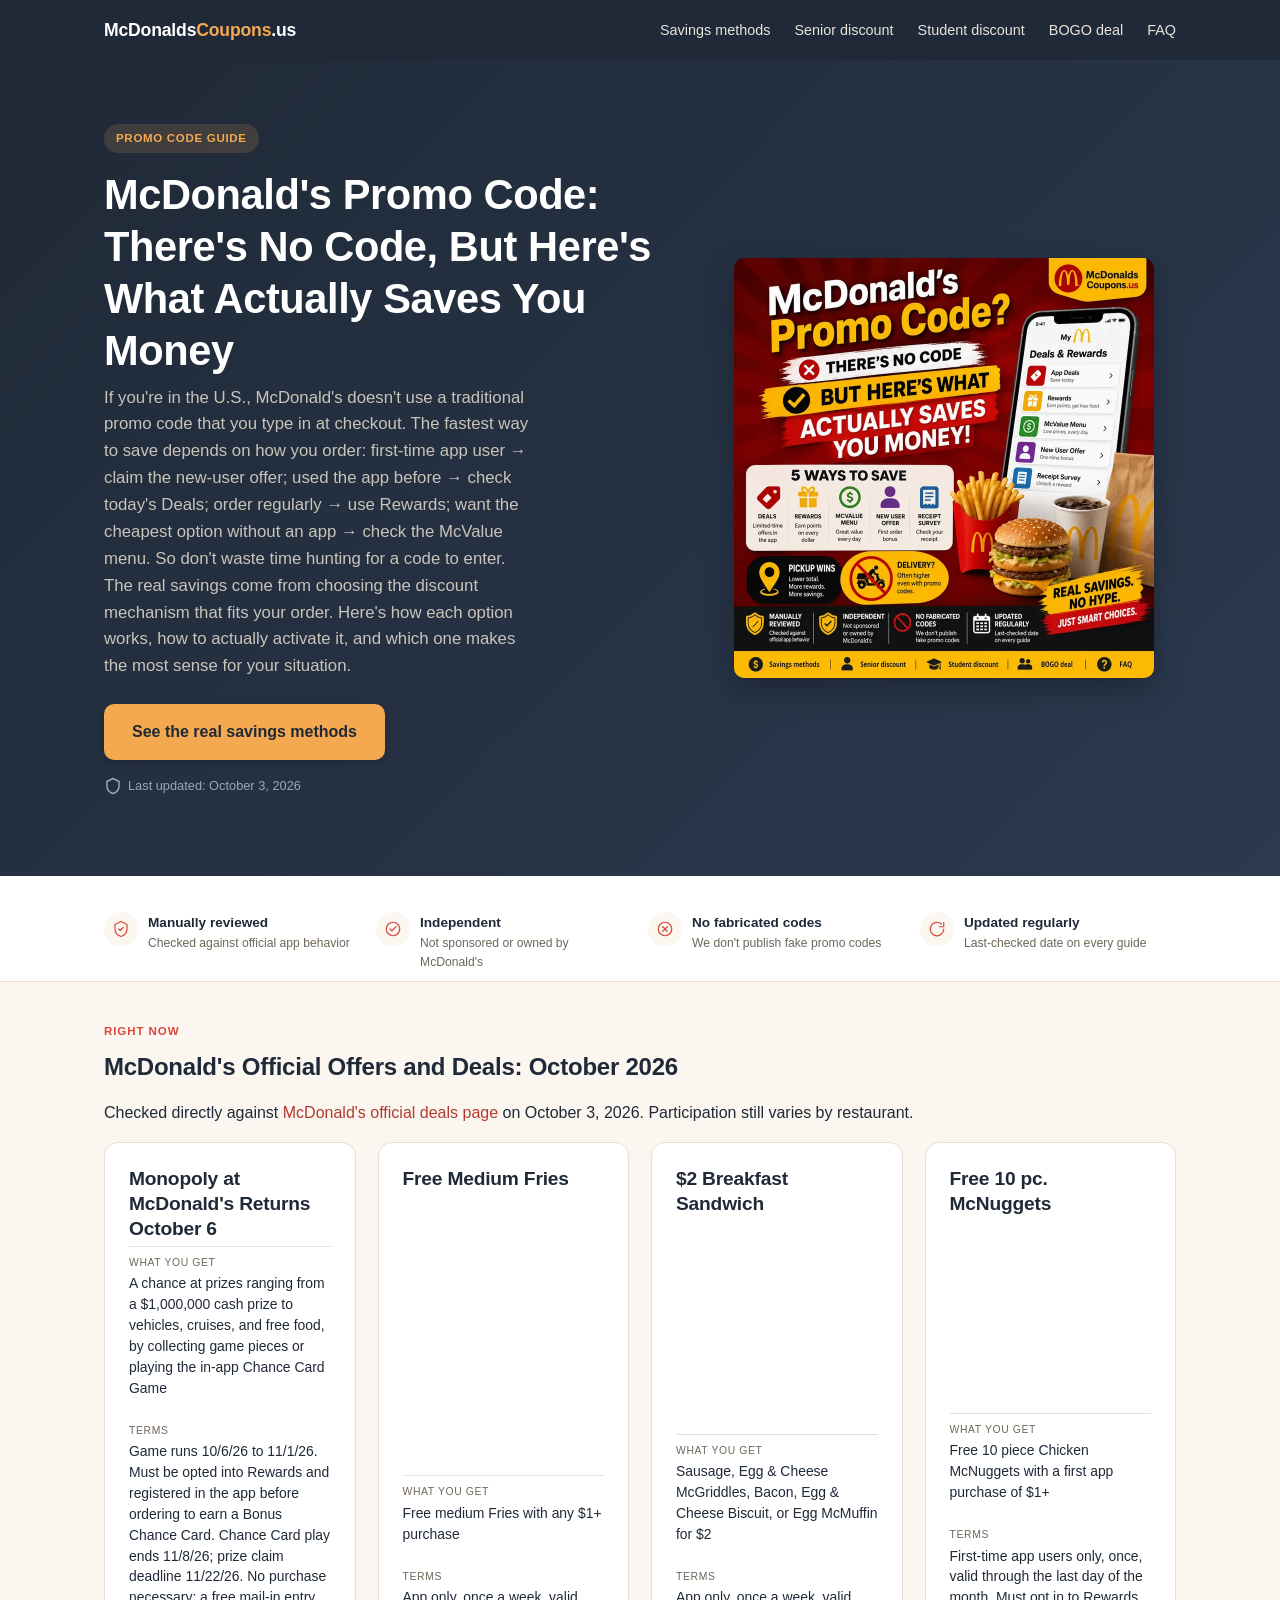
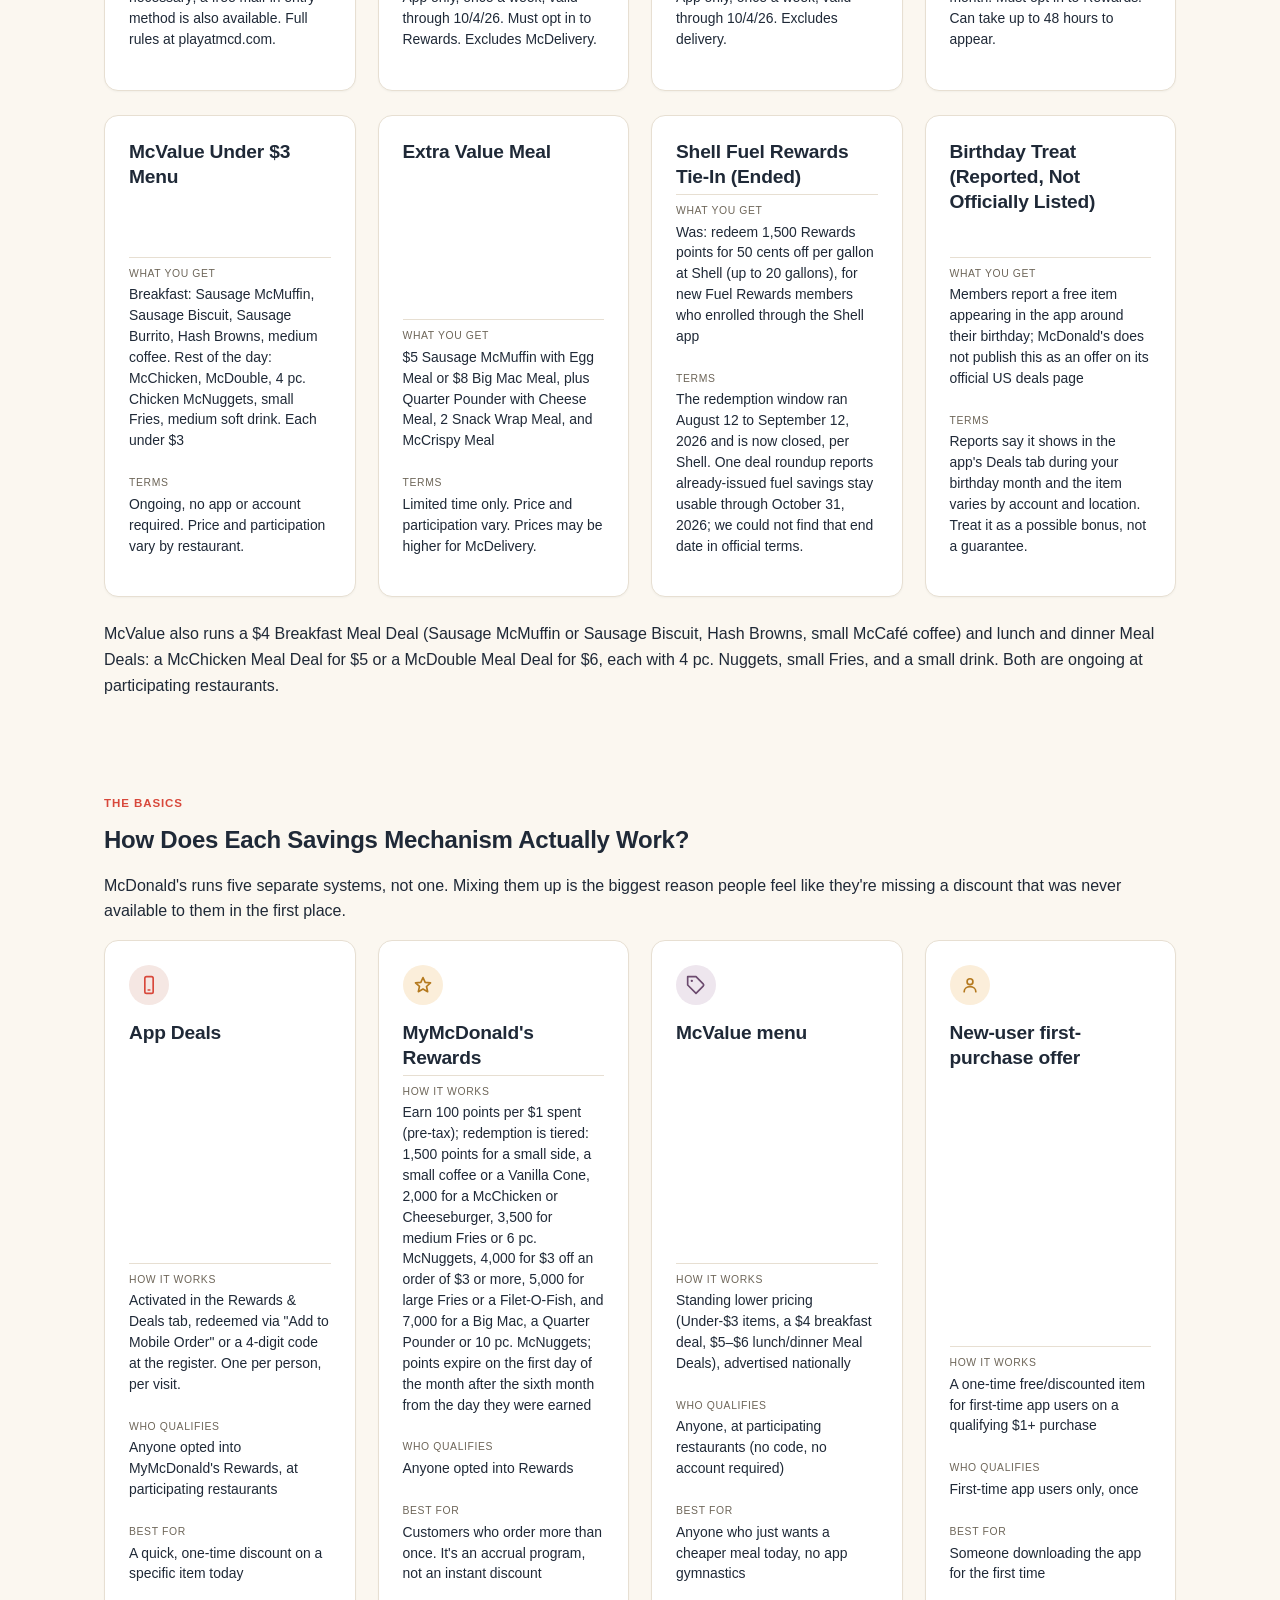
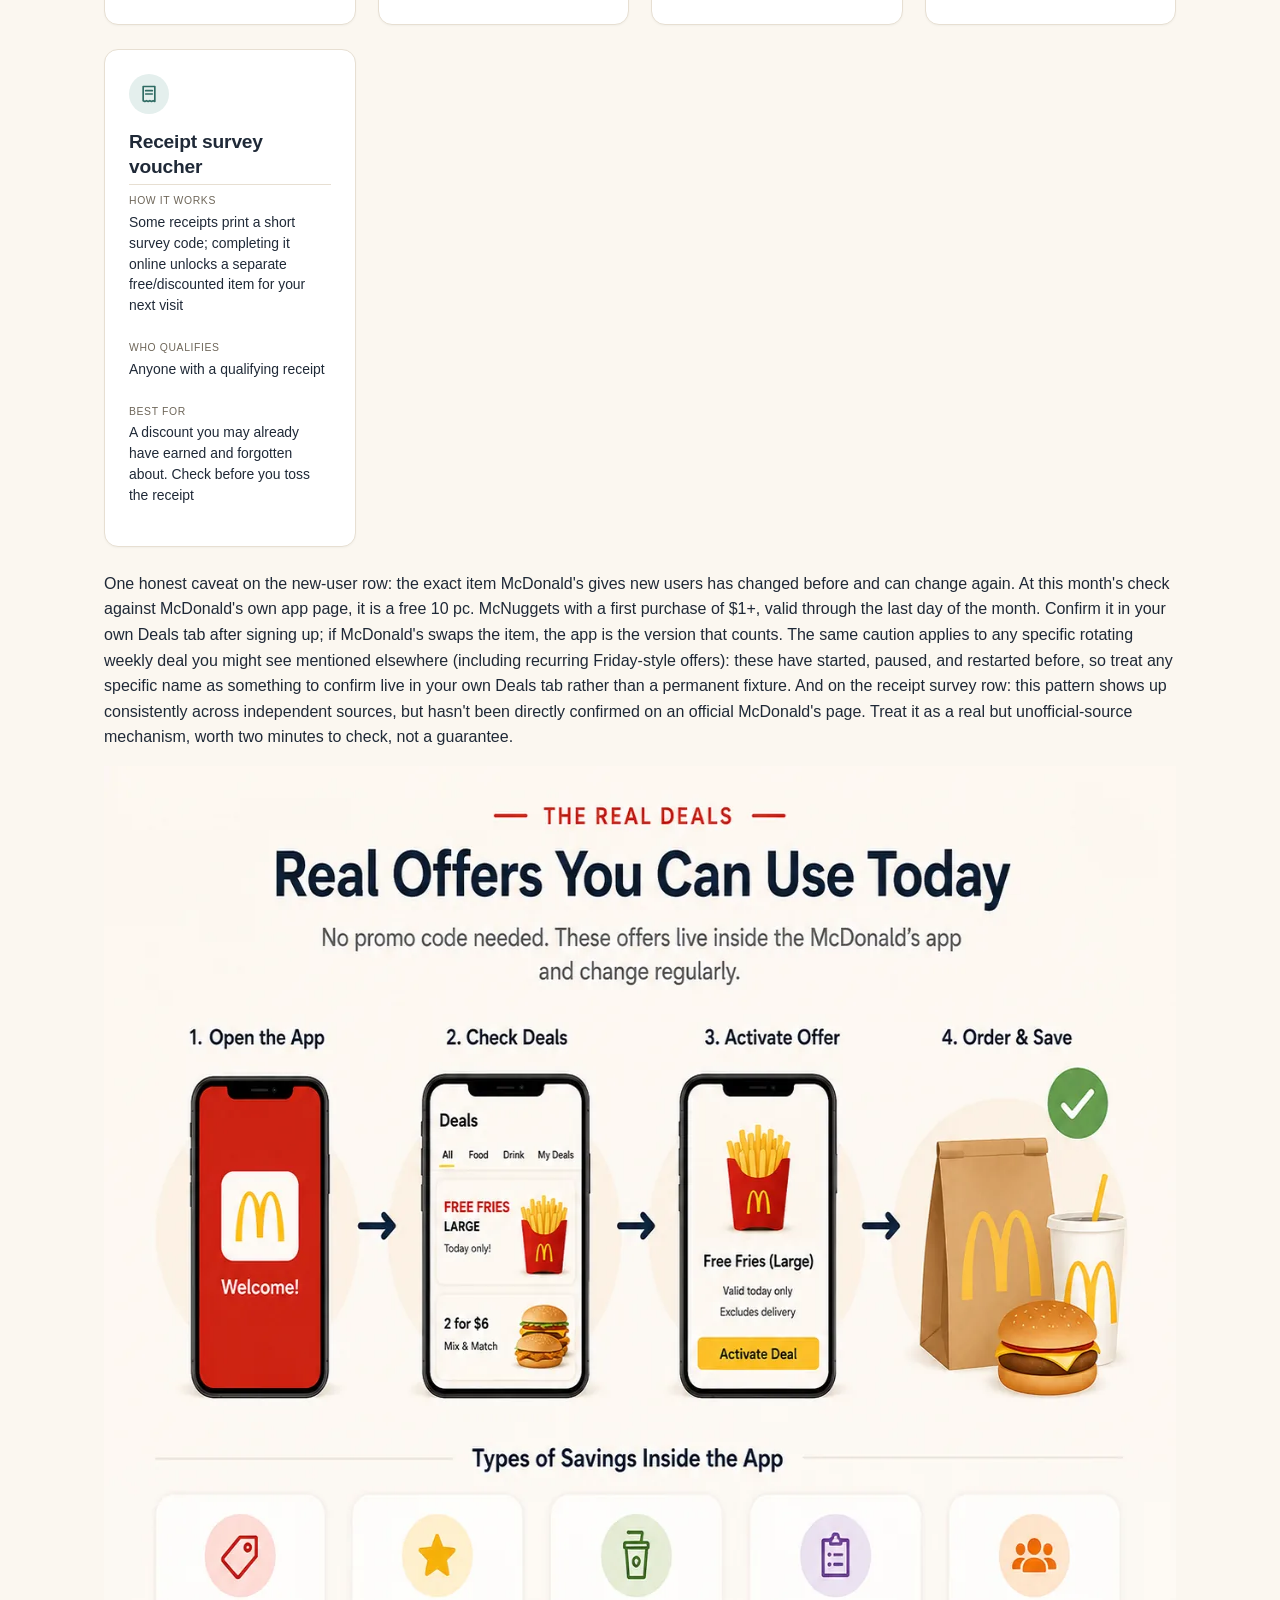
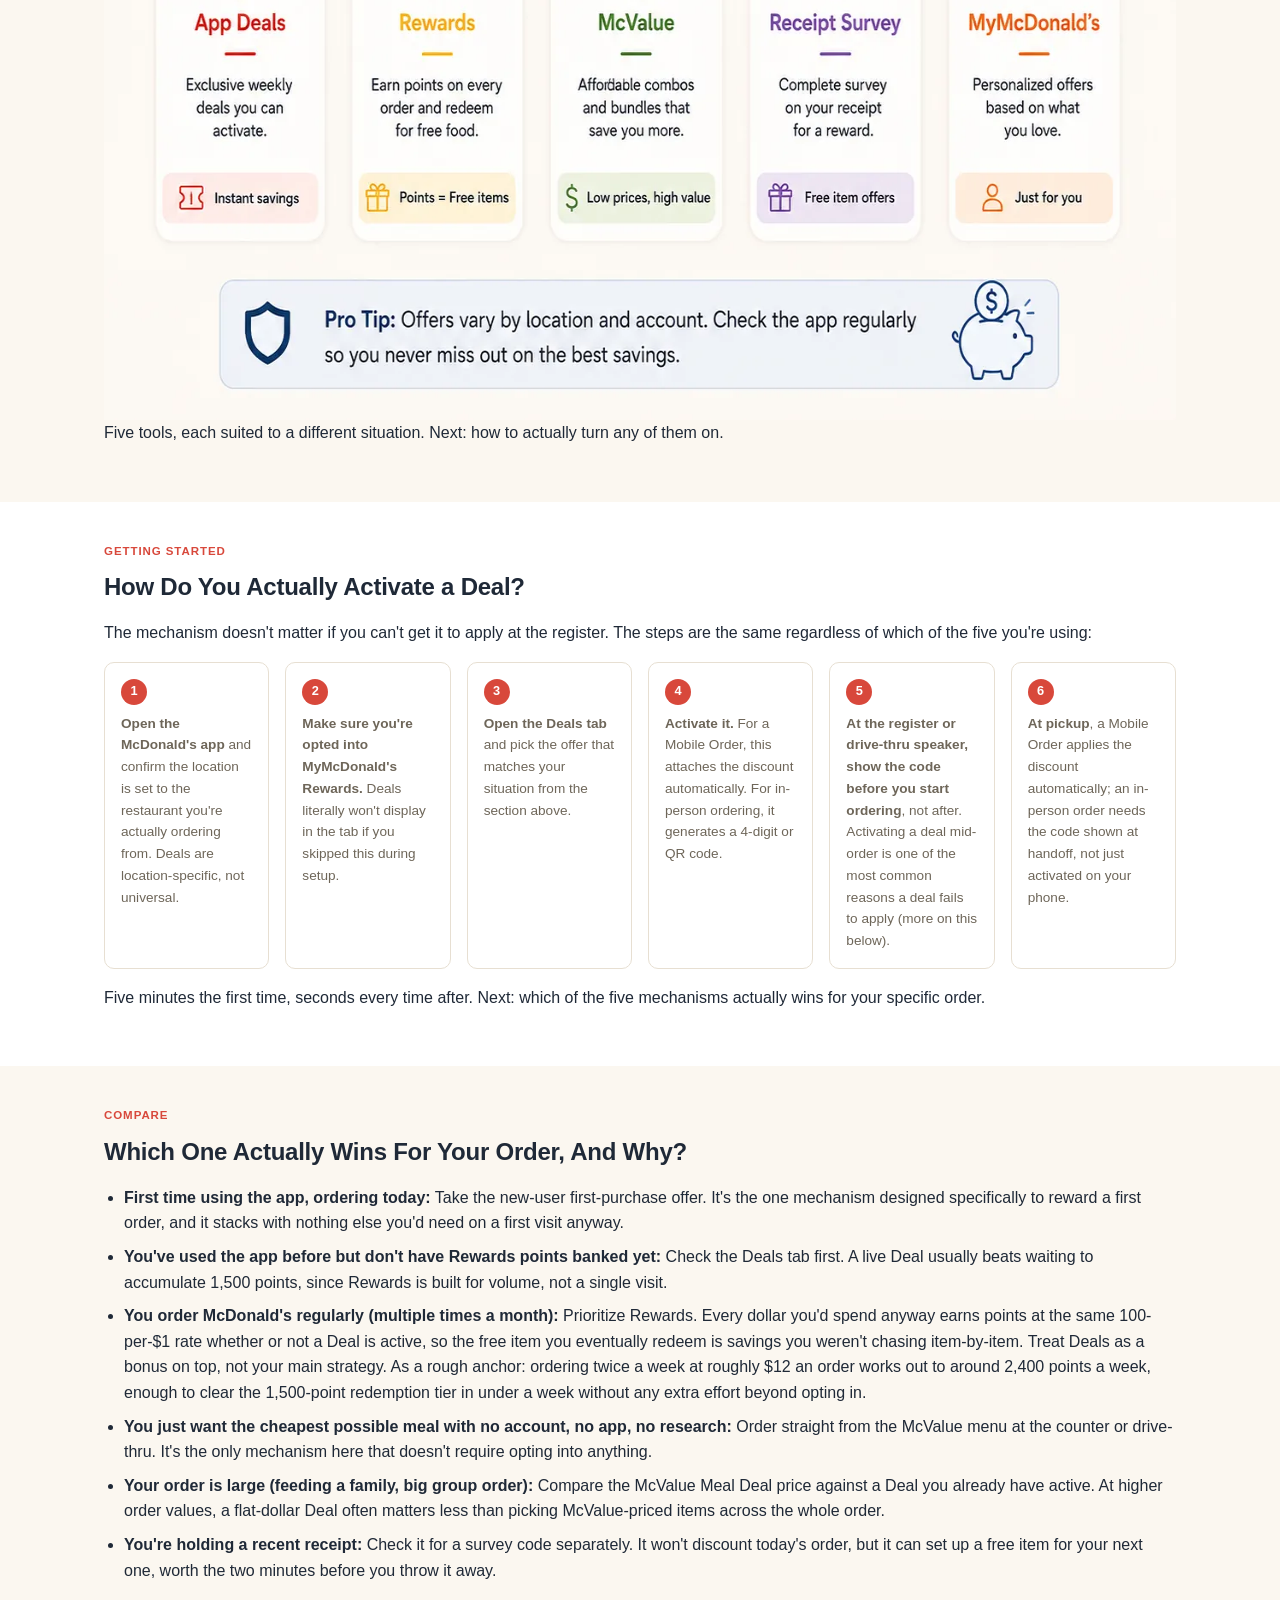
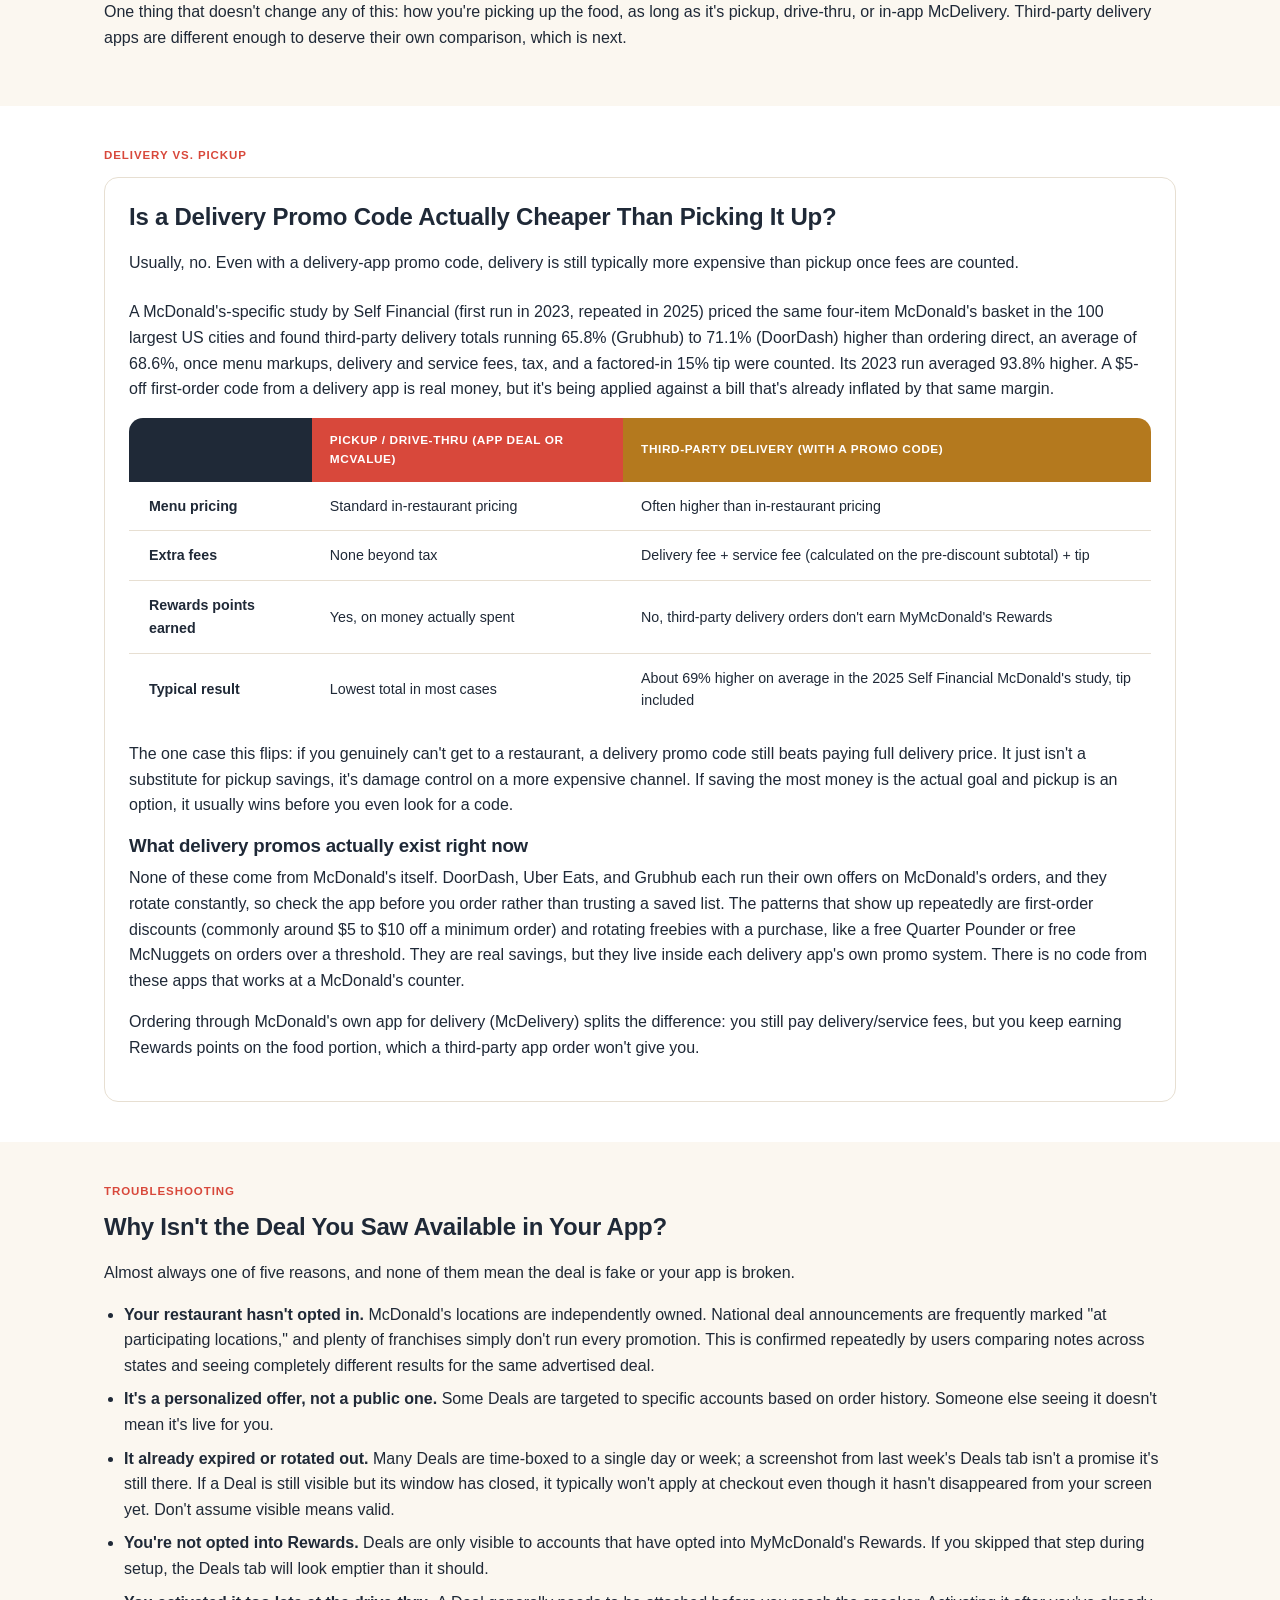
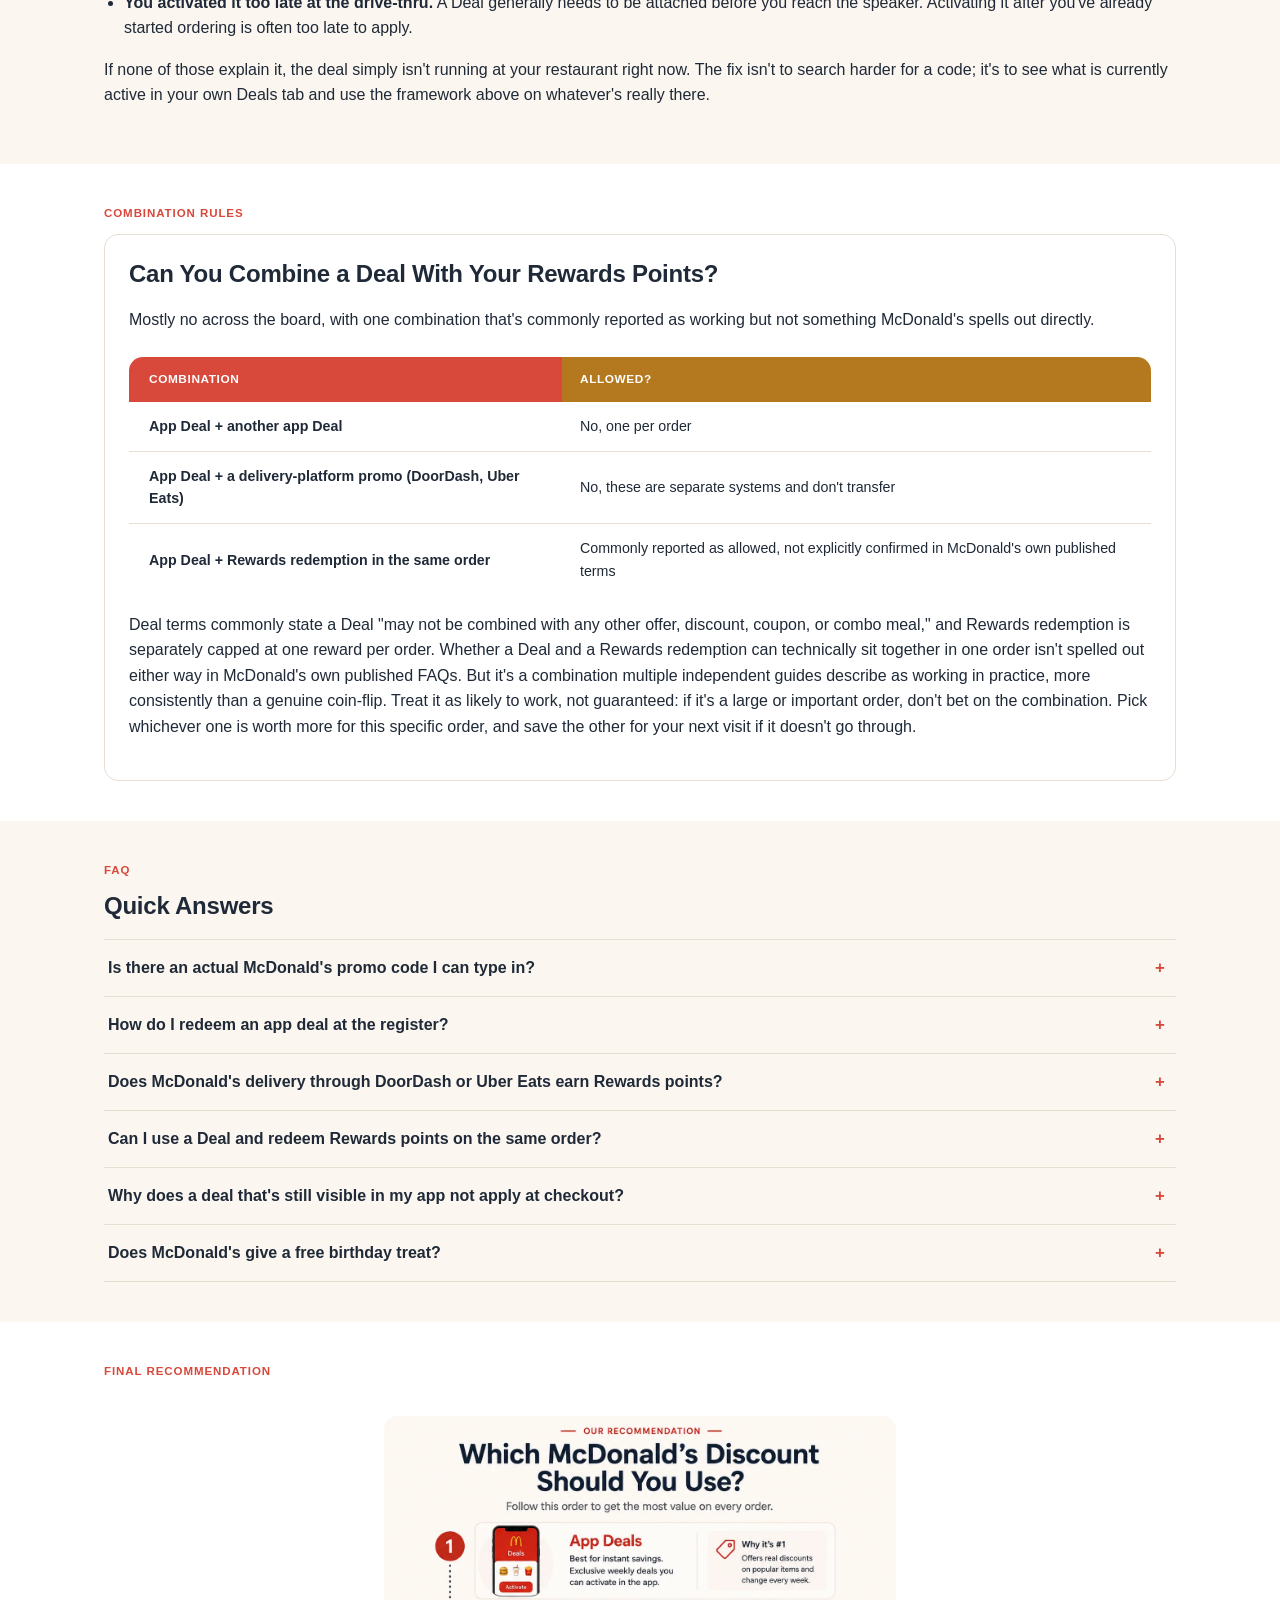
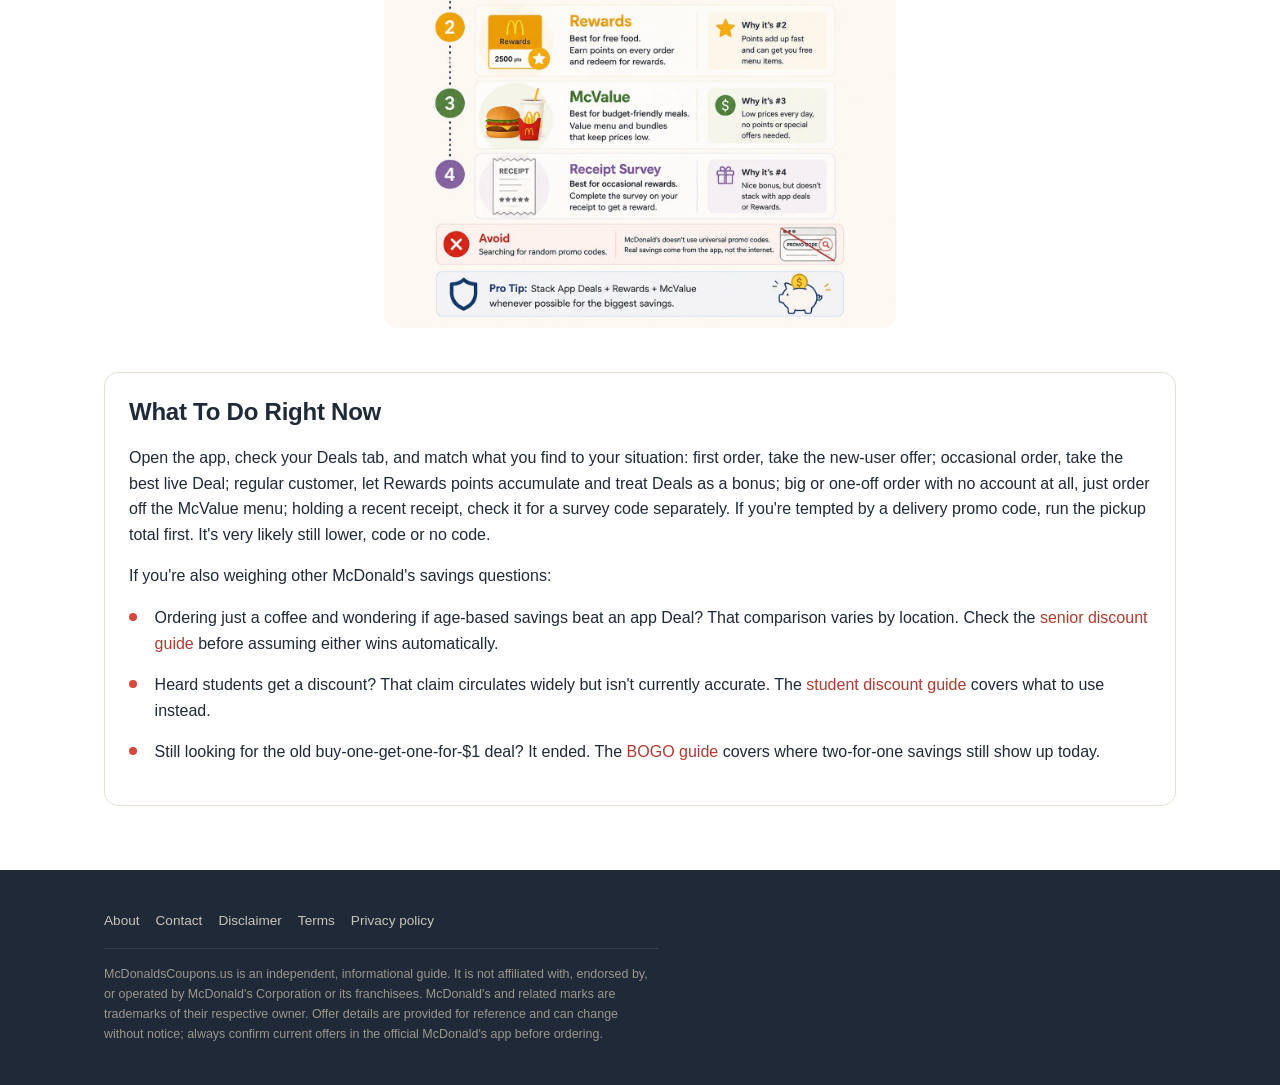
==== index.html @ 8a574e60 "October 2026 update: verified offers, new Rewards tiers, McValue structure, BOGO tier fix, schema lo" ====
<!DOCTYPE html>
<html lang="en">
<head>
<meta charset="UTF-8">
<meta name="viewport" content="width=device-width, initial-scale=1.0">
<title>McDonald's Promo Code: What Actually Works (October 2026)</title>
<meta name="description" content="As of October 2026, McDonald's still has no typed promo code. This guide breaks down app Deals, Rewards, McValue, and which one actually saves you the most.">
<link rel="canonical" href="https://mcdonaldscoupons.us/">
<link rel="icon" href="/images/favicon.ico" sizes="any">
<link rel="icon" type="image/png" sizes="16x16" href="/images/favicon-16x16.png">
<link rel="icon" type="image/png" sizes="32x32" href="/images/favicon-32x32.png">
<link rel="apple-touch-icon" sizes="180x180" href="/images/apple-touch-icon.png">
<link rel="manifest" href="/site.webmanifest">
<meta name="theme-color" content="#1F2937">
<meta property="og:type" content="article">
<meta property="og:title" content="McDonald's Promo Code: What Actually Works (October 2026)">
<meta property="og:description" content="As of October 2026, McDonald's still has no typed promo code. This guide breaks down app Deals, Rewards, McValue, and which one actually saves you the most.">
<meta property="og:url" content="https://mcdonaldscoupons.us/">
<meta property="og:site_name" content="McDonaldsCoupons.us">
<meta property="og:image" content="https://mcdonaldscoupons.us/images/mcdonaldscoupons-og.png">
<meta property="og:image:width" content="1200">
<meta property="og:image:height" content="630">
<meta name="twitter:card" content="summary_large_image">
<meta name="twitter:title" content="McDonald's Promo Code: What Actually Works (October 2026)">
<meta name="twitter:description" content="As of October 2026, McDonald's still has no typed promo code. This guide breaks down app Deals, Rewards, McValue, and which one actually saves you the most.">
<meta name="twitter:image" content="https://mcdonaldscoupons.us/images/mcdonaldscoupons-og.png">
<meta name="google-site-verification" content="sL6dqZNFxIHsx05LDsDFux0DMTRDnp7Ew5KGG1p7SOg" />
<link rel="stylesheet" href="css/style.css">
<script type="application/ld+json">
{
  "@context": "https://schema.org",
  "@type": "WebSite",
  "name": "McDonaldsCoupons.us",
  "url": "https://mcdonaldscoupons.us/"
}
</script>
<script type="application/ld+json">
{
  "@context": "https://schema.org",
  "@type": "Organization",
  "name": "McDonaldsCoupons.us",
  "url": "https://mcdonaldscoupons.us/",
  "logo": "https://mcdonaldscoupons.us/images/icon-512.png"
}
</script>
<script type="application/ld+json">
{
  "@context": "https://schema.org",
  "@type": "Article",
  "headline": "McDonald's Promo Code: There's No Code, But Here's What Actually Saves You Money",
  "description": "As of October 2026, McDonald's still has no typed promo code. This guide breaks down app Deals, Rewards, McValue, and which one actually saves you the most.",
  "dateModified": "2026-10-03",
  "mainEntityOfPage": "https://mcdonaldscoupons.us/",
  "author": { "@type": "Organization", "name": "McDonaldsCoupons.us" },
  "publisher": {
    "@type": "Organization",
    "name": "McDonaldsCoupons.us",
    "logo": { "@type": "ImageObject", "url": "https://mcdonaldscoupons.us/images/icon-512.png" }
  }
}
</script>
<script type="application/ld+json">
{
  "@context": "https://schema.org",
  "@type": "FAQPage",
  "mainEntity": [
    {
      "@type": "Question",
      "name": "Is there an actual McDonald's promo code I can type in?",
      "acceptedAnswer": {
        "@type": "Answer",
        "text": "No, not in the U.S. There's no checkout box where a typed code unlocks a discount. Every real discount runs through the app's Deals tab, Rewards, McValue pricing, or a receipt survey voucher instead."
      }
    },
    {
      "@type": "Question",
      "name": "How do I redeem an app deal at the register?",
      "acceptedAnswer": {
        "@type": "Answer",
        "text": "Activate it in the Deals tab before you order, then show the 4-digit code or QR code at the counter or drive-thru speaker, before you start ordering, not after."
      }
    },
    {
      "@type": "Question",
      "name": "Does McDonald's delivery through DoorDash or Uber Eats earn Rewards points?",
      "acceptedAnswer": {
        "@type": "Answer",
        "text": "No. Only orders placed through McDonald's own app (whether pickup or McDelivery) earn MyMcDonald's Rewards points. Third-party platform orders don't."
      }
    },
    {
      "@type": "Question",
      "name": "Can I use a Deal and redeem Rewards points on the same order?",
      "acceptedAnswer": {
        "@type": "Answer",
        "text": "Commonly reported as working, but McDonald's own terms don't explicitly confirm it either way. Treat it as likely, not guaranteed, especially on a large order."
      }
    },
    {
      "@type": "Question",
      "name": "Why does a deal that's still visible in my app not apply at checkout?",
      "acceptedAnswer": {
        "@type": "Answer",
        "text": "It's usually expired but not yet removed from your screen, tied to a location that hasn't opted in, or personalized to a different account. Visible isn't the same as valid. Check the details on the deal itself."
      }
    },
    {
      "@type": "Question",
      "name": "Does McDonald's give a free birthday treat?",
      "acceptedAnswer": {
        "@type": "Answer",
        "text": "McDonald's does not list a birthday offer on its official US deals page. Members report a free item appearing in the app's Deals tab around their birthday, and the item varies. Check the tab during your birthday month rather than expecting it automatically."
      }
    }
  ]
}
</script>
</head>
<body>

<header class="site-header">
  <div class="container">
    <a href="/" class="logo">McDonalds<span>Coupons</span>.us</a>
    <nav class="main-nav" aria-label="Primary">
      <ul>
        <li><a href="#mechanisms">Savings methods</a></li>
        <li><a href="/senior-discount/">Senior discount</a></li>
        <li><a href="/student-discount/">Student discount</a></li>
        <li><a href="/bogo-deal/">BOGO deal</a></li>
        <li><a href="#faq">FAQ</a></li>
      </ul>
    </nav>
    <button class="nav-toggle" aria-label="Toggle menu" aria-expanded="false">&#9776;</button>
  </div>
</header>

<section class="hero">
  <div class="container">
    <div>
      <span class="hero-eyebrow-badge">Promo code guide</span>
      <h1>McDonald's Promo Code: There's No Code, But Here's What Actually Saves You Money</h1>
      <p class="hero-subtext">If you're in the U.S., McDonald's doesn't use a traditional promo code that you type in at checkout. The fastest way to save depends on how you order: first-time app user &rarr; claim the new-user offer; used the app before &rarr; check today's Deals; order regularly &rarr; use Rewards; want the cheapest option without an app &rarr; check the McValue menu. So don't waste time hunting for a code to enter. The real savings come from choosing the discount mechanism that fits your order. Here's how each option works, how to actually activate it, and which one makes the most sense for your situation.</p>
      <a href="#mechanisms" class="hero-cta">See the real savings methods</a>
      <p class="hero-meta">
        <svg class="icon-sm" viewBox="0 0 24 24" fill="none" stroke="currentColor" stroke-width="2" stroke-linecap="round" stroke-linejoin="round" aria-hidden="true"><path d="M12 2l8 4v6c0 5-3.5 8.5-8 10-4.5-1.5-8-5-8-10V6l8-4z"/></svg>
        Last updated: October 3, 2026
      </p>
    </div>
    <div class="hero-image">
      <picture>
        <source srcset="/images/hero-section.webp" type="image/webp">
        <img src="/images/hero-section.jpg" alt="McDonald's promo code savings guide" width="840" height="840" loading="eager" fetchpriority="high">
      </picture>
    </div>
  </div>
</section>

<div class="trust-bar">
  <div class="container">
    <div class="badge-row">
      <div class="trust-badge">
        <span class="badge-icon" aria-hidden="true"><svg width="28" height="28" viewBox="0 0 24 24" fill="none" stroke="currentColor" stroke-width="1.6" stroke-linecap="round" stroke-linejoin="round"><path d="M12 2l8 4v6c0 5-3.5 8.5-8 10-4.5-1.5-8-5-8-10V6l8-4z"/><path d="M9 12l2 2 4-4"/></svg></span>
        <span><strong>Manually reviewed</strong><span>Checked against official app behavior</span></span>
      </div>
      <div class="trust-badge">
        <span class="badge-icon" aria-hidden="true"><svg width="28" height="28" viewBox="0 0 24 24" fill="none" stroke="currentColor" stroke-width="1.6" stroke-linecap="round" stroke-linejoin="round"><circle cx="12" cy="12" r="9"/><path d="M8 12l2.5 2.5L16 9"/></svg></span>
        <span><strong>Independent</strong><span>Not sponsored or owned by McDonald's</span></span>
      </div>
      <div class="trust-badge">
        <span class="badge-icon" aria-hidden="true"><svg width="28" height="28" viewBox="0 0 24 24" fill="none" stroke="currentColor" stroke-width="1.6" stroke-linecap="round" stroke-linejoin="round"><circle cx="12" cy="12" r="9"/><line x1="9" y1="9" x2="15" y2="15"/><line x1="15" y1="9" x2="9" y2="15"/></svg></span>
        <span><strong>No fabricated codes</strong><span>We don't publish fake promo codes</span></span>
      </div>
      <div class="trust-badge">
        <span class="badge-icon" aria-hidden="true"><svg width="28" height="28" viewBox="0 0 24 24" fill="none" stroke="currentColor" stroke-width="1.6" stroke-linecap="round" stroke-linejoin="round"><path d="M21 12a9 9 0 11-3-6.7"/><polyline points="21 3 21 9 15 9"/></svg></span>
        <span><strong>Updated regularly</strong><span>Last-checked date on every guide</span></span>
      </div>
    </div>
  </div>
</div>

<section class="content-section" id="live-deals">
<div class="container">
<span class="section-eyebrow">Right now</span>
<h2>McDonald's Official Offers and Deals: October 2026</h2>
<p>Checked directly against <a href="https://www.mcdonalds.com/us/en-us/deals.html">McDonald's official deals page</a> on October 3, 2026. Participation still varies by restaurant.</p>

<div class="offer-card-grid">
<div class="offer-card offer-card--a">
<h3>Monopoly at McDonald's Returns October 6</h3>
<div class="o-fields">
<div class="o-field"><p class="o-label">What you get</p><p class="o-value">A chance at prizes ranging from a $1,000,000 cash prize to vehicles, cruises, and free food, by collecting game pieces or playing the in-app Chance Card Game</p></div>
<div class="o-field"><p class="o-label">Terms</p><p class="o-value">Game runs 10/6/26 to 11/1/26. Must be opted into Rewards and registered in the app before ordering to earn a Bonus Chance Card. Chance Card play ends 11/8/26; prize claim deadline 11/22/26. No purchase necessary; a free mail-in entry method is also available. Full rules at playatmcd.com.</p></div>
</div>
</div>

<div class="offer-card offer-card--b">
<h3>Free Medium Fries</h3>
<div class="o-fields">
<div class="o-field"><p class="o-label">What you get</p><p class="o-value">Free medium Fries with any $1+ purchase</p></div>
<div class="o-field"><p class="o-label">Terms</p><p class="o-value">App only, once a week, valid through 10/4/26. Must opt in to Rewards. Excludes McDelivery.</p></div>
</div>
</div>

<div class="offer-card offer-card--c">
<h3>$2 Breakfast Sandwich</h3>
<div class="o-fields">
<div class="o-field"><p class="o-label">What you get</p><p class="o-value">Sausage, Egg & Cheese McGriddles, Bacon, Egg & Cheese Biscuit, or Egg McMuffin for $2</p></div>
<div class="o-field"><p class="o-label">Terms</p><p class="o-value">App only, once a week, valid through 10/4/26. Excludes delivery.</p></div>
</div>
</div>

<div class="offer-card offer-card--d">
<h3>Free 10 pc. McNuggets</h3>
<div class="o-fields">
<div class="o-field"><p class="o-label">What you get</p><p class="o-value">Free 10 piece Chicken McNuggets with a first app purchase of $1+</p></div>
<div class="o-field"><p class="o-label">Terms</p><p class="o-value">First-time app users only, once, valid through the last day of the month. Must opt in to Rewards. Can take up to 48 hours to appear.</p></div>
</div>
</div>

<div class="offer-card offer-card--e">
<h3>McValue Under $3 Menu</h3>
<div class="o-fields">
<div class="o-field"><p class="o-label">What you get</p><p class="o-value">Breakfast: Sausage McMuffin, Sausage Biscuit, Sausage Burrito, Hash Browns, medium coffee. Rest of the day: McChicken, McDouble, 4 pc. Chicken McNuggets, small Fries, medium soft drink. Each under $3</p></div>
<div class="o-field"><p class="o-label">Terms</p><p class="o-value">Ongoing, no app or account required. Price and participation vary by restaurant.</p></div>
</div>
</div>

<div class="offer-card offer-card--c">
<h3>Extra Value Meal</h3>
<div class="o-fields">
<div class="o-field"><p class="o-label">What you get</p><p class="o-value">$5 Sausage McMuffin with Egg Meal or $8 Big Mac Meal, plus Quarter Pounder with Cheese Meal, 2 Snack Wrap Meal, and McCrispy Meal</p></div>
<div class="o-field"><p class="o-label">Terms</p><p class="o-value">Limited time only. Price and participation vary. Prices may be higher for McDelivery.</p></div>
</div>
</div>

<div class="offer-card offer-card--d">
<h3>Shell Fuel Rewards Tie-In (Ended)</h3>
<div class="o-fields">
<div class="o-field"><p class="o-label">What you get</p><p class="o-value">Was: redeem 1,500 Rewards points for 50 cents off per gallon at Shell (up to 20 gallons), for new Fuel Rewards members who enrolled through the Shell app</p></div>
<div class="o-field"><p class="o-label">Terms</p><p class="o-value">The redemption window ran August 12 to September 12, 2026 and is now closed, per Shell. One deal roundup reports already-issued fuel savings stay usable through October 31, 2026; we could not find that end date in official terms.</p></div>
</div>
</div>

<div class="offer-card offer-card--e">
<h3>Birthday Treat (Reported, Not Officially Listed)</h3>
<div class="o-fields">
<div class="o-field"><p class="o-label">What you get</p><p class="o-value">Members report a free item appearing in the app around their birthday; McDonald's does not publish this as an offer on its official US deals page</p></div>
<div class="o-field"><p class="o-label">Terms</p><p class="o-value">Reports say it shows in the app's Deals tab during your birthday month and the item varies by account and location. Treat it as a possible bonus, not a guarantee.</p></div>
</div>
</div>
</div>

<p>McValue also runs a $4 Breakfast Meal Deal (Sausage McMuffin or Sausage Biscuit, Hash Browns, small McCafé coffee) and lunch and dinner Meal Deals: a McChicken Meal Deal for $5 or a McDouble Meal Deal for $6, each with 4 pc. Nuggets, small Fries, and a small drink. Both are ongoing at participating restaurants.</p>
</div>
</section>

<section class="content-section" id="mechanisms">
  <div class="container">
    <span class="section-eyebrow">The basics</span>
    <h2>How Does Each Savings Mechanism Actually Work?</h2>
    <p>McDonald's runs five separate systems, not one. Mixing them up is the biggest reason people feel like they're missing a discount that was never available to them in the first place.</p>

    <div class="offer-card-grid">
      <div class="offer-card offer-card--b">
        <span class="o-icon" aria-hidden="true"><svg viewBox="0 0 24 24" fill="none" stroke="currentColor" stroke-width="2" stroke-linecap="round" stroke-linejoin="round"><rect x="7" y="2" width="10" height="20" rx="2"/><line x1="11" y1="18" x2="13" y2="18"/></svg></span>
        <h3>App Deals</h3>
        <div class="o-fields">
          <div class="o-field"><p class="o-label">How it works</p><p class="o-value">Activated in the Rewards & Deals tab, redeemed via "Add to Mobile Order" or a 4-digit code at the register. One per person, per visit.</p></div>
          <div class="o-field"><p class="o-label">Who qualifies</p><p class="o-value">Anyone opted into MyMcDonald's Rewards, at participating restaurants</p></div>
          <div class="o-field"><p class="o-label">Best for</p><p class="o-value">A quick, one-time discount on a specific item today</p></div>
        </div>
      </div>
      <div class="offer-card offer-card--a">
        <span class="o-icon" aria-hidden="true"><svg viewBox="0 0 24 24" fill="none" stroke="currentColor" stroke-width="2" stroke-linecap="round" stroke-linejoin="round"><path d="M12 3l2.6 5.9 6.4.6-4.8 4.3 1.4 6.3L12 16.9 6.4 20l1.4-6.3-4.8-4.3 6.4-.6z"/></svg></span>
        <h3>MyMcDonald's Rewards</h3>
        <div class="o-fields">
          <div class="o-field"><p class="o-label">How it works</p><p class="o-value">Earn 100 points per $1 spent (pre-tax); redemption is tiered: 1,500 points for a small side, a small coffee or a Vanilla Cone, 2,000 for a McChicken or Cheeseburger, 3,500 for medium Fries or 6 pc. McNuggets, 4,000 for $3 off an order of $3 or more, 5,000 for large Fries or a Filet-O-Fish, and 7,000 for a Big Mac, a Quarter Pounder or 10 pc. McNuggets; points expire on the first day of the month after the sixth month from the day they were earned</p></div>
          <div class="o-field"><p class="o-label">Who qualifies</p><p class="o-value">Anyone opted into Rewards</p></div>
          <div class="o-field"><p class="o-label">Best for</p><p class="o-value">Customers who order more than once. It's an accrual program, not an instant discount</p></div>
        </div>
      </div>
      <div class="offer-card offer-card--d">
        <span class="o-icon" aria-hidden="true"><svg viewBox="0 0 24 24" fill="none" stroke="currentColor" stroke-width="2" stroke-linecap="round" stroke-linejoin="round"><path d="M20.6 13.4L12 22 2 12V2h10l8.6 8.6a2 2 0 010 2.8z"/><circle cx="7" cy="7" r="1.4" fill="currentColor" stroke="none"/></svg></span>
        <h3>McValue menu</h3>
        <div class="o-fields">
          <div class="o-field"><p class="o-label">How it works</p><p class="o-value">Standing lower pricing (Under-$3 items, a $4 breakfast deal, $5–$6 lunch/dinner Meal Deals), advertised nationally</p></div>
          <div class="o-field"><p class="o-label">Who qualifies</p><p class="o-value">Anyone, at participating restaurants (no code, no account required)</p></div>
          <div class="o-field"><p class="o-label">Best for</p><p class="o-value">Anyone who just wants a cheaper meal today, no app gymnastics</p></div>
        </div>
      </div>
      <div class="offer-card offer-card--e">
        <span class="o-icon" aria-hidden="true"><svg viewBox="0 0 24 24" fill="none" stroke="currentColor" stroke-width="2" stroke-linecap="round" stroke-linejoin="round"><circle cx="12" cy="8" r="3.5"/><path d="M5 20c0-3.5 3-6 7-6s7 2.5 7 6"/></svg></span>
        <h3>New-user first-purchase offer</h3>
        <div class="o-fields">
          <div class="o-field"><p class="o-label">How it works</p><p class="o-value">A one-time free/discounted item for first-time app users on a qualifying $1+ purchase</p></div>
          <div class="o-field"><p class="o-label">Who qualifies</p><p class="o-value">First-time app users only, once</p></div>
          <div class="o-field"><p class="o-label">Best for</p><p class="o-value">Someone downloading the app for the first time</p></div>
        </div>
      </div>
      <div class="offer-card offer-card--c">
        <span class="o-icon" aria-hidden="true"><svg viewBox="0 0 24 24" fill="none" stroke="currentColor" stroke-width="2" stroke-linecap="round" stroke-linejoin="round"><path d="M5 3h14v18l-2-1-2 1-2-1-2 1-2-1-2 1-2-1z"/><line x1="8" y1="8" x2="16" y2="8"/><line x1="8" y1="12" x2="16" y2="12"/></svg></span>
        <h3>Receipt survey voucher</h3>
        <div class="o-fields">
          <div class="o-field"><p class="o-label">How it works</p><p class="o-value">Some receipts print a short survey code; completing it online unlocks a separate free/discounted item for your next visit</p></div>
          <div class="o-field"><p class="o-label">Who qualifies</p><p class="o-value">Anyone with a qualifying receipt</p></div>
          <div class="o-field"><p class="o-label">Best for</p><p class="o-value">A discount you may already have earned and forgotten about. Check before you toss the receipt</p></div>
        </div>
      </div>
    </div>

    <p>One honest caveat on the new-user row: the exact item McDonald's gives new users has changed before and can change again. At this month's check against McDonald's own app page, it is a free 10 pc. McNuggets with a first purchase of $1+, valid through the last day of the month. Confirm it in your own Deals tab after signing up; if McDonald's swaps the item, the app is the version that counts. The same caution applies to any specific rotating weekly deal you might see mentioned elsewhere (including recurring Friday-style offers): these have started, paused, and restarted before, so treat any specific name as something to confirm live in your own Deals tab rather than a permanent fixture. And on the receipt survey row: this pattern shows up consistently across independent sources, but hasn't been directly confirmed on an official McDonald's page. Treat it as a real but unofficial-source mechanism, worth two minutes to check, not a guarantee.</p>
    <img src="images/real-mcdonalds-offers-today.webp" alt="How to use McDonald's app deals: open the app, check Deals, activate an offer, then order and save. Illustrative example of the in-app flow." width="1254" height="1254" loading="lazy" decoding="async">
    <p>Five tools, each suited to a different situation. Next: how to actually turn any of them on.</p>
  </div>
</section>

<section class="content-section section-alt" id="activate">
  <div class="container">
    <span class="section-eyebrow">Getting started</span>
    <h2>How Do You Actually Activate a Deal?</h2>
    <p>The mechanism doesn't matter if you can't get it to apply at the register. The steps are the same regardless of which of the five you're using:</p>
    <ol class="step-grid">
      <li><p><strong>Open the McDonald's app</strong> and confirm the location is set to the restaurant you're actually ordering from. Deals are location-specific, not universal.</p></li>
      <li><p><strong>Make sure you're opted into MyMcDonald's Rewards.</strong> Deals literally won't display in the tab if you skipped this during setup.</p></li>
      <li><p><strong>Open the Deals tab</strong> and pick the offer that matches your situation from the section above.</p></li>
      <li><p><strong>Activate it.</strong> For a Mobile Order, this attaches the discount automatically. For in-person ordering, it generates a 4-digit or QR code.</p></li>
      <li><p><strong>At the register or drive-thru speaker, show the code before you start ordering</strong>, not after. Activating a deal mid-order is one of the most common reasons a deal fails to apply (more on this below).</p></li>
      <li><p><strong>At pickup</strong>, a Mobile Order applies the discount automatically; an in-person order needs the code shown at handoff, not just activated on your phone.</p></li>
    </ol>
    <p>Five minutes the first time, seconds every time after. Next: which of the five mechanisms actually wins for your specific order.</p>
  </div>
</section>

<section class="content-section" id="which-wins">
  <div class="container">
    <span class="section-eyebrow">Compare</span>
    <h2>Which One Actually Wins For Your Order, And Why?</h2>
    <ul class="plain-list">
      <li><strong>First time using the app, ordering today:</strong> Take the new-user first-purchase offer. It's the one mechanism designed specifically to reward a first order, and it stacks with nothing else you'd need on a first visit anyway.</li>
      <li><strong>You've used the app before but don't have Rewards points banked yet:</strong> Check the Deals tab first. A live Deal usually beats waiting to accumulate 1,500 points, since Rewards is built for volume, not a single visit.</li>
      <li><strong>You order McDonald's regularly (multiple times a month):</strong> Prioritize Rewards. Every dollar you'd spend anyway earns points at the same 100-per-$1 rate whether or not a Deal is active, so the free item you eventually redeem is savings you weren't chasing item-by-item. Treat Deals as a bonus on top, not your main strategy. As a rough anchor: ordering twice a week at roughly $12 an order works out to around 2,400 points a week, enough to clear the 1,500-point redemption tier in under a week without any extra effort beyond opting in.</li>
      <li><strong>You just want the cheapest possible meal with no account, no app, no research:</strong> Order straight from the McValue menu at the counter or drive-thru. It's the only mechanism here that doesn't require opting into anything.</li>
      <li><strong>Your order is large (feeding a family, big group order):</strong> Compare the McValue Meal Deal price against a Deal you already have active. At higher order values, a flat-dollar Deal often matters less than picking McValue-priced items across the whole order.</li>
      <li><strong>You're holding a recent receipt:</strong> Check it for a survey code separately. It won't discount today's order, but it can set up a free item for your next one, worth the two minutes before you throw it away.</li>
    </ul>
    <p>One thing that doesn't change any of this: how you're picking up the food, as long as it's pickup, drive-thru, or in-app McDelivery. Third-party delivery apps are different enough to deserve their own comparison, which is next.</p>
  </div>
</section>

<section class="content-section section-alt" id="delivery">
  <div class="container">
    <span class="section-eyebrow">Delivery vs. pickup</span>
    <div class="decision-module">
    <h2>Is a Delivery Promo Code Actually Cheaper Than Picking It Up?</h2>
    <p>Usually, no. Even with a delivery-app promo code, delivery is still typically more expensive than pickup once fees are counted.</p>
    <p>A McDonald's-specific study by Self Financial (first run in 2023, repeated in 2025) priced the same four-item McDonald's basket in the 100 largest US cities and found third-party delivery totals running 65.8% (Grubhub) to 71.1% (DoorDash) higher than ordering direct, an average of 68.6%, once menu markups, delivery and service fees, tax, and a factored-in 15% tip were counted. Its 2023 run averaged 93.8% higher. A $5-off first-order code from a delivery app is real money, but it's being applied against a bill that's already inflated by that same margin.</p>
    <div style="overflow-x:auto">
    <table class="data-table table-split">
      <thead>
        <tr><th></th><th class="th-accent-primary">Pickup / drive-thru (app Deal or McValue)</th><th class="th-accent-gold">Third-party delivery (with a promo code)</th></tr>
      </thead>
      <tbody>
        <tr><td>Menu pricing</td><td>Standard in-restaurant pricing</td><td>Often higher than in-restaurant pricing</td></tr>
        <tr><td>Extra fees</td><td>None beyond tax</td><td>Delivery fee + service fee (calculated on the pre-discount subtotal) + tip</td></tr>
        <tr><td>Rewards points earned</td><td>Yes, on money actually spent</td><td>No, third-party delivery orders don't earn MyMcDonald's Rewards</td></tr>
        <tr><td>Typical result</td><td>Lowest total in most cases</td><td>About 69% higher on average in the 2025 Self Financial McDonald's study, tip included</td></tr>
      </tbody>
    </table>
    </div>
    <p>The one case this flips: if you genuinely can't get to a restaurant, a delivery promo code still beats paying full delivery price. It just isn't a substitute for pickup savings, it's damage control on a more expensive channel. If saving the most money is the actual goal and pickup is an option, it usually wins before you even look for a code.</p>

    <h3>What delivery promos actually exist right now</h3>
    <p>None of these come from McDonald's itself. DoorDash, Uber Eats, and Grubhub each run their own offers on McDonald's orders, and they rotate constantly, so check the app before you order rather than trusting a saved list. The patterns that show up repeatedly are first-order discounts (commonly around $5 to $10 off a minimum order) and rotating freebies with a purchase, like a free Quarter Pounder or free McNuggets on orders over a threshold. They are real savings, but they live inside each delivery app's own promo system. There is no code from these apps that works at a McDonald's counter.</p>
    <p>Ordering through McDonald's own app for delivery (McDelivery) splits the difference: you still pay delivery/service fees, but you keep earning Rewards points on the food portion, which a third-party app order won't give you.</p>
    </div>
  </div>
</section>

<section class="content-section" id="why-not-showing">
  <div class="container">
    <span class="section-eyebrow">Troubleshooting</span>
    <h2>Why Isn't the Deal You Saw Available in Your App?</h2>
    <p>Almost always one of five reasons, and none of them mean the deal is fake or your app is broken.</p>
    <ul class="plain-list">
      <li><strong>Your restaurant hasn't opted in.</strong> McDonald's locations are independently owned. National deal announcements are frequently marked "at participating locations," and plenty of franchises simply don't run every promotion. This is confirmed repeatedly by users comparing notes across states and seeing completely different results for the same advertised deal.</li>
      <li><strong>It's a personalized offer, not a public one.</strong> Some Deals are targeted to specific accounts based on order history. Someone else seeing it doesn't mean it's live for you.</li>
      <li><strong>It already expired or rotated out.</strong> Many Deals are time-boxed to a single day or week; a screenshot from last week's Deals tab isn't a promise it's still there. If a Deal is still visible but its window has closed, it typically won't apply at checkout even though it hasn't disappeared from your screen yet. Don't assume visible means valid.</li>
      <li><strong>You're not opted into Rewards.</strong> Deals are only visible to accounts that have opted into MyMcDonald's Rewards. If you skipped that step during setup, the Deals tab will look emptier than it should.</li>
      <li><strong>You activated it too late at the drive-thru.</strong> A Deal generally needs to be attached before you reach the speaker. Activating it after you've already started ordering is often too late to apply.</li>
    </ul>
    <p>If none of those explain it, the deal simply isn't running at your restaurant right now. The fix isn't to search harder for a code; it's to see what is currently active in your own Deals tab and use the framework above on whatever's really there.</p>
  </div>
</section>

<section class="content-section section-alt" id="combine">
  <div class="container">
    <span class="section-eyebrow">Combination rules</span>
    <div class="decision-module">
    <h2>Can You Combine a Deal With Your Rewards Points?</h2>
    <p>Mostly no across the board, with one combination that's commonly reported as working but not something McDonald's spells out directly.</p>
    <div style="overflow-x:auto">
    <table class="data-table table-split">
      <thead>
        <tr><th class="th-accent-primary">Combination</th><th class="th-accent-gold">Allowed?</th></tr>
      </thead>
      <tbody>
        <tr><td>App Deal + another app Deal</td><td>No, one per order</td></tr>
        <tr><td>App Deal + a delivery-platform promo (DoorDash, Uber Eats)</td><td>No, these are separate systems and don't transfer</td></tr>
        <tr><td>App Deal + Rewards redemption in the same order</td><td>Commonly reported as allowed, not explicitly confirmed in McDonald's own published terms</td></tr>
      </tbody>
    </table>
    </div>
    <p>Deal terms commonly state a Deal "may not be combined with any other offer, discount, coupon, or combo meal," and Rewards redemption is separately capped at one reward per order. Whether a Deal and a Rewards redemption can technically sit together in one order isn't spelled out either way in McDonald's own published FAQs. But it's a combination multiple independent guides describe as working in practice, more consistently than a genuine coin-flip. Treat it as likely to work, not guaranteed: if it's a large or important order, don't bet on the combination. Pick whichever one is worth more for this specific order, and save the other for your next visit if it doesn't go through.</p>
    </div>
  </div>
</section>

<section class="content-section" id="faq">
  <div class="container">
    <span class="section-eyebrow">FAQ</span>
    <h2>Quick Answers</h2>
    <div class="faq-list">
      <div class="faq-item">
        <button class="faq-question" aria-expanded="false" aria-controls="faq-1" id="faq-1-btn">
          Is there an actual McDonald's promo code I can type in?
        </button>
        <div class="faq-answer" id="faq-1" hidden>
          No, not in the U.S. There's no checkout box where a typed code unlocks a discount. Every real discount runs through the app's Deals tab, Rewards, McValue pricing, or a receipt survey voucher instead.
        </div>
      </div>
      <div class="faq-item">
        <button class="faq-question" aria-expanded="false" aria-controls="faq-2" id="faq-2-btn">
          How do I redeem an app deal at the register?
        </button>
        <div class="faq-answer" id="faq-2" hidden>
          Activate it in the Deals tab before you order, then show the 4-digit code or QR code at the counter or drive-thru speaker, before you start ordering, not after.
        </div>
      </div>
      <div class="faq-item">
        <button class="faq-question" aria-expanded="false" aria-controls="faq-3" id="faq-3-btn">
          Does McDonald's delivery through DoorDash or Uber Eats earn Rewards points?
        </button>
        <div class="faq-answer" id="faq-3" hidden>
          No. Only orders placed through McDonald's own app (whether pickup or McDelivery) earn MyMcDonald's Rewards points. Third-party platform orders don't.
        </div>
      </div>
      <div class="faq-item">
        <button class="faq-question" aria-expanded="false" aria-controls="faq-4" id="faq-4-btn">
          Can I use a Deal and redeem Rewards points on the same order?
        </button>
        <div class="faq-answer" id="faq-4" hidden>
          Commonly reported as working, but McDonald's own terms don't explicitly confirm it either way. Treat it as likely, not guaranteed, especially on a large order.
        </div>
      </div>
      <div class="faq-item">
        <button class="faq-question" aria-expanded="false" aria-controls="faq-5" id="faq-5-btn">
          Why does a deal that's still visible in my app not apply at checkout?
        </button>
        <div class="faq-answer" id="faq-5" hidden>
          It's usually expired but not yet removed from your screen, tied to a location that hasn't opted in, or personalized to a different account. Visible isn't the same as valid. Check the details on the deal itself.
        </div>
      </div>
      <div class="faq-item">
        <button class="faq-question" aria-expanded="false" aria-controls="faq-6" id="faq-6-btn">
          Does McDonald's give a free birthday treat?
        </button>
        <div class="faq-answer" id="faq-6" hidden>
          McDonald's doesn't list a birthday offer on its official deals page. Members do report a free item appearing in the app's Deals tab around their birthday, and the item varies by account and location. Check the tab during your birthday month rather than expecting it automatically, and treat it as a bonus, not a guarantee.
        </div>
      </div>
    </div>
  </div>
</section>

<section class="content-section section-alt">
  <div class="container">
    <span class="section-eyebrow">Final recommendation</span>
    <figure class="editorial-figure">
      <img src="images/best-mcdonalds-discount-strategy.webp" alt="Recommended order for saving money at McDonald's using App Deals, Rewards, McValue, and receipt surveys." width="512" height="512" loading="lazy" decoding="async">
    </figure>
    <div class="methodology-box">
      <h2>What To Do Right Now</h2>
      <p>Open the app, check your Deals tab, and match what you find to your situation: first order, take the new-user offer; occasional order, take the best live Deal; regular customer, let Rewards points accumulate and treat Deals as a bonus; big or one-off order with no account at all, just order off the McValue menu; holding a recent receipt, check it for a survey code separately. If you're tempted by a delivery promo code, run the pickup total first. It's very likely still lower, code or no code.</p>
      <p>If you're also weighing other McDonald's savings questions:</p>
      <ul class="plain-list">
        <li>Ordering just a coffee and wondering if age-based savings beat an app Deal? That comparison varies by location. Check the <a href="/senior-discount/">senior discount guide</a> before assuming either wins automatically.</li>
        <li>Heard students get a discount? That claim circulates widely but isn't currently accurate. The <a href="/student-discount/">student discount guide</a> covers what to use instead.</li>
        <li>Still looking for the old buy-one-get-one-for-$1 deal? It ended. The <a href="/bogo-deal/">BOGO guide</a> covers where two-for-one savings still show up today.</li>
      </ul>
    </div>
  </div>
</section>

<footer class="site-footer">
  <div class="container">
    <nav class="footer-links" aria-label="Footer">
      <a href="/about/">About</a>
      <a href="/contact/">Contact</a>
      <a href="/disclaimer/">Disclaimer</a>
      <a href="/terms/">Terms</a>
      <a href="/privacy-policy/">Privacy policy</a>
    </nav>
    <p class="footer-disclaimer">
      McDonaldsCoupons.us is an independent, informational guide. It is not affiliated with, endorsed by, or operated by McDonald's Corporation or its franchisees. McDonald's and related marks are trademarks of their respective owner. Offer details are provided for reference and can change without notice; always confirm current offers in the official McDonald's app before ordering.
    </p>
  </div>
</footer>

<script src="js/script.js"></script>
</body>
</html>
---- css/style.css ----
/* =====================================================
   McDonaldsCoupons.us — Shared Stylesheet
   Palette A — "Ember" (locked)
   ===================================================== */

:root {
  /* Palette A tokens */
  --color-primary: #D8483B;        /* Ember red — buttons, links, discount badges */
  --color-primary-dark: #B23A2F;   /* Hover states, header gradient end */
  --color-charcoal: #1F2937;       /* Body text, header bg, footer */
  --color-gold: #F4A950;           /* Trust accents, CTA fill, hero highlight */
  --color-cream: #FBF7F0;          /* Page background (never pure white) */
  --color-card-border: #E7DFD2;
  --color-success: #2F6B3E;        /* Confirmed/Official badge text */
  --color-success-bg: #EAF3E7;     /* Confirmed/Official badge fill */
  --color-muted: #6E6659;          /* Unverified badge, secondary text — WCAG AA on white/cream */
  --color-muted-bg: #F0EAE0;
  --color-expired: #9C4A3E;        /* Expired badge text */
  --color-expired-bg: #F5E7E3;     /* Expired badge fill */
  --color-teal: #2F6B63;           /* Receipt Survey accent */
  --color-teal-bg: #E4EFED;
  --color-plum: #6B4A6E;           /* McValue accent */
  --color-plum-bg: #EEE6EE;

  /* Spacing scale */
  --space-xs: 4px;
  --space-sm: 8px;
  --space-md: 16px;
  --space-lg: 24px;
  --space-xl: 40px;
  --space-2xl: 64px;

  /* Layout */
  --radius-sm: 6px;
  --radius-md: 10px;
  --radius-lg: 14px;
  --max-width: 1120px;
  --shadow-card: none;
  --shadow-card-hover: 0 6px 18px rgba(31, 41, 55, 0.09);

  /* Type */
  --font-sans: -apple-system, BlinkMacSystemFont, "Segoe UI", Roboto, Helvetica, Arial, sans-serif;
}

/* ---------- Reset ---------- */
*, *::before, *::after { box-sizing: border-box; }
html { scroll-behavior: smooth; }
body {
  margin: 0;
  font-family: var(--font-sans);
  color: var(--color-charcoal);
  background: var(--color-cream);
  line-height: 1.6;
  -webkit-font-smoothing: antialiased;
}
img { max-width: 100%; display: block; }
a { color: var(--color-primary-dark); text-decoration: none; }
a:hover { text-decoration: underline; }
a:focus-visible, button:focus-visible, input:focus-visible {
  outline: 2px solid var(--color-primary);
  outline-offset: 2px;
}
h1, h2, h3, h4 { line-height: 1.25; margin: 0 0 var(--space-sm); color: var(--color-charcoal); font-weight: 600; letter-spacing: -0.01em; }
h2 { margin-bottom: 18px; }
p { margin: 0 0 var(--space-md); }
ul, ol { margin: 0 0 var(--space-md); padding-left: 1.25rem; }
button { font-family: inherit; cursor: pointer; }

.section-eyebrow {
  display: block;
  font-size: 0.72rem;
  font-weight: 700;
  text-transform: uppercase;
  letter-spacing: 0.08em;
  color: var(--color-primary);
  margin-bottom: 12px;
}

.container {
  max-width: var(--max-width);
  margin: 0 auto;
  padding: 0 var(--space-lg);
}

/* ---------- Header / Nav ---------- */
.site-header {
  background: var(--color-charcoal);
  padding: var(--space-md) 0;
  position: sticky;
  top: 0;
  z-index: 50;
}
.site-header .container {
  display: flex;
  align-items: center;
  justify-content: space-between;
  gap: var(--space-md);
}
.logo {
  color: #fff;
  font-size: 1.1rem;
  font-weight: 700;
  letter-spacing: -0.01em;
}
.logo span { color: var(--color-gold); }
.main-nav ul {
  list-style: none;
  display: flex;
  gap: var(--space-lg);
  margin: 0;
  padding: 0;
}
.main-nav a {
  color: #E8E4DC;
  font-size: 0.9rem;
  font-weight: 500;
}
.main-nav a:hover { color: var(--color-gold); text-decoration: none; }
.nav-toggle {
  display: none;
  background: none;
  border: none;
  color: #fff;
  font-size: 1.5rem;
}

/* ---------- Hero ---------- */
.hero {
  background: linear-gradient(135deg, var(--color-charcoal) 0%, #2C3A4F 100%);
  padding: var(--space-2xl) 0;
  color: #fff;
}
.hero .container {
  display: grid;
  grid-template-columns: 1.1fr 0.9fr;
  gap: var(--space-xl);
  align-items: center;
}
.hero-eyebrow {
  color: var(--color-gold);
  font-size: 0.85rem;
  font-weight: 600;
  text-transform: uppercase;
  letter-spacing: 0.06em;
  margin-bottom: var(--space-sm);
}
.hero h1 { color: #fff; font-size: clamp(1.8rem, 4vw, 2.6rem); }
.hero-subtext { color: #C9C4BA; font-size: 1.05rem; max-width: 46ch; }
.hero-cta {
  display: inline-block;
  background: var(--color-gold);
  color: var(--color-charcoal);
  font-weight: 700;
  padding: 15px 28px;
  border-radius: var(--radius-md);
  margin-top: var(--space-sm);
  box-shadow: 0 3px 10px rgba(0,0,0,0.18);
  transition: background-color 0.15s ease, transform 0.1s ease, box-shadow 0.15s ease;
}
.hero-cta:hover { background: #E8993C; text-decoration: none; box-shadow: 0 5px 14px rgba(0,0,0,0.22); }
.hero-cta:active { transform: scale(0.98); }
.hero-image {
  display: flex;
  justify-content: center;
}
.hero-image img {
  width: 100%;
  max-width: 420px;
  height: auto;
  border-radius: var(--radius-md, 12px);
  box-shadow: 0 12px 30px rgba(0,0,0,0.28);
}

/* ---------- Trust bar ---------- */
.trust-bar {
  background: #fff;
  border-bottom: 1px solid var(--color-card-border);
  padding: 36px 0 var(--space-sm);
}
.trust-bar .container {
  display: flex;
  flex-wrap: wrap;
  gap: var(--space-md);
  justify-content: space-between;
  align-items: center;
  font-size: 0.85rem;
  color: var(--color-muted);
}
.trust-bar strong { color: var(--color-charcoal); }

/* ---------- Filter chips ---------- */
.filter-chips {
  display: flex;
  flex-wrap: wrap;
  gap: var(--space-sm);
  margin-bottom: var(--space-lg);
}
.filter-chip {
  background: #fff;
  border: 1px solid var(--color-card-border);
  border-radius: 999px;
  padding: 6px 16px;
  font-size: 0.85rem;
  font-weight: 500;
  color: var(--color-charcoal);
}
.filter-chip[aria-pressed="true"] {
  background: var(--color-primary);
  border-color: var(--color-primary);
  color: #fff;
}

/* ---------- Deal cards ---------- */
.offers-section { padding: var(--space-2xl) 0; }
.offers-grid {
  display: grid;
  grid-template-columns: repeat(auto-fit, minmax(280px, 1fr));
  gap: var(--space-md);
}
.deal-card {
  background: #fff;
  border: 1px solid var(--color-card-border);
  border-radius: var(--radius-lg);
  padding: var(--space-md);
  box-shadow: var(--shadow-card);
  transition: box-shadow 0.15s ease;
  display: flex;
  flex-direction: column;
  gap: var(--space-sm);
}
.deal-card:hover { box-shadow: var(--shadow-card-hover); }
.deal-card-top {
  display: flex;
  justify-content: space-between;
  align-items: flex-start;
  gap: var(--space-sm);
}
.savings-panel {
  background: var(--color-primary);
  color: #fff;
  font-weight: 700;
  font-size: 0.95rem;
  padding: 6px 12px;
  border-radius: var(--radius-sm);
  white-space: nowrap;
}
.verification-badge {
  font-size: 0.72rem;
  font-weight: 600;
  padding: 4px 10px;
  border-radius: 999px;
  white-space: nowrap;
}
.verification-badge.confirmed { background: var(--color-success-bg); color: var(--color-success); }
.verification-badge.unverified { background: var(--color-muted-bg); color: var(--color-muted); }
.verification-badge.expired { background: var(--color-expired-bg); color: var(--color-expired); }
.deal-card h3 { font-size: 1.02rem; }
.deal-card p { font-size: 0.9rem; color: var(--color-muted); margin-bottom: var(--space-sm); }
.deal-card-footer {
  margin-top: auto;
  display: flex;
  justify-content: space-between;
  align-items: center;
  font-size: 0.78rem;
  color: var(--color-muted);
  border-top: 1px solid var(--color-card-border);
  padding-top: var(--space-sm);
}
.deal-cta {
  display: inline-block;
  background: var(--color-charcoal);
  color: #fff;
  font-size: 0.85rem;
  font-weight: 600;
  padding: 8px 16px;
  border-radius: var(--radius-sm);
  text-align: center;
}
.deal-cta:hover { background: var(--color-primary); text-decoration: none; }
.deal-card.is-expired { opacity: 0.6; }
.deal-card.is-expired .deal-cta { pointer-events: none; background: var(--color-muted); }

/* ---------- Generic content sections (every inner page) ---------- */
.content-section { padding: var(--space-xl) 0; }
.content-section.section-alt { background: #fff; }
.content-section h2 { margin-top: var(--space-xl); }
.content-section h2:first-of-type { margin-top: 0; }
.page-header { padding: var(--space-xl) 0 var(--space-lg); }
.page-header h1 { font-size: clamp(1.6rem, 3.5vw, 2.2rem); margin-bottom: 14px; }
.page-intro { font-size: 1.05rem; color: var(--color-muted); max-width: 68ch; line-height: 1.65; margin-bottom: var(--space-lg); }
.last-checked-badge {
  display: inline-flex;
  align-items: center;
  gap: 6px;
  background: var(--color-success-bg);
  color: var(--color-success);
  font-size: 0.8rem;
  font-weight: 600;
  padding: 5px 12px;
  border-radius: 999px;
  margin-top: var(--space-sm);
}

/* ---------- Decision module (high-value sections) ---------- */
.decision-module {
  background: #fff;
  border: 1px solid var(--color-card-border);
  border-radius: var(--radius-lg);
  padding: var(--space-lg);
}
.decision-module h2:first-of-type { margin-top: 0; }
.decision-module h2 + p { margin-bottom: var(--space-lg); }
.decision-module .data-table { border: none; }
.decision-module .table-with-aside,
.decision-module > div[style] { margin-bottom: var(--space-md); }

.step-list { counter-reset: step; list-style: none; padding: 0; }
.step-list li {
  counter-increment: step;
  position: relative;
  padding-left: 2.4rem;
  margin-bottom: var(--space-md);
}
.step-list li::before {
  content: counter(step);
  position: absolute;
  left: 0; top: 0;
  width: 1.8rem; height: 1.8rem;
  background: var(--color-primary);
  color: #fff;
  border-radius: 50%;
  display: flex;
  align-items: center;
  justify-content: center;
  font-size: 0.85rem;
  font-weight: 700;
}

.plain-list { padding-left: 1.25rem; }
.plain-list li { margin-bottom: var(--space-sm); }

.data-table {
  width: 100%;
  border-collapse: separate;
  border-spacing: 0;
  background: #fff;
  border-radius: var(--radius-lg);
  overflow: hidden;
  border: 1px solid var(--color-card-border);
  font-size: 0.89rem;
}
.data-table th, .data-table td {
  text-align: left;
  padding: 13px 18px;
  border-bottom: 1px solid var(--color-card-border);
}
.data-table th:first-child, .data-table td:first-child { padding-left: 20px; }
.data-table th {
  background: var(--color-cream);
  font-weight: 600;
  font-size: 0.74rem;
  text-transform: uppercase;
  letter-spacing: 0.05em;
  color: var(--color-muted);
}
.data-table tbody tr:last-child td { border-bottom: none; }
.data-table tbody tr { transition: background-color 0.12s ease; }
.data-table tbody tr:hover td { background: rgba(216,72,59,0.035); }
.data-table tbody td:first-child { font-weight: 600; color: var(--color-charcoal); }

.quick-answer {
  background: #fff;
  border-left: 4px solid var(--color-gold);
  border-radius: 0 var(--radius-md) var(--radius-md) 0;
  padding: var(--space-md);
  margin: var(--space-md) 0;
}

.methodology-box {
  background: #fff;
  border: 1px solid var(--color-card-border);
  border-radius: var(--radius-lg);
  padding: var(--space-lg);
  margin: var(--space-lg) 0;
}
.methodology-box h2:first-of-type { margin-top: 0; }
.methodology-box .plain-list { padding-left: 0; list-style: none; }
.methodology-box .plain-list li {
  padding-left: 1.6rem;
  position: relative;
  margin-bottom: var(--space-md);
}
.methodology-box .plain-list li::before {
  content: "";
  position: absolute;
  left: 0; top: 8px;
  width: 8px; height: 8px;
  border-radius: 50%;
  background: var(--color-primary);
}

/* ---------- FAQ accordion ---------- */
.faq-list { margin-top: var(--space-md); border-top: 1px solid var(--color-card-border); }
.faq-item {
  border-bottom: 1px solid var(--color-card-border);
}
.faq-question {
  width: 100%;
  background: none;
  border: none;
  text-align: left;
  padding: var(--space-md) 4px;
  font-size: 1rem;
  font-weight: 600;
  color: var(--color-charcoal);
  display: flex;
  justify-content: space-between;
  align-items: center;
  gap: var(--space-md);
  transition: color 0.12s ease;
}
.faq-question:hover { color: var(--color-primary); }
.faq-question::after {
  content: "+";
  flex-shrink: 0;
  display: flex;
  align-items: center;
  justify-content: center;
  width: 24px; height: 24px;
  border-radius: 50%;
  background: var(--color-cream);
  font-size: 1.05rem;
  color: var(--color-primary);
}
.faq-question[aria-expanded="true"]::after { content: "\2212"; }
.faq-answer {
  padding: 0 4px var(--space-md);
  color: var(--color-muted);
  font-size: 0.92rem;
}
.faq-answer[hidden] { display: none; }

/* ---------- Breadcrumb ---------- */
.breadcrumb {
  font-size: 0.82rem;
  color: var(--color-muted);
  padding: var(--space-md) 0 0;
}
.breadcrumb a { color: var(--color-muted); }
.breadcrumb a:hover { color: var(--color-primary); }

/* ---------- Related guides ---------- */
.related-guides {
  padding: var(--space-xl) 0;
}
.related-grid {
  display: grid;
  grid-template-columns: repeat(auto-fit, minmax(240px, 1fr));
  gap: var(--space-md);
}
.related-card {
  background: #fff;
  border: 1px solid var(--color-card-border);
  border-radius: var(--radius-md);
  padding: var(--space-md);
  display: block;
}
.related-card h3 { font-size: 0.95rem; color: var(--color-charcoal); }
.related-card p { font-size: 0.82rem; margin: 0; color: var(--color-muted); }

/* ---------- Footer ---------- */
.site-footer {
  background: var(--color-charcoal);
  color: #C9C4BA;
  padding: var(--space-xl) 0 var(--space-lg);
  font-size: 0.85rem;
}
.footer-links {
  display: flex;
  flex-wrap: wrap;
  gap: var(--space-md);
  margin-bottom: var(--space-md);
}
.footer-links a { color: #C9C4BA; }
.footer-links a:hover { color: var(--color-gold); }
.footer-disclaimer {
  border-top: 1px solid rgba(255,255,255,0.1);
  padding-top: var(--space-md);
  color: #9C978C;
  font-size: 0.78rem;
  max-width: 80ch;
}

/* =====================================================
   Premium components — v2
   ===================================================== */

/* ---------- Hero v2: eyebrow badge + answer card ---------- */
.hero-eyebrow-badge {
  display: inline-block;
  background: rgba(244,169,80,0.15);
  color: var(--color-gold);
  font-size: 0.72rem;
  font-weight: 700;
  text-transform: uppercase;
  letter-spacing: 0.06em;
  padding: 5px 12px;
  border-radius: 999px;
  margin-bottom: var(--space-md);
}
.answer-card {
  background: rgba(255,255,255,0.05);
  border: 1px solid rgba(255,255,255,0.12);
  border-radius: var(--radius-lg);
  padding: var(--space-lg);
}
.answer-card-label {
  font-size: 0.7rem;
  font-weight: 700;
  text-transform: uppercase;
  letter-spacing: 0.06em;
  color: #9CA6B5;
  margin-bottom: var(--space-md);
}
.answer-card-body {
  display: flex;
  gap: var(--space-md);
  align-items: flex-start;
  margin-bottom: var(--space-lg);
}
.answer-icon {
  flex-shrink: 0;
  width: 44px; height: 44px;
  border-radius: 50%;
  background: var(--color-primary);
  display: flex; align-items: center; justify-content: center;
}
.answer-card-body h2 {
  color: #fff;
  font-size: 1.15rem;
  margin-bottom: 4px;
}
.answer-card-body p {
  color: #C9D0DA;
  font-size: 0.88rem;
  margin: 0;
}
.method-chip-grid {
  display: grid;
  grid-template-columns: repeat(4, 1fr);
  gap: var(--space-sm);
}
.method-chip {
  background: rgba(255,255,255,0.04);
  border: 1px solid rgba(255,255,255,0.08);
  border-radius: var(--radius-md);
  padding: var(--space-sm);
  text-align: center;
  display: block;
}
.method-chip:hover { border-color: var(--color-gold); text-decoration: none; }
.method-chip .chip-icon {
  width: 30px; height: 30px;
  margin: 0 auto 6px;
  display: flex; align-items: center; justify-content: center;
}
.method-chip span {
  display: block;
  color: #E8E4DC;
  font-size: 0.72rem;
  font-weight: 500;
}
.hero-meta {
  margin-top: var(--space-md);
  font-size: 0.8rem;
  color: #9CA6B5;
  display: flex;
  align-items: center;
  gap: 6px;
}

/* ---------- Badge row (trust bar v2) ---------- */
.badge-row {
  display: grid;
  grid-template-columns: repeat(4, 1fr);
  gap: var(--space-md);
}
.trust-badge {
  display: flex;
  align-items: flex-start;
  gap: 10px;
}
.trust-badge .badge-icon {
  flex-shrink: 0;
  width: 34px; height: 34px;
  border-radius: 50%;
  background: var(--color-cream);
  color: var(--color-primary);
  display: flex; align-items: center; justify-content: center;
}
.trust-badge .badge-icon svg { width: 18px; height: 18px; }
.trust-badge strong {
  display: block;
  font-size: 0.85rem;
  color: var(--color-charcoal);
}
.trust-badge span {
  font-size: 0.76rem;
  color: var(--color-muted);
}

/* ---------- Step grid (card version of step-list) ---------- */
.step-grid {
  display: grid;
  grid-template-columns: repeat(auto-fit, minmax(150px, 1fr));
  gap: var(--space-md);
  list-style: none;
  padding: 0;
  counter-reset: stepgrid;
}
.step-grid li {
  counter-increment: stepgrid;
  background: #fff;
  border: 1px solid var(--color-card-border);
  border-radius: var(--radius-md);
  padding: var(--space-md);
  position: relative;
}
.step-grid li::before {
  content: counter(stepgrid);
  display: flex;
  align-items: center;
  justify-content: center;
  width: 26px; height: 26px;
  background: var(--color-primary);
  color: #fff;
  border-radius: 50%;
  font-size: 0.8rem;
  font-weight: 700;
  margin-bottom: var(--space-sm);
}
.step-grid li p { font-size: 0.85rem; color: var(--color-muted); margin: 0; }

/* ---------- Method cards ---------- */
.method-card-grid {
  display: grid;
  grid-template-columns: repeat(auto-fit, minmax(200px, 1fr));
  gap: var(--space-md);
}
.method-card {
  background: #fff;
  border: 1px solid var(--color-card-border);
  border-top: 3px solid var(--m-accent, var(--color-primary));
  border-radius: var(--radius-md);
  padding: var(--space-md);
}
.method-card .m-icon {
  width: 36px; height: 36px;
  border-radius: 50%;
  background: var(--m-accent-bg, var(--color-muted-bg));
  color: var(--m-accent, var(--color-primary));
  display: flex; align-items: center; justify-content: center;
  margin-bottom: var(--space-sm);
}
.method-card h3 { font-size: 0.98rem; margin-bottom: 4px; }
.method-card p { font-size: 0.84rem; color: var(--color-muted); margin-bottom: var(--space-sm); }
.method-card .m-best { font-size: 0.82rem; color: var(--color-charcoal); margin-bottom: var(--space-sm); }
.method-card a.m-link { font-size: 0.82rem; font-weight: 600; }
.method-card--app { --m-accent: var(--color-primary); --m-accent-bg: var(--color-expired-bg); }
.method-card--rewards { --m-accent: #B4791E; --m-accent-bg: #FBEEDA; }
.method-card--survey { --m-accent: var(--color-teal); --m-accent-bg: var(--color-teal-bg); }
.method-card--mcvalue { --m-accent: var(--color-plum); --m-accent-bg: var(--color-plum-bg); }

/* ---------- Split-header comparison tables ---------- */
.table-split thead th {
  color: #fff;
  font-weight: 600;
  font-size: 0.74rem;
  text-transform: uppercase;
  letter-spacing: 0.05em;
  background: var(--color-charcoal);
  border-bottom: none;
}
.table-split thead th.th-accent-primary { background: var(--color-primary); }
.table-split thead th.th-accent-gold { background: #B4791E; }
.table-split thead th.th-accent-teal { background: var(--color-teal); }
.table-split thead th.th-accent-plum { background: var(--color-plum); }
.table-split tbody td:first-child { font-weight: 600; color: var(--color-charcoal); }

/* ---------- Table + sidebar layout ---------- */
.table-with-aside {
  display: grid;
  grid-template-columns: 1fr 220px;
  gap: var(--space-md);
  align-items: start;
}
.quick-take-box {
  background: #fff;
  border: 1px solid var(--color-card-border);
  border-left: 3px solid var(--color-gold);
  border-radius: 0 var(--radius-md) var(--radius-md) 0;
  padding: var(--space-md);
}
.quick-take-box h3 {
  font-size: 0.8rem;
  text-transform: uppercase;
  letter-spacing: 0.04em;
  color: var(--color-gold);
  margin-bottom: var(--space-sm);
}
.quick-take-box p { font-size: 0.85rem; margin-bottom: var(--space-sm); }
.quick-take-box p:last-child { margin-bottom: 0; }

/* ---------- Teaser grid (quick questions) ---------- */
.teaser-grid {
  display: grid;
  grid-template-columns: repeat(auto-fit, minmax(220px, 1fr));
  gap: var(--space-md);
}
.teaser-card {
  background: var(--color-cream);
  border: 1px solid var(--color-card-border);
  border-radius: var(--radius-md);
  padding: var(--space-md);
  display: block;
}
.teaser-card .t-icon {
  display: flex; align-items: center; justify-content: center;
  width: 34px; height: 34px;
  border-radius: 50%;
  background: var(--color-expired-bg);
  color: var(--color-primary);
  margin-bottom: var(--space-sm);
}
.teaser-card .t-icon svg { width: 18px; height: 18px; }
.teaser-card h3 { font-size: 0.9rem; color: var(--color-charcoal); margin-bottom: 4px; }
.teaser-card p { font-size: 0.8rem; color: var(--color-muted); margin: 0 0 6px; }
.teaser-card .t-link { font-size: 0.8rem; font-weight: 600; }

/* ---------- Explore guides banner ---------- */
.explore-banner {
  display: grid;
  grid-template-columns: repeat(4, 1fr);
  gap: var(--space-md);
}
.explore-hero-tile {
  background: var(--color-charcoal);
  border-radius: var(--radius-lg);
  padding: var(--space-lg);
  color: #fff;
  display: flex;
  flex-direction: column;
  justify-content: flex-end;
  min-height: 220px;
  position: relative;
  overflow: hidden;
}
.explore-hero-tile svg.deco { position: absolute; top: 0; right: 0; opacity: 0.9; }
.explore-hero-tile h3 { color: #fff; font-size: 1.05rem; position: relative; z-index: 1; }
.explore-hero-tile p { color: #C9D0DA; font-size: 0.85rem; position: relative; z-index: 1; }

/* ---------- Offer cards (replaces raw table for the offers-at-a-glance grid) ---------- */
.offer-card-grid {
  display: grid;
  grid-template-columns: repeat(auto-fit, minmax(230px, 1fr));
  gap: 24px 22px;
  align-items: stretch;
}
.offer-card-grid + p { margin-top: var(--space-lg); }
.offer-card {
  background: #fff;
  border: 1px solid var(--color-card-border);
  border-radius: var(--radius-lg);
  padding: var(--space-lg);
  box-shadow: 0 1px 2px rgba(31,41,55,0.04);
  display: flex;
  flex-direction: column;
}
.offer-card .o-icon {
  width: 40px; height: 40px;
  border-radius: 50%;
  background: var(--o-accent-bg, var(--color-muted-bg));
  color: var(--o-accent, var(--color-primary));
  display: flex; align-items: center; justify-content: center;
  margin-bottom: var(--space-md);
}
.offer-card .o-icon svg { width: 20px; height: 20px; }
.offer-card h3 { font-size: 1.2rem; font-weight: 700; line-height: 1.3; min-height: 2.6em; margin-bottom: 4px; }
.offer-card .o-sub { font-size: 0.85rem; color: var(--color-muted); margin-bottom: var(--space-md); }
.offer-card .o-fields { margin-top: auto; padding-top: var(--space-sm); border-top: 1px solid var(--color-card-border); display: flex; flex-direction: column; gap: var(--space-sm); }
.offer-card .o-field:first-child { padding-top: 0; }
.offer-card .o-label {
  font-size: 0.65rem;
  text-transform: uppercase;
  letter-spacing: 0.06em;
  color: var(--color-muted);
  font-weight: 500;
  margin-bottom: 2px;
}
.offer-card .o-value { font-size: 0.87rem; color: var(--color-charcoal); line-height: 1.5; }
.offer-card--a { --o-accent: #B4791E; --o-accent-bg: #FBEEDA; }
.offer-card--b { --o-accent: var(--color-primary); --o-accent-bg: var(--color-expired-bg); }
.offer-card--c { --o-accent: var(--color-teal); --o-accent-bg: var(--color-teal-bg); }
.offer-card--d { --o-accent: var(--color-plum); --o-accent-bg: var(--color-plum-bg); }
.offer-card--e { --o-accent: #B4791E; --o-accent-bg: #FBEEDA; }

/* ---------- Editorial images ---------- */
.editorial-figure {
  margin: 36px 0;
  text-align: center;
}
.editorial-figure img {
  width: 100%;
  max-width: 512px;
  aspect-ratio: 1 / 1;
  height: auto;
  border-radius: var(--radius-lg);
  display: inline-block;
  object-fit: cover;
}

/* ---------- Icon utility ---------- */
.icon-sm { width: 18px; height: 18px; display: inline-block; vertical-align: -4px; }

/* ---------- Desktop-only card hover polish ---------- */
@media (hover: hover) and (pointer: fine) {
  .teaser-card, .related-card, .method-card, .step-grid li, .offer-card {
    transition: border-color 0.2s ease, transform 0.2s ease, box-shadow 0.2s ease;
  }
  .teaser-card:hover, .related-card:hover, .step-grid li:hover, .offer-card:hover {
    border-color: var(--color-primary-dark);
    transform: translateY(-2px);
    box-shadow: var(--shadow-card-hover);
  }
  .method-card:hover {
    transform: translateY(-2px);
    box-shadow: var(--shadow-card-hover);
  }
  .teaser-card:hover, .related-card:hover { text-decoration: none; }
}

/* ---------- Responsive ---------- */
@media (max-width: 900px) {
  .hero .container { grid-template-columns: 1fr; }
  .badge-row { grid-template-columns: repeat(2, 1fr); }
  .table-with-aside { grid-template-columns: 1fr; }
  .explore-banner { grid-template-columns: repeat(2, 1fr); }
}
@media (max-width: 620px) {
  .main-nav { display: none; }
  .nav-toggle { display: block; }
  .main-nav.is-open {
    display: flex;
    position: absolute;
    top: 100%; left: 0; right: 0;
    background: var(--color-charcoal);
    flex-direction: column;
    padding: var(--space-md);
  }
  .main-nav.is-open ul { flex-direction: column; gap: var(--space-md); }
}
@media (max-width: 560px) {
  .trust-bar .container { flex-direction: column; align-items: flex-start; gap: var(--space-xs); }
  .explore-banner { grid-template-columns: 1fr; }
}
@media (max-width: 480px) {
  .hero { padding: var(--space-xl) 0; }
  .container { padding: 0 var(--space-md); }
  .offers-grid { grid-template-columns: 1fr; }
  .deal-card-top { flex-direction: column; align-items: flex-start; gap: 6px; }
  .method-chip-grid { grid-template-columns: repeat(2, 1fr); }
  .badge-row { grid-template-columns: 1fr; }
  .step-grid { grid-template-columns: 1fr; }
}
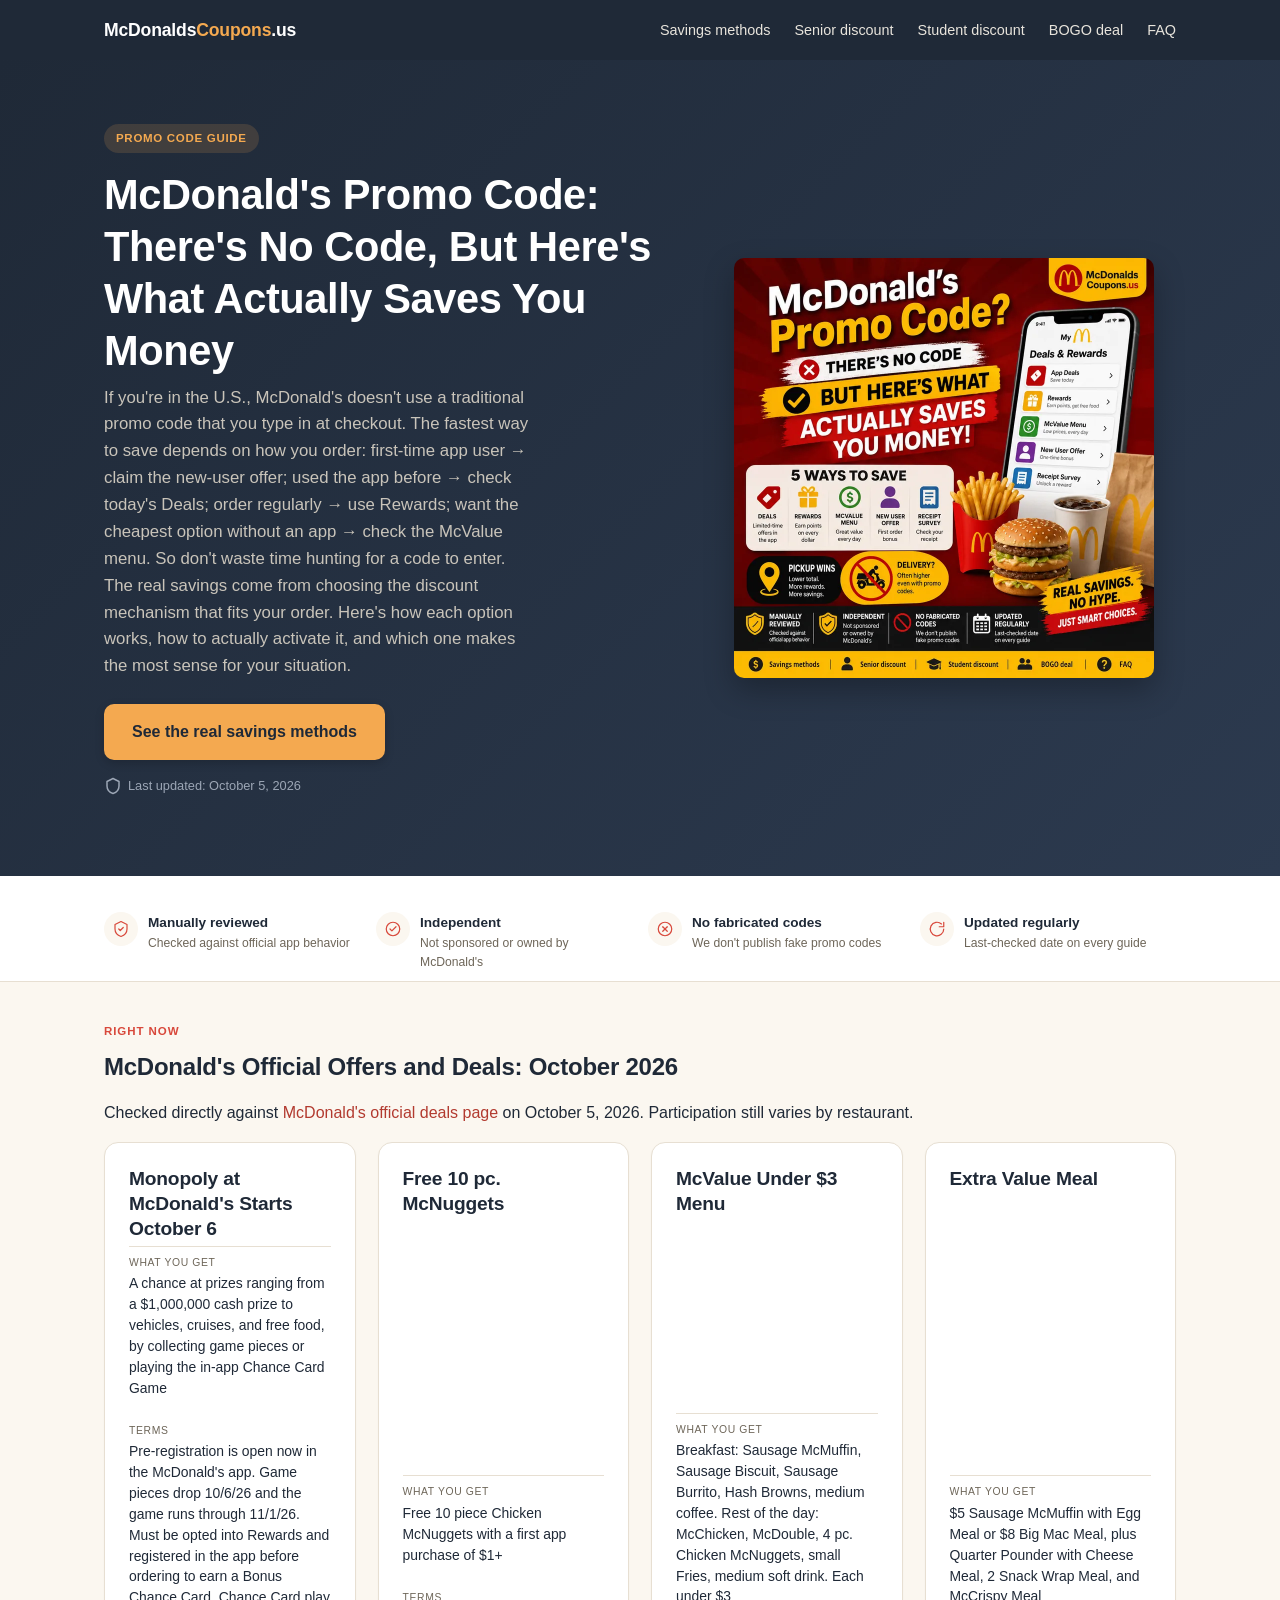
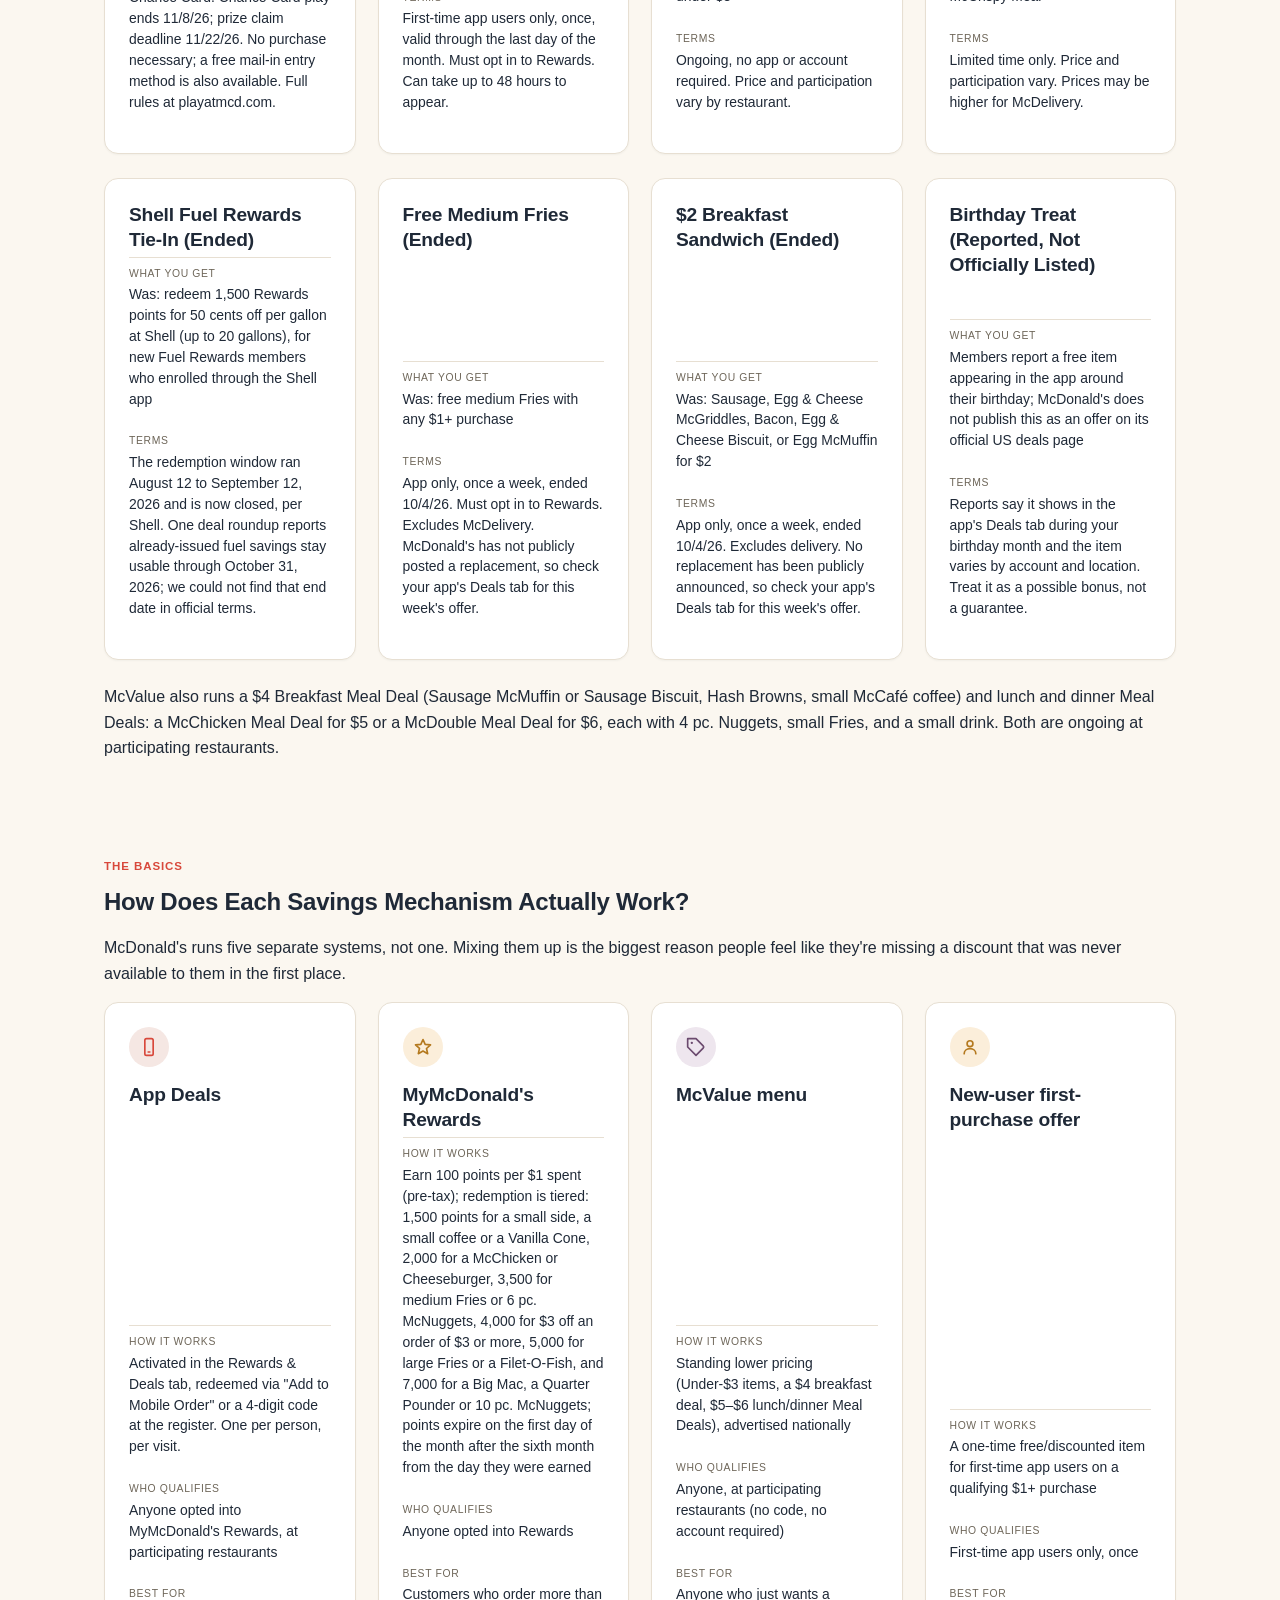
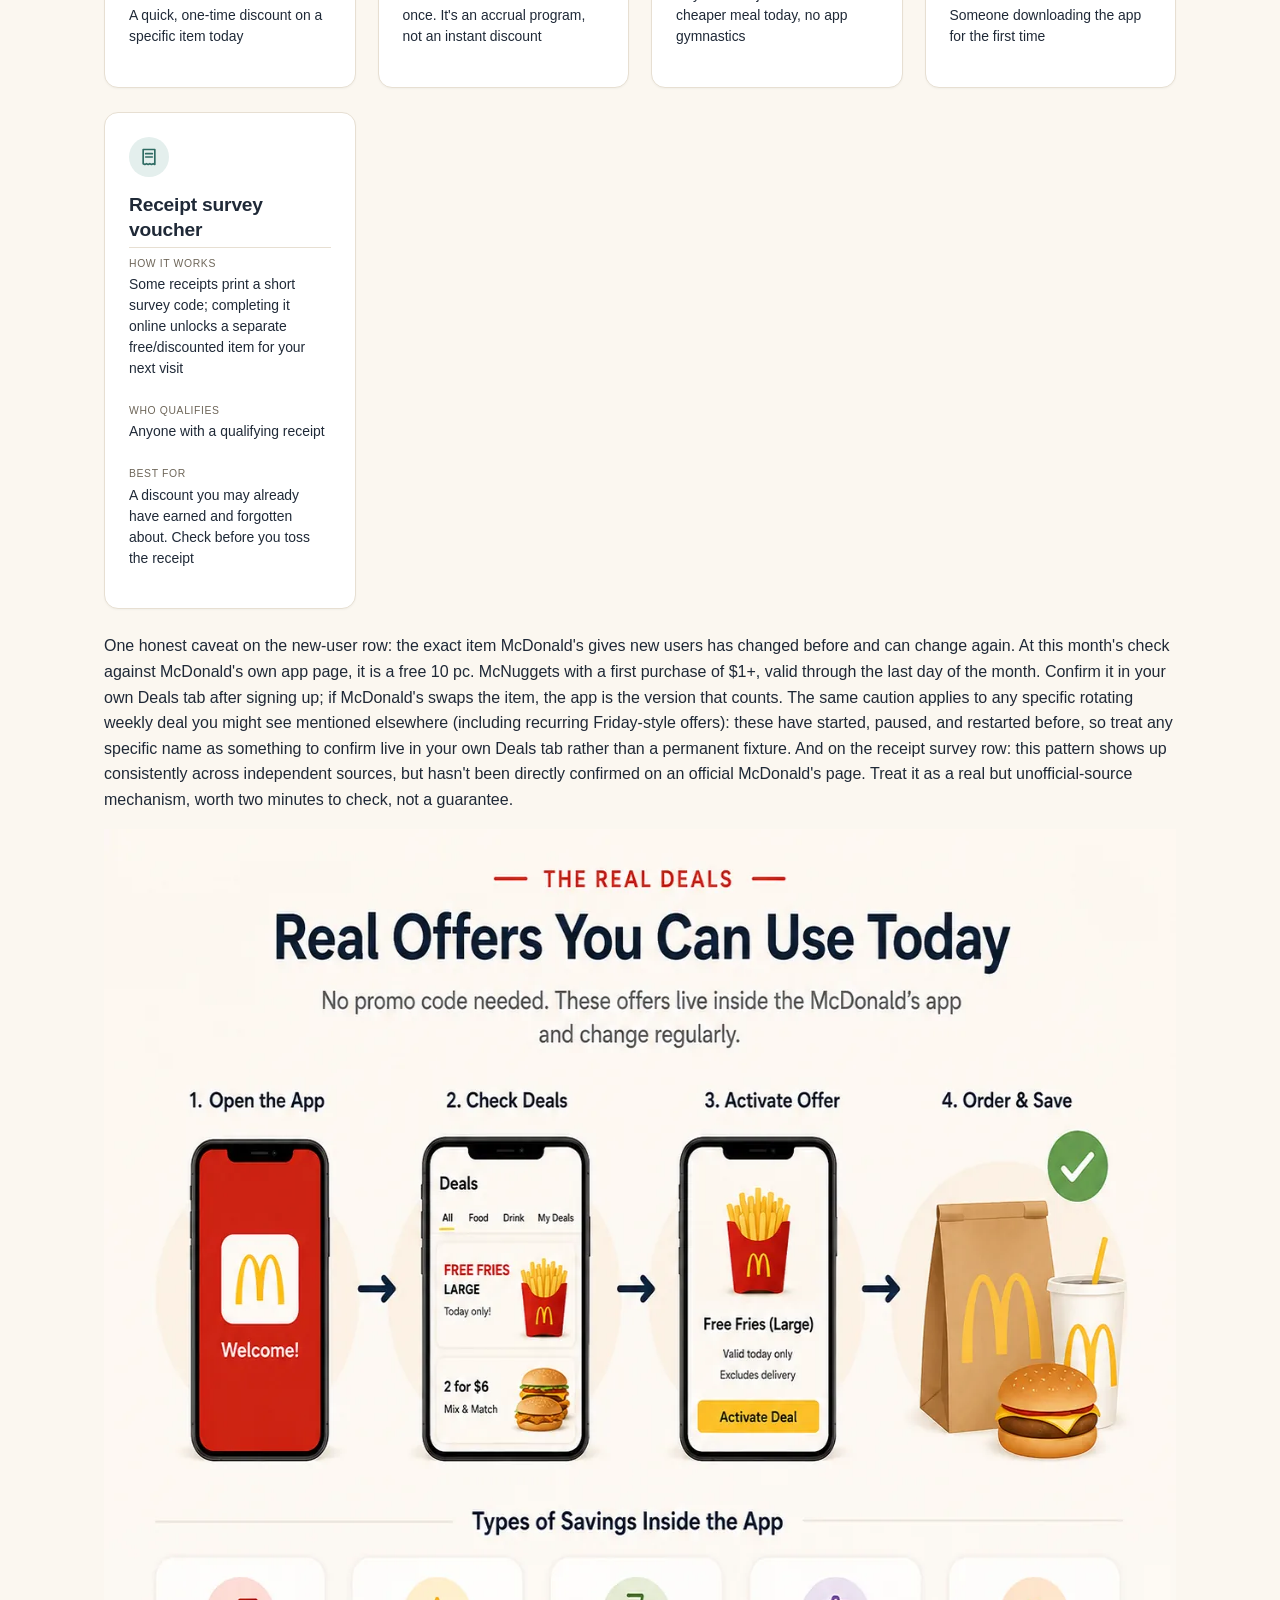
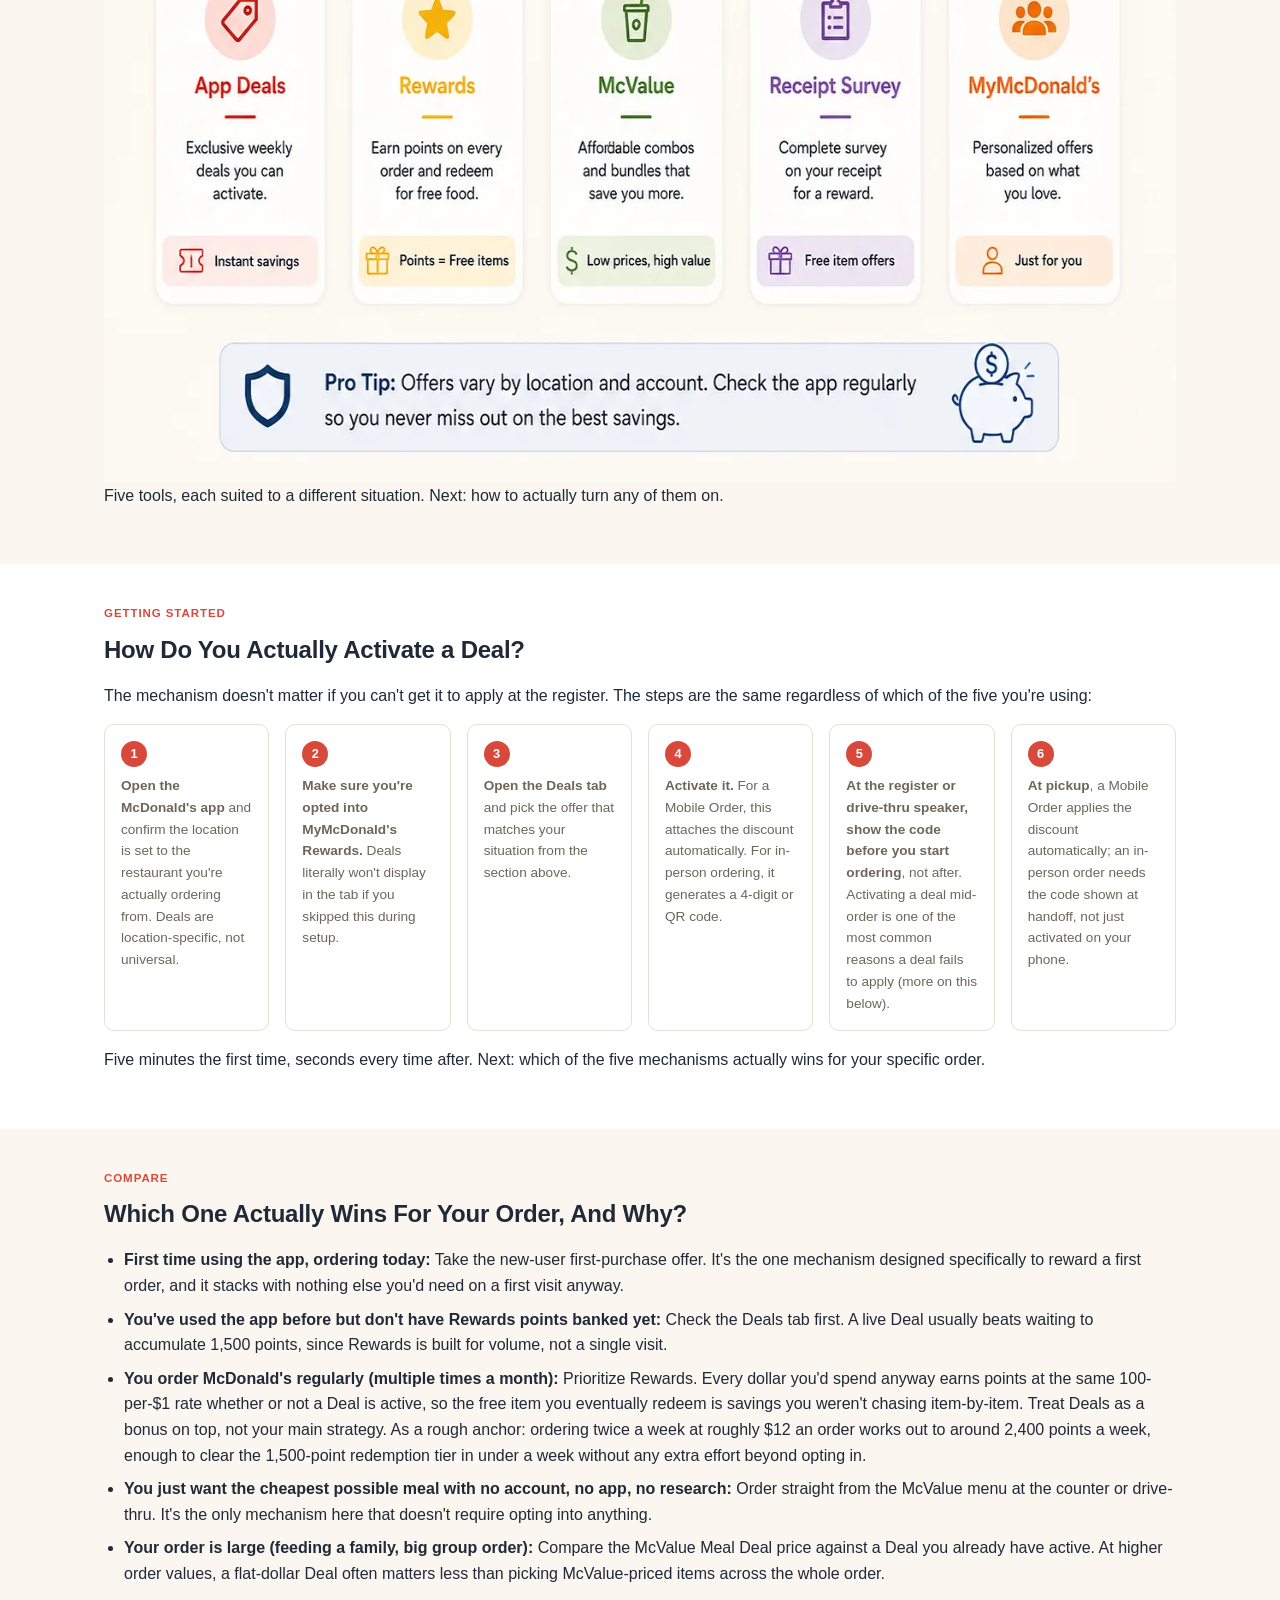
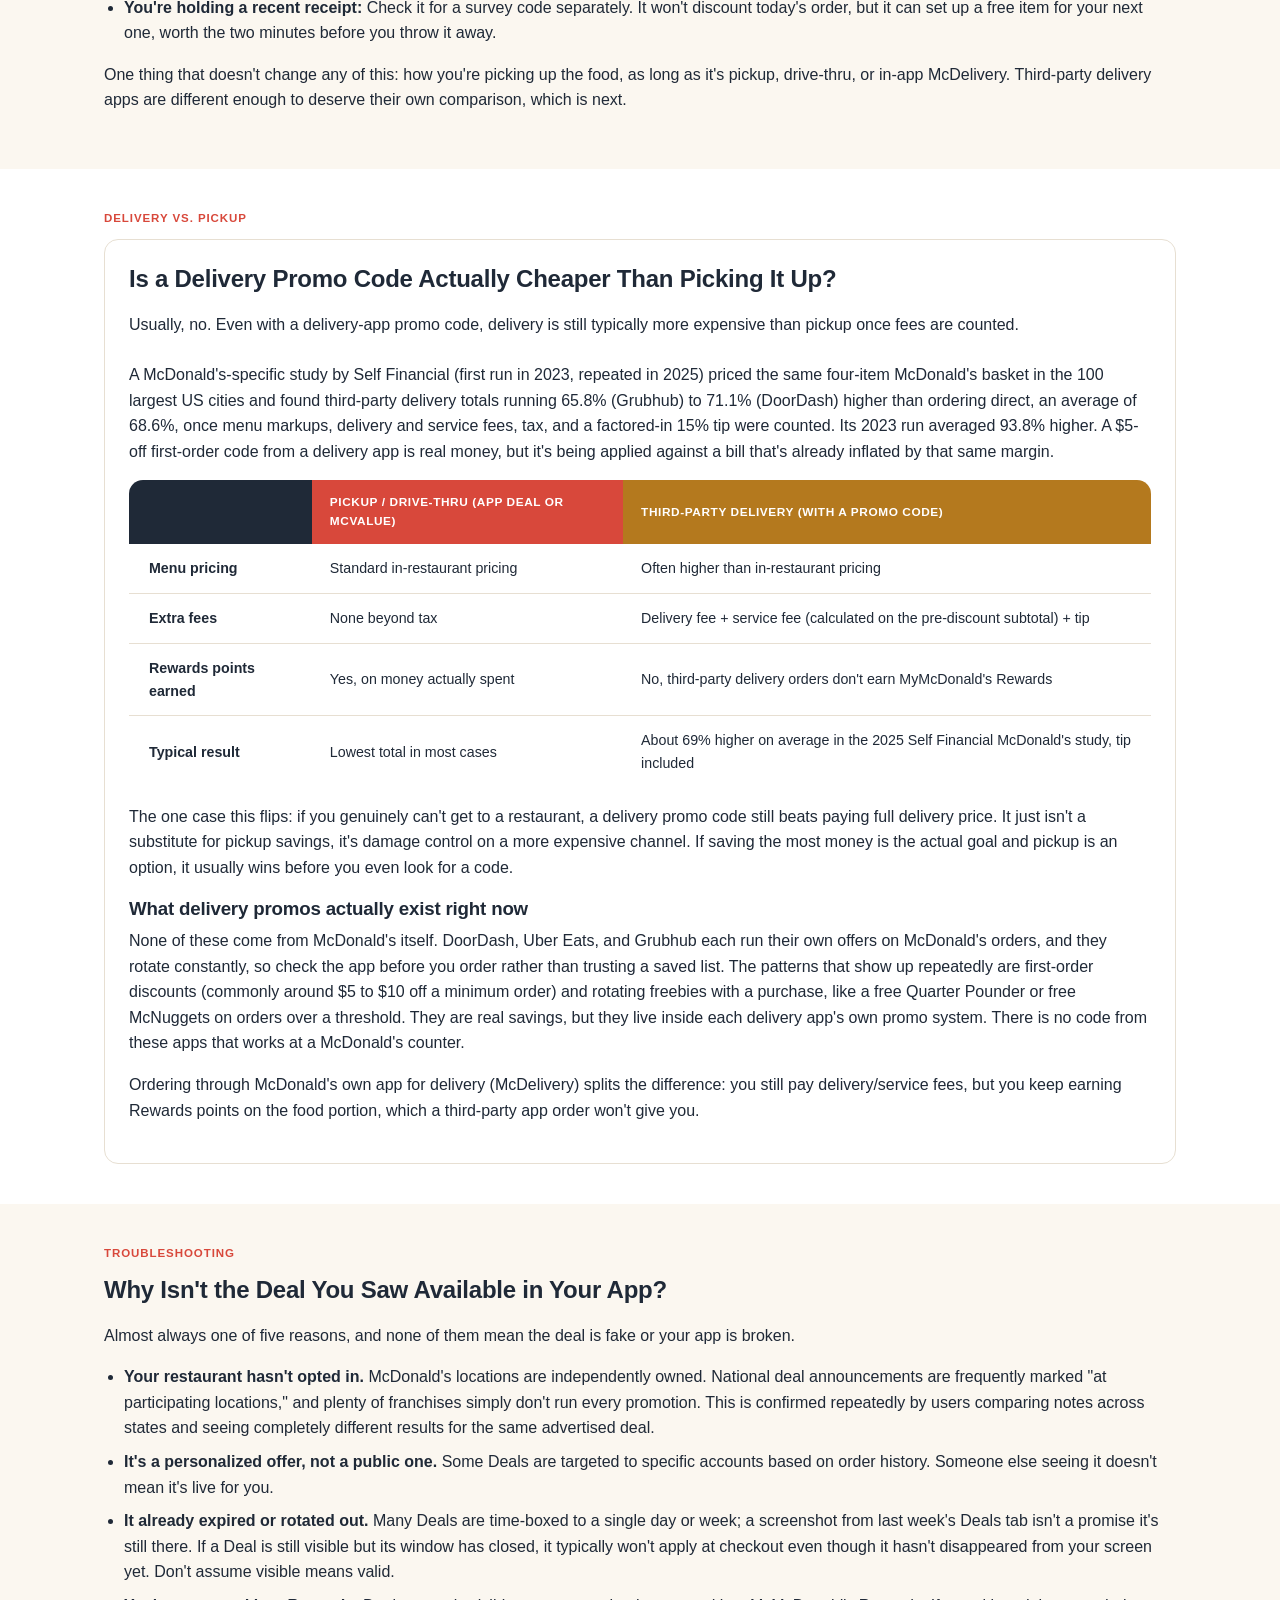
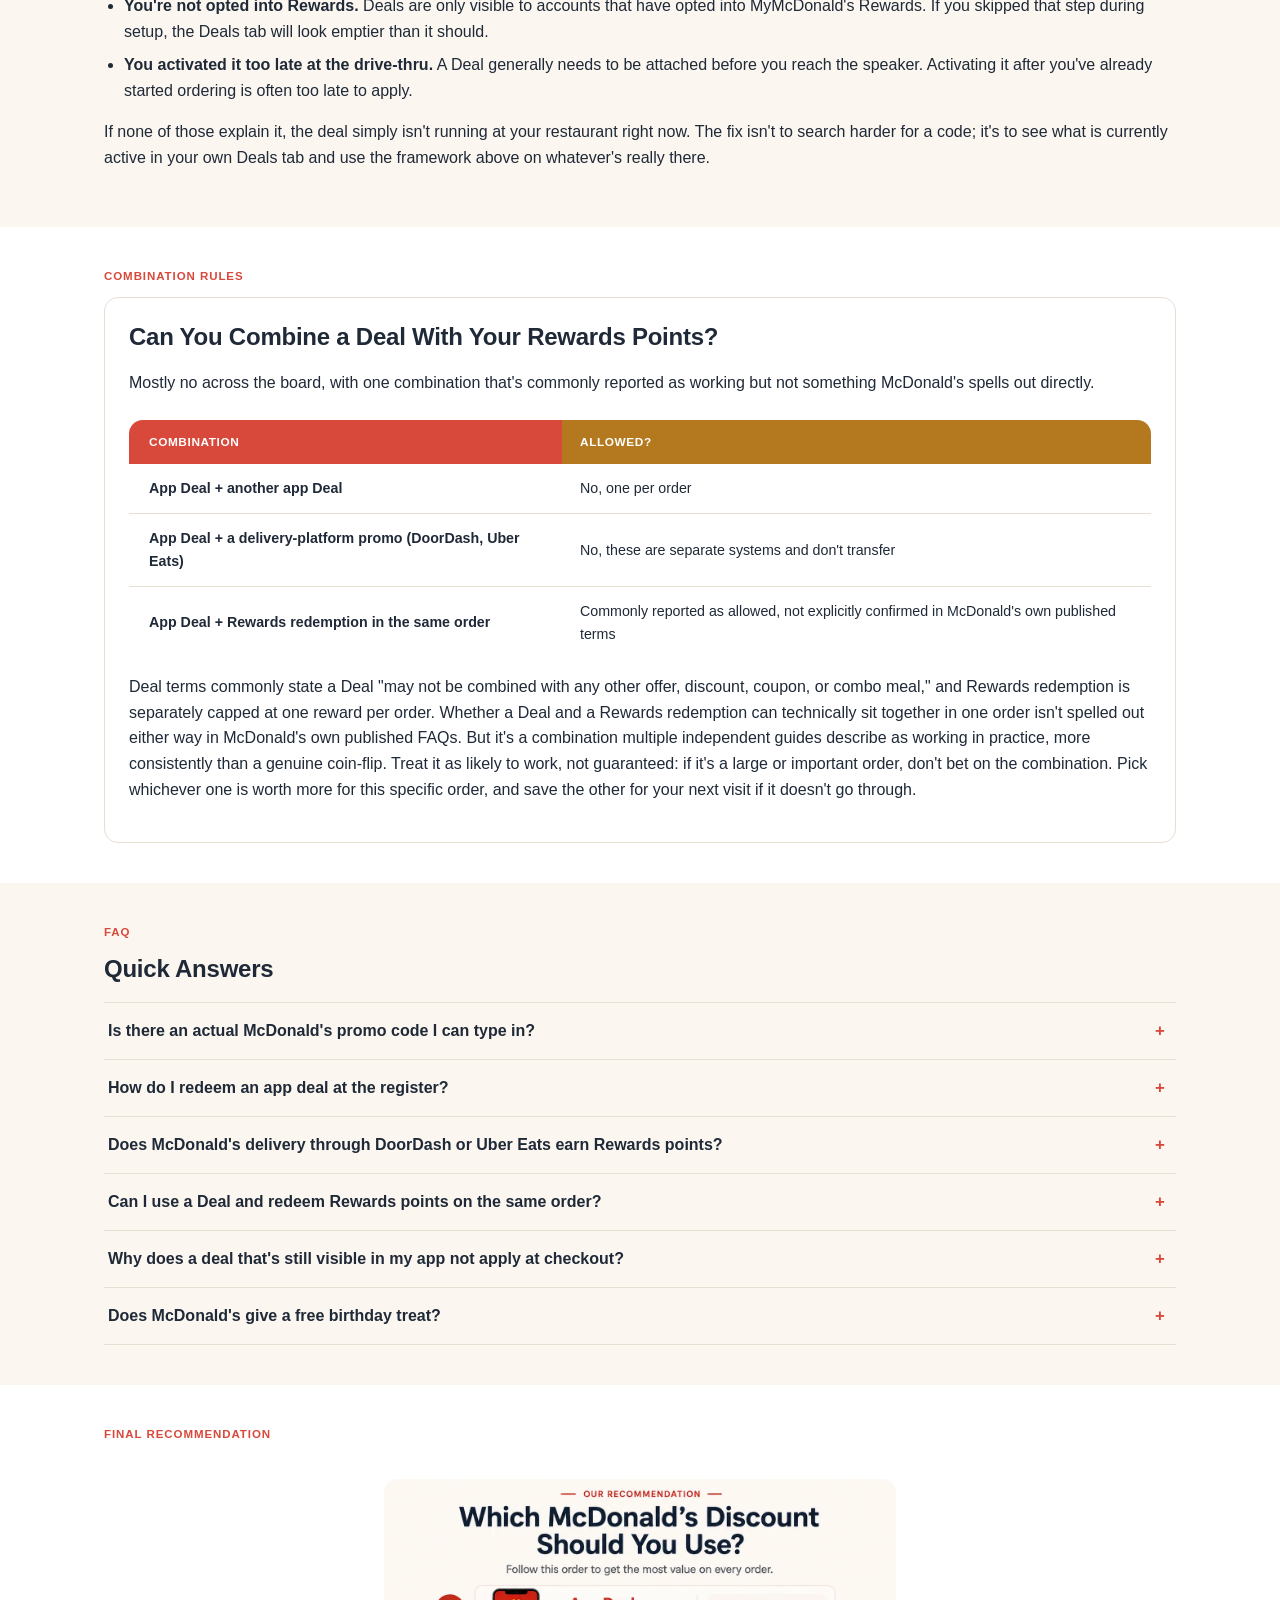
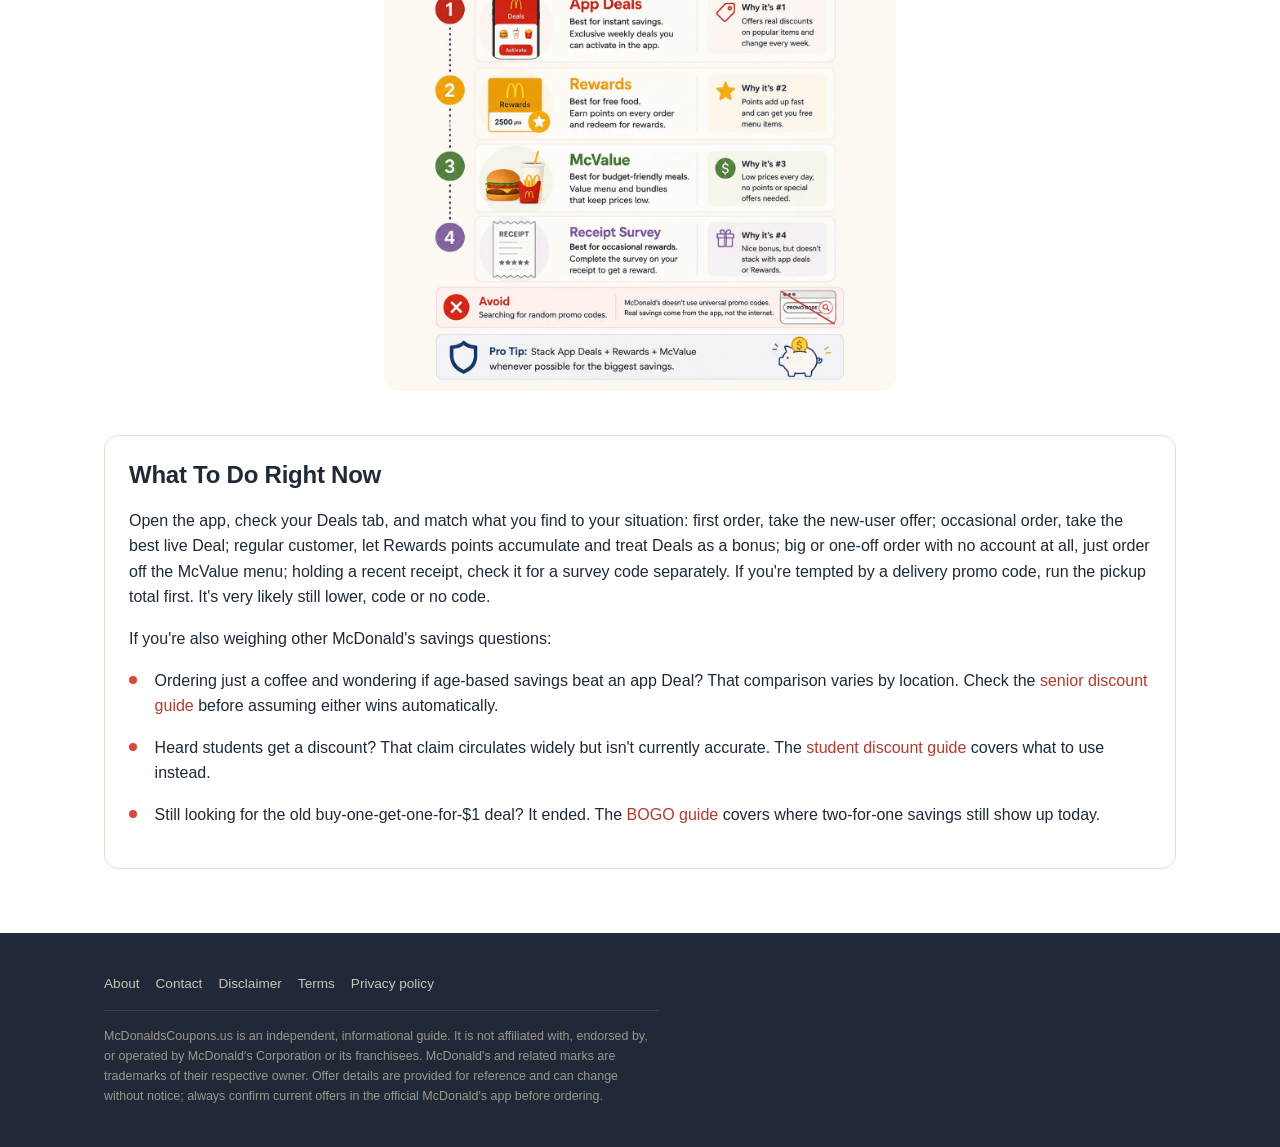
==== commit 68db6029: "October rollover: mark fries/breakfast offers ended 10/4, Monopoly starts Oct 6, refresh dates to 20" ====
--- a/index.html
+++ b/index.html
@@ -17,13 +17,13 @@
 <meta property="og:description" content="As of October 2026, McDonald's still has no typed promo code. This guide breaks down app Deals, Rewards, McValue, and which one actually saves you the most.">
 <meta property="og:url" content="https://mcdonaldscoupons.us/">
 <meta property="og:site_name" content="McDonaldsCoupons.us">
-<meta property="og:image" content="https://mcdonaldscoupons.us/images/mcdonaldscoupons-og.png">
+<meta property="og:image" content="https://mcdonaldscoupons.us/images/mcdonaldscoupons-og.webp">
 <meta property="og:image:width" content="1200">
 <meta property="og:image:height" content="630">
 <meta name="twitter:card" content="summary_large_image">
 <meta name="twitter:title" content="McDonald's Promo Code: What Actually Works (October 2026)">
 <meta name="twitter:description" content="As of October 2026, McDonald's still has no typed promo code. This guide breaks down app Deals, Rewards, McValue, and which one actually saves you the most.">
-<meta name="twitter:image" content="https://mcdonaldscoupons.us/images/mcdonaldscoupons-og.png">
+<meta name="twitter:image" content="https://mcdonaldscoupons.us/images/mcdonaldscoupons-og.webp">
 <meta name="google-site-verification" content="sL6dqZNFxIHsx05LDsDFux0DMTRDnp7Ew5KGG1p7SOg" />
 <link rel="stylesheet" href="css/style.css">
 <script type="application/ld+json">
@@ -49,7 +49,7 @@
   "@type": "Article",
   "headline": "McDonald's Promo Code: There's No Code, But Here's What Actually Saves You Money",
   "description": "As of October 2026, McDonald's still has no typed promo code. This guide breaks down app Deals, Rewards, McValue, and which one actually saves you the most.",
-  "dateModified": "2026-10-03",
+  "dateModified": "2026-10-05",
   "mainEntityOfPage": "https://mcdonaldscoupons.us/",
   "author": { "@type": "Organization", "name": "McDonaldsCoupons.us" },
   "publisher": {
@@ -143,7 +143,7 @@
       <a href="#mechanisms" class="hero-cta">See the real savings methods</a>
       <p class="hero-meta">
         <svg class="icon-sm" viewBox="0 0 24 24" fill="none" stroke="currentColor" stroke-width="2" stroke-linecap="round" stroke-linejoin="round" aria-hidden="true"><path d="M12 2l8 4v6c0 5-3.5 8.5-8 10-4.5-1.5-8-5-8-10V6l8-4z"/></svg>
-        Last updated: October 3, 2026
+        Last updated: October 5, 2026
       </p>
     </div>
     <div class="hero-image">
@@ -182,34 +182,18 @@
 <div class="container">
 <span class="section-eyebrow">Right now</span>
 <h2>McDonald's Official Offers and Deals: October 2026</h2>
-<p>Checked directly against <a href="https://www.mcdonalds.com/us/en-us/deals.html">McDonald's official deals page</a> on October 3, 2026. Participation still varies by restaurant.</p>
+<p>Checked directly against <a href="https://www.mcdonalds.com/us/en-us/deals.html">McDonald's official deals page</a> on October 5, 2026. Participation still varies by restaurant.</p>
 
 <div class="offer-card-grid">
 <div class="offer-card offer-card--a">
-<h3>Monopoly at McDonald's Returns October 6</h3>
+<h3>Monopoly at McDonald's Starts October 6</h3>
 <div class="o-fields">
 <div class="o-field"><p class="o-label">What you get</p><p class="o-value">A chance at prizes ranging from a $1,000,000 cash prize to vehicles, cruises, and free food, by collecting game pieces or playing the in-app Chance Card Game</p></div>
-<div class="o-field"><p class="o-label">Terms</p><p class="o-value">Game runs 10/6/26 to 11/1/26. Must be opted into Rewards and registered in the app before ordering to earn a Bonus Chance Card. Chance Card play ends 11/8/26; prize claim deadline 11/22/26. No purchase necessary; a free mail-in entry method is also available. Full rules at playatmcd.com.</p></div>
+<div class="o-field"><p class="o-label">Terms</p><p class="o-value">Pre-registration is open now in the McDonald's app. Game pieces drop 10/6/26 and the game runs through 11/1/26. Must be opted into Rewards and registered in the app before ordering to earn a Bonus Chance Card. Chance Card play ends 11/8/26; prize claim deadline 11/22/26. No purchase necessary; a free mail-in entry method is also available. Full rules at playatmcd.com.</p></div>
 </div>
 </div>
 
 <div class="offer-card offer-card--b">
-<h3>Free Medium Fries</h3>
-<div class="o-fields">
-<div class="o-field"><p class="o-label">What you get</p><p class="o-value">Free medium Fries with any $1+ purchase</p></div>
-<div class="o-field"><p class="o-label">Terms</p><p class="o-value">App only, once a week, valid through 10/4/26. Must opt in to Rewards. Excludes McDelivery.</p></div>
-</div>
-</div>
-
-<div class="offer-card offer-card--c">
-<h3>$2 Breakfast Sandwich</h3>
-<div class="o-fields">
-<div class="o-field"><p class="o-label">What you get</p><p class="o-value">Sausage, Egg & Cheese McGriddles, Bacon, Egg & Cheese Biscuit, or Egg McMuffin for $2</p></div>
-<div class="o-field"><p class="o-label">Terms</p><p class="o-value">App only, once a week, valid through 10/4/26. Excludes delivery.</p></div>
-</div>
-</div>
-
-<div class="offer-card offer-card--d">
 <h3>Free 10 pc. McNuggets</h3>
 <div class="o-fields">
 <div class="o-field"><p class="o-label">What you get</p><p class="o-value">Free 10 piece Chicken McNuggets with a first app purchase of $1+</p></div>
@@ -217,7 +201,7 @@
 </div>
 </div>
 
-<div class="offer-card offer-card--e">
+<div class="offer-card offer-card--c">
 <h3>McValue Under $3 Menu</h3>
 <div class="o-fields">
 <div class="o-field"><p class="o-label">What you get</p><p class="o-value">Breakfast: Sausage McMuffin, Sausage Biscuit, Sausage Burrito, Hash Browns, medium coffee. Rest of the day: McChicken, McDouble, 4 pc. Chicken McNuggets, small Fries, medium soft drink. Each under $3</p></div>
@@ -238,6 +222,22 @@
 <div class="o-fields">
 <div class="o-field"><p class="o-label">What you get</p><p class="o-value">Was: redeem 1,500 Rewards points for 50 cents off per gallon at Shell (up to 20 gallons), for new Fuel Rewards members who enrolled through the Shell app</p></div>
 <div class="o-field"><p class="o-label">Terms</p><p class="o-value">The redemption window ran August 12 to September 12, 2026 and is now closed, per Shell. One deal roundup reports already-issued fuel savings stay usable through October 31, 2026; we could not find that end date in official terms.</p></div>
+</div>
+</div>
+
+<div class="offer-card offer-card--b">
+<h3>Free Medium Fries (Ended)</h3>
+<div class="o-fields">
+<div class="o-field"><p class="o-label">What you get</p><p class="o-value">Was: free medium Fries with any $1+ purchase</p></div>
+<div class="o-field"><p class="o-label">Terms</p><p class="o-value">App only, once a week, ended 10/4/26. Must opt in to Rewards. Excludes McDelivery. McDonald's has not publicly posted a replacement, so check your app's Deals tab for this week's offer.</p></div>
+</div>
+</div>
+
+<div class="offer-card offer-card--c">
+<h3>$2 Breakfast Sandwich (Ended)</h3>
+<div class="o-fields">
+<div class="o-field"><p class="o-label">What you get</p><p class="o-value">Was: Sausage, Egg & Cheese McGriddles, Bacon, Egg & Cheese Biscuit, or Egg McMuffin for $2</p></div>
+<div class="o-field"><p class="o-label">Terms</p><p class="o-value">App only, once a week, ended 10/4/26. Excludes delivery. No replacement has been publicly announced, so check your app's Deals tab for this week's offer.</p></div>
 </div>
 </div>
 
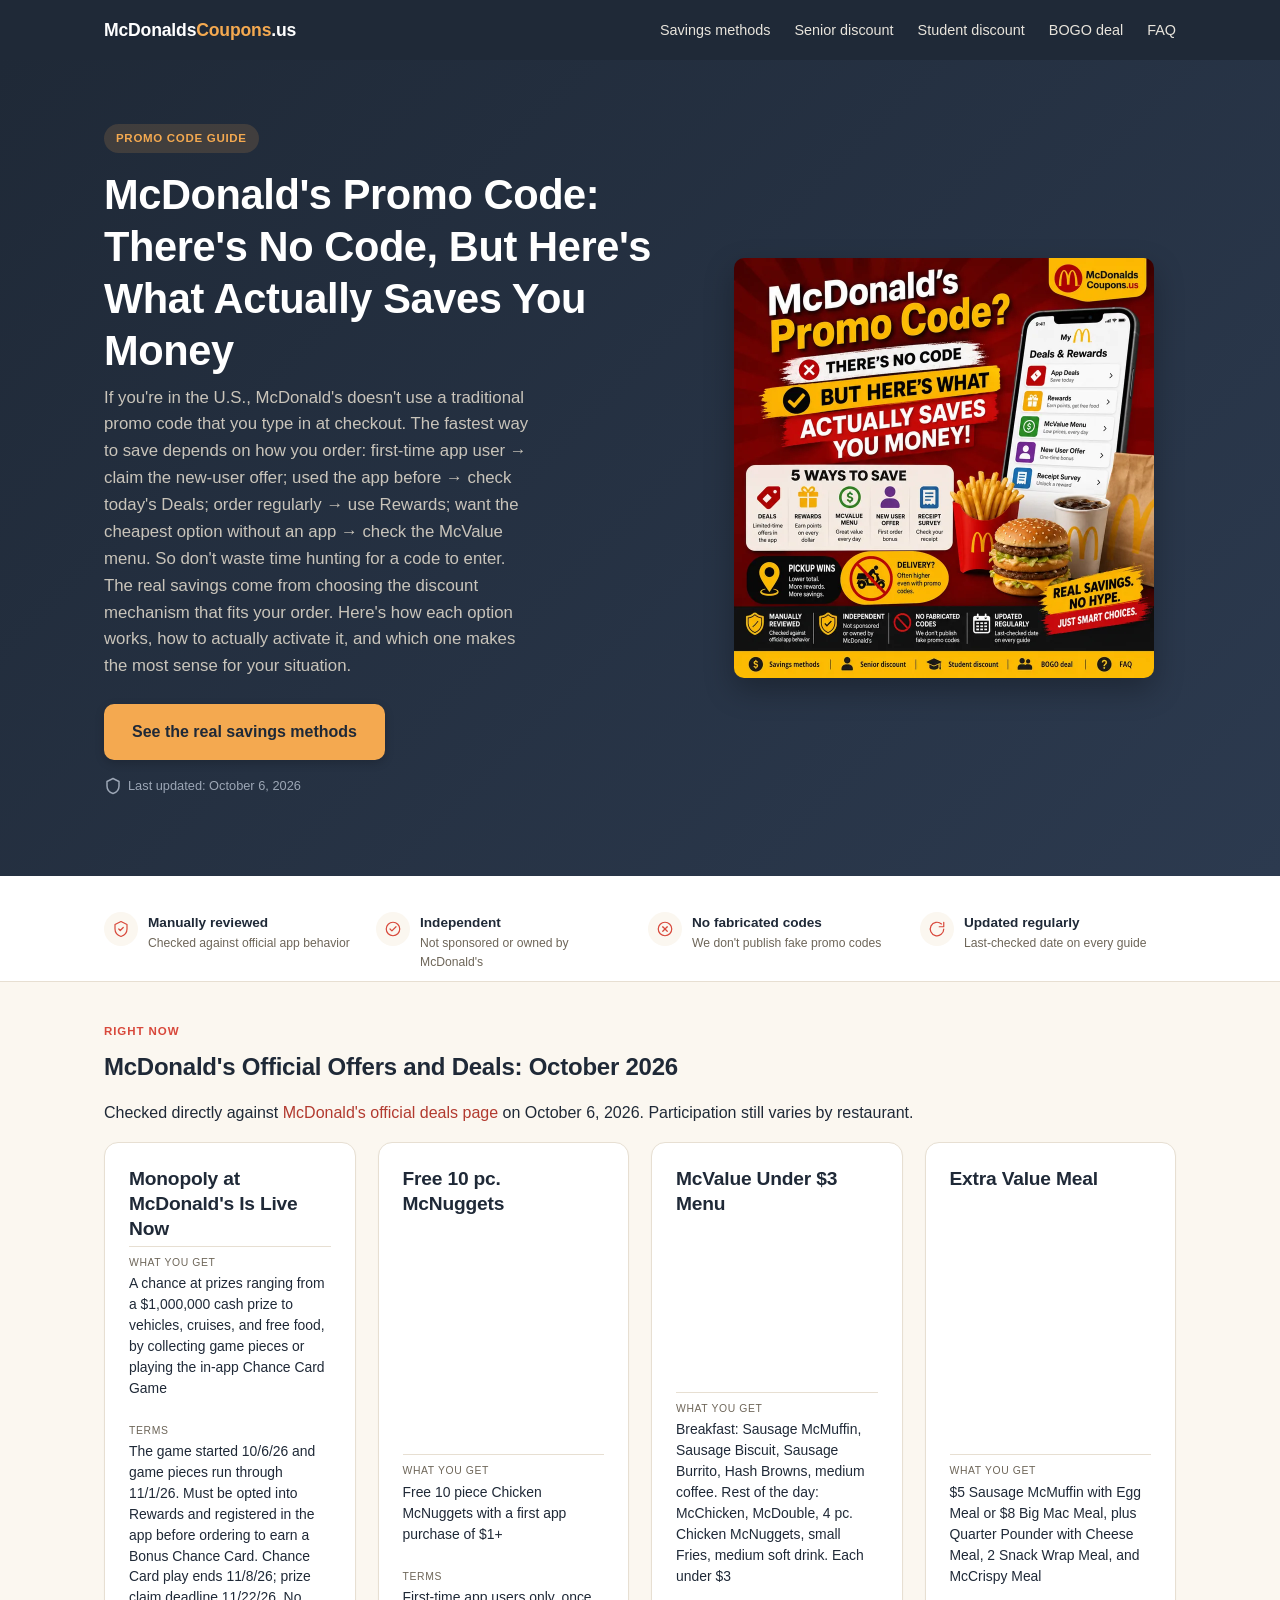
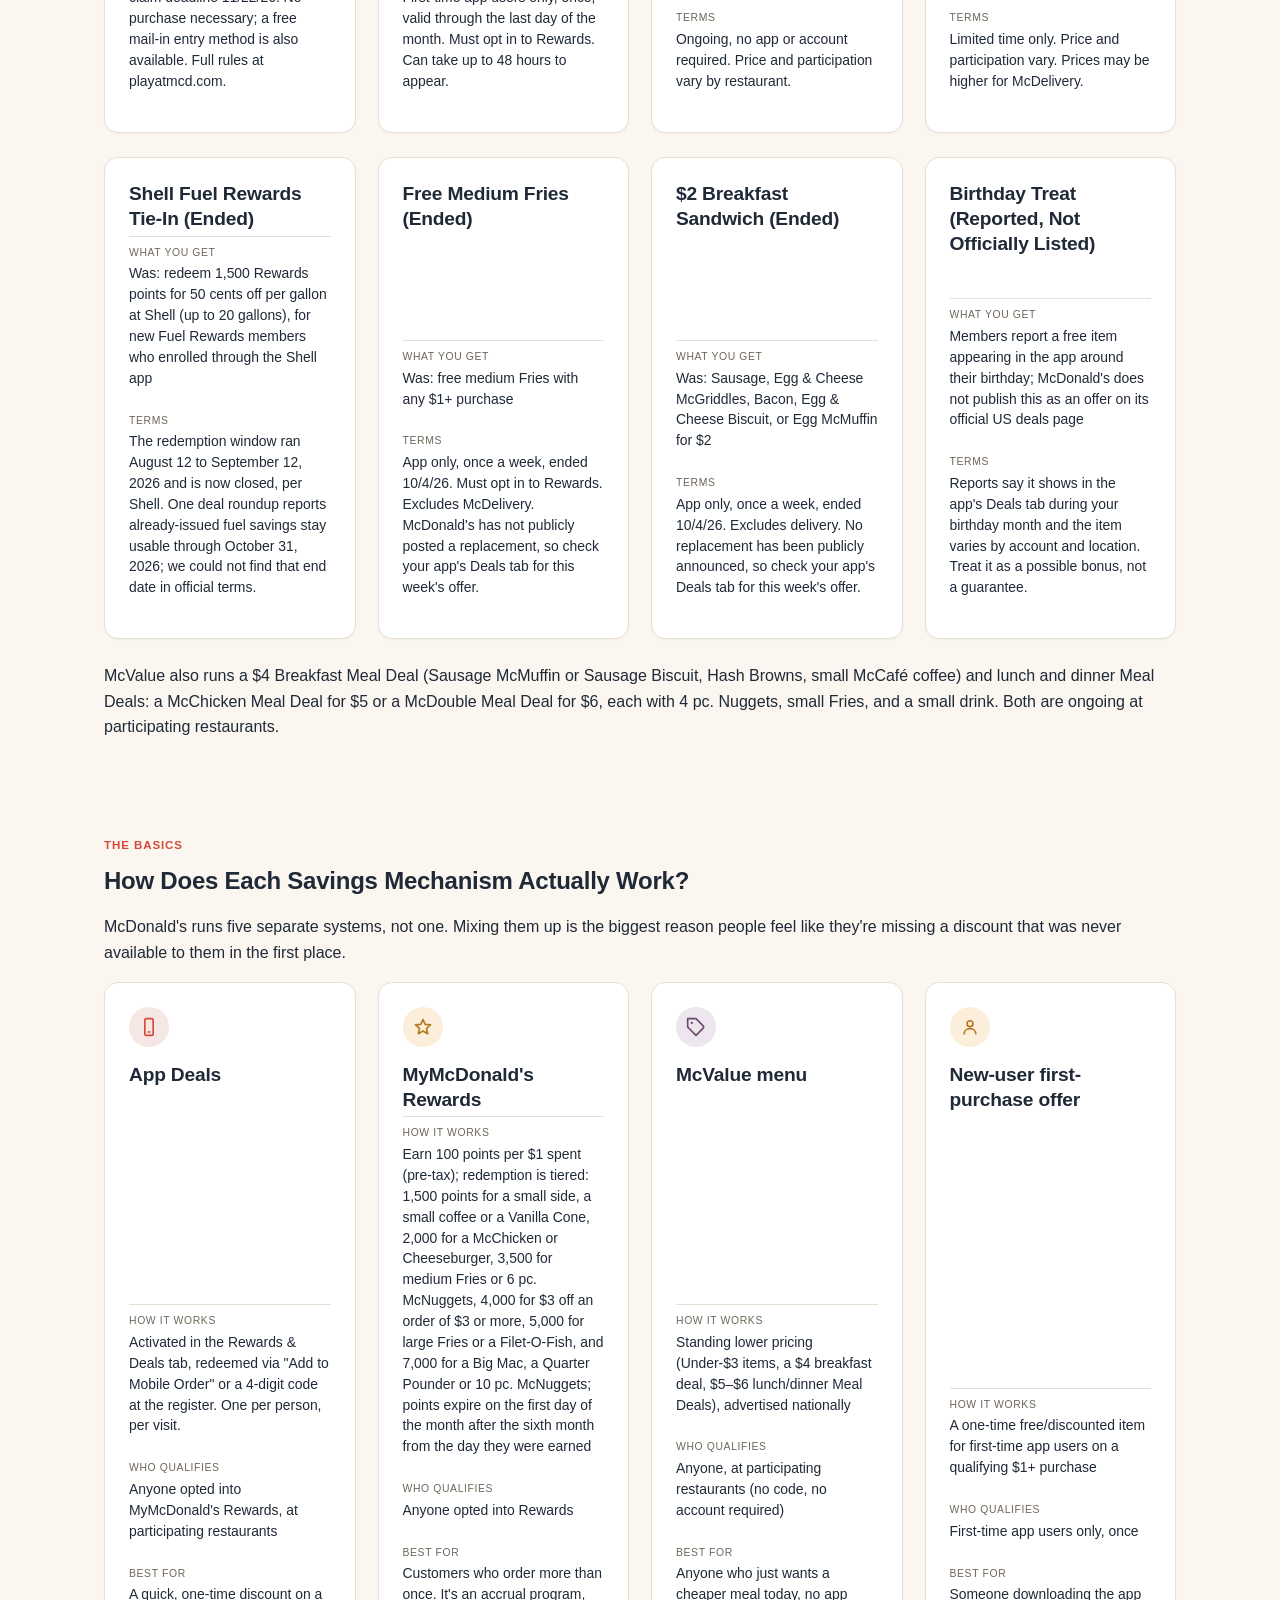
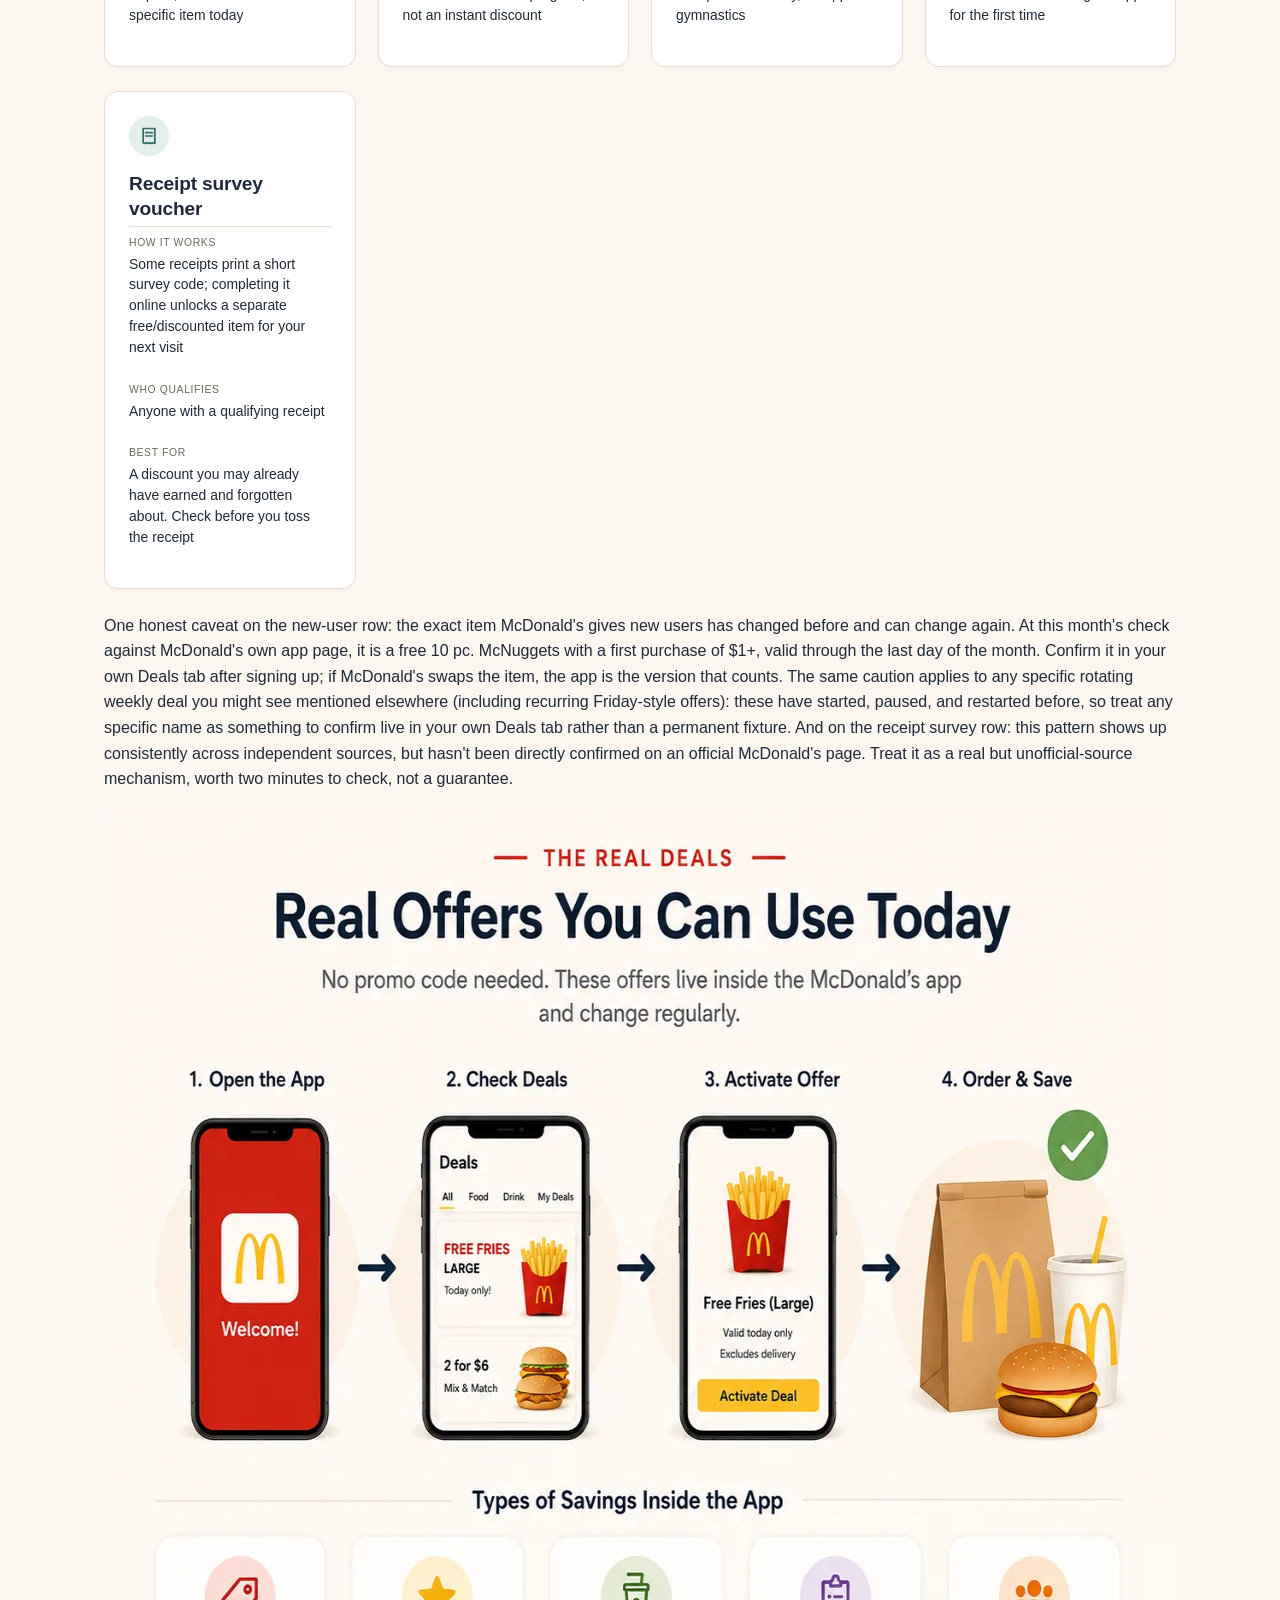
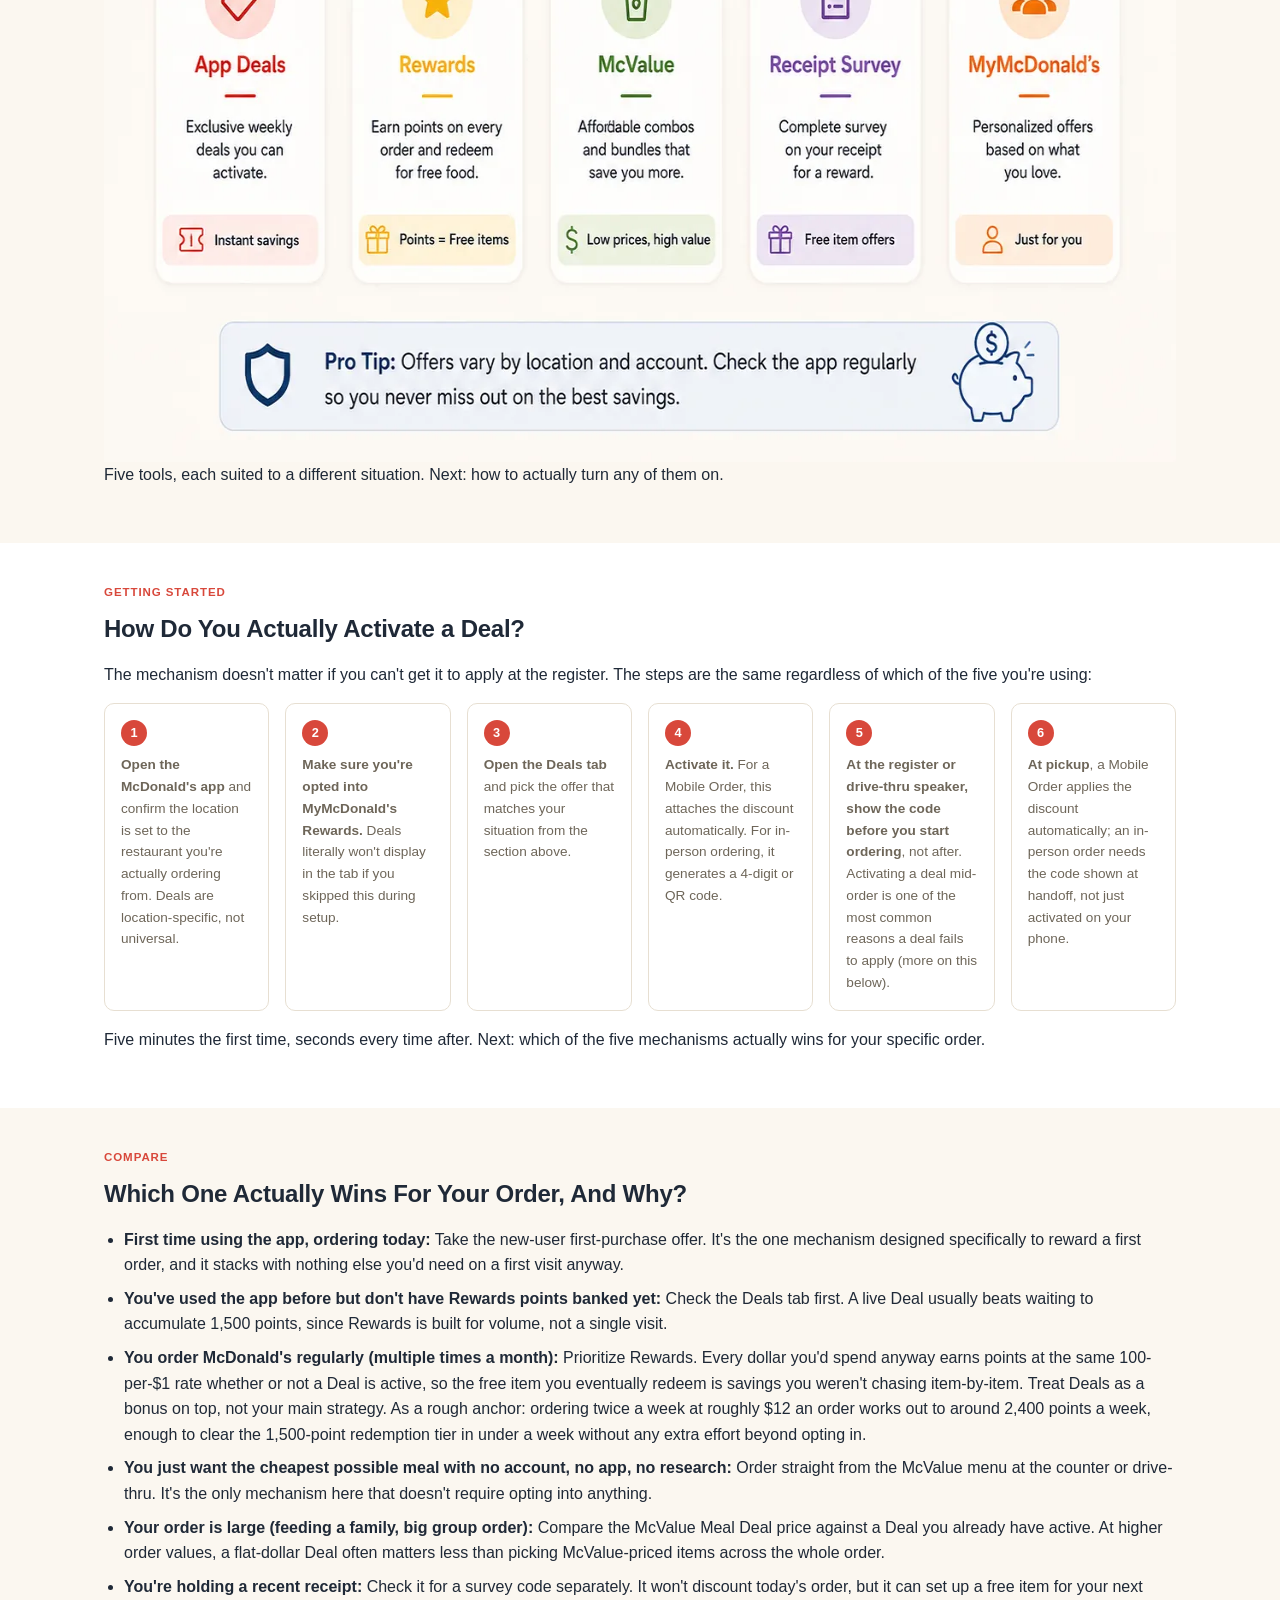
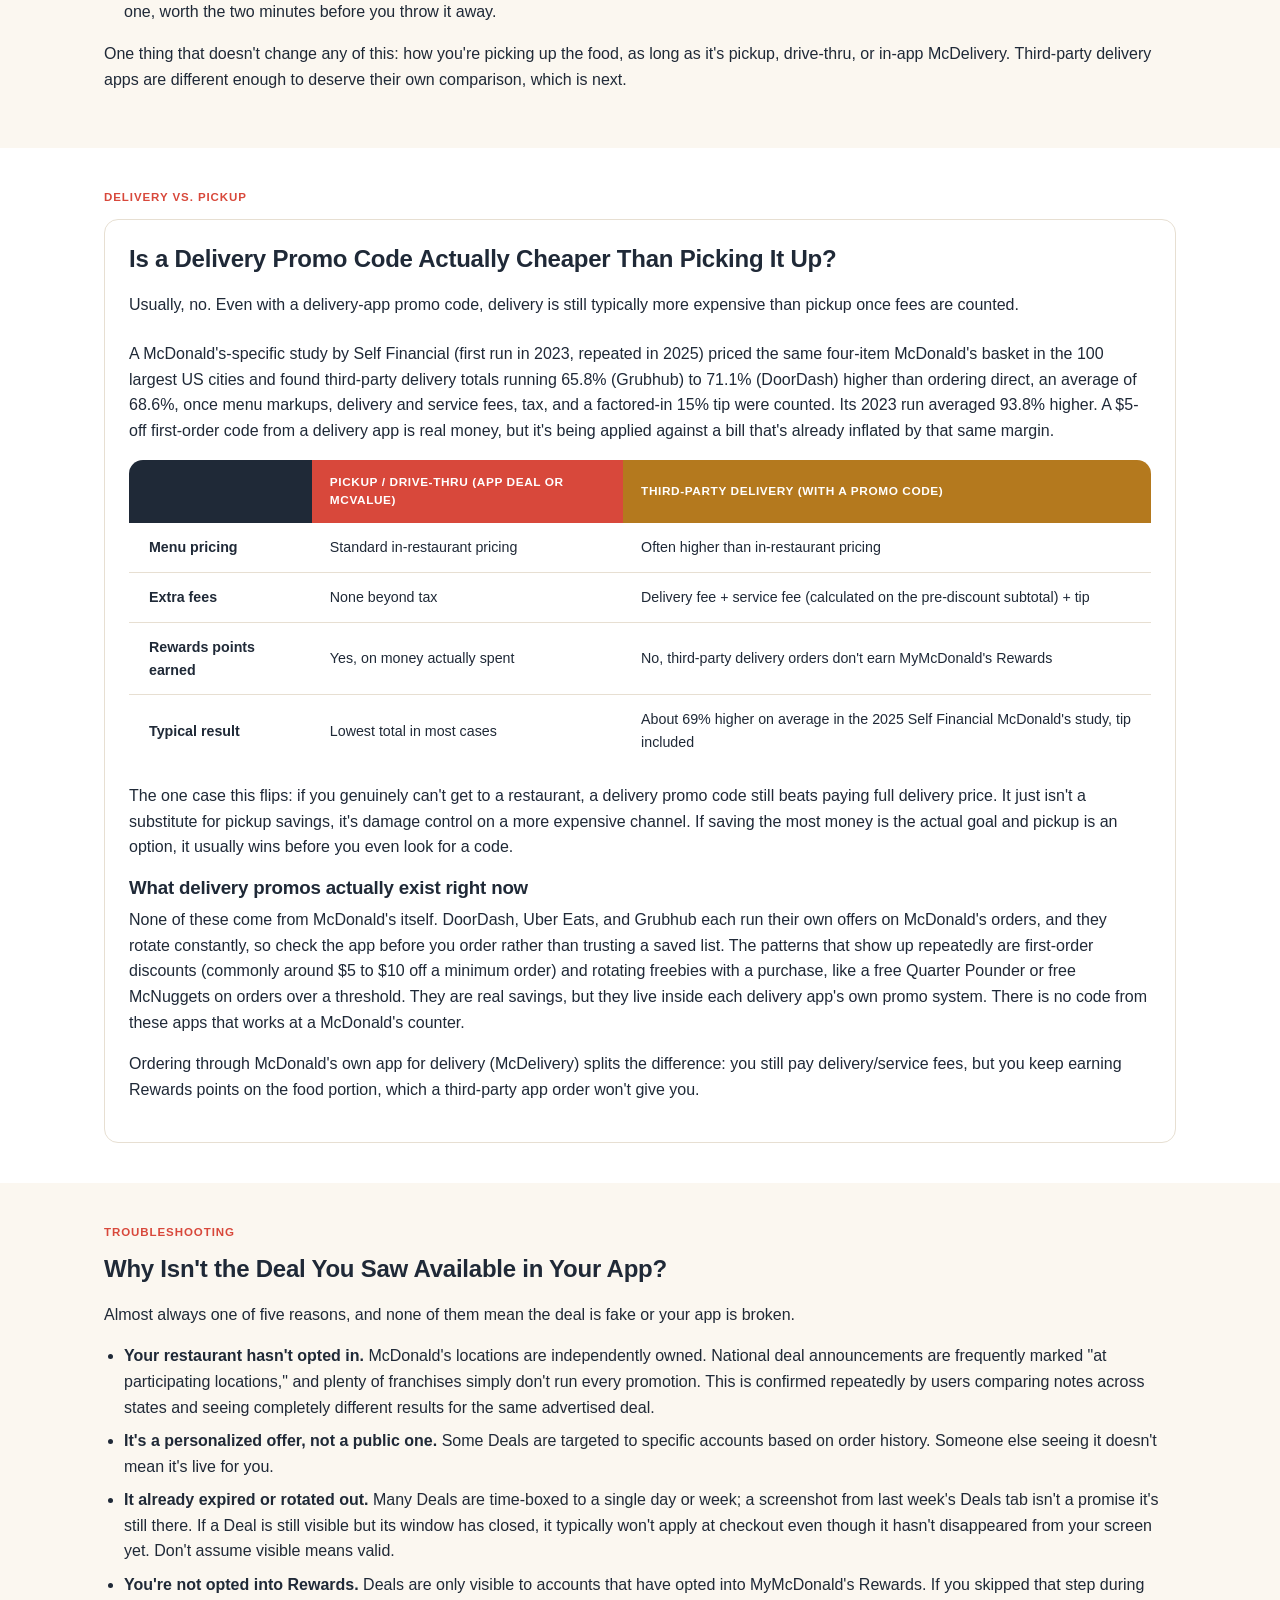
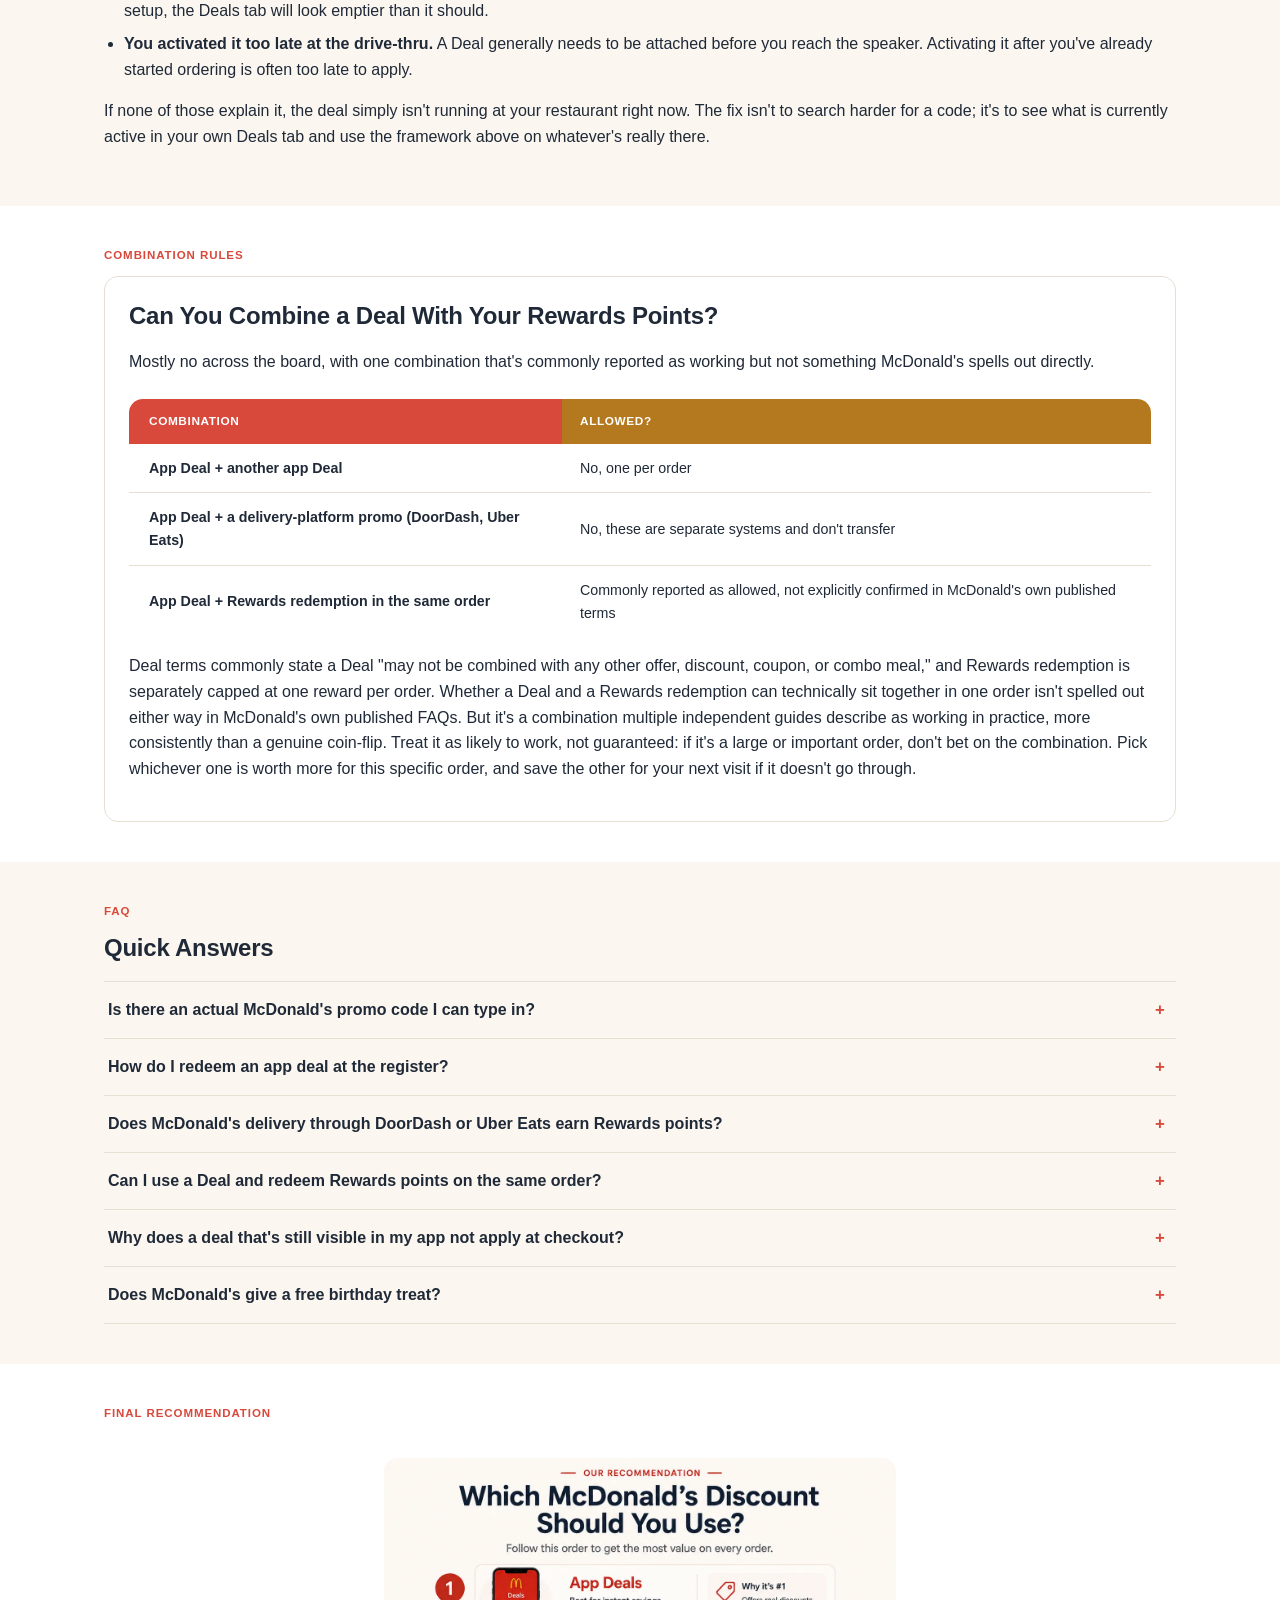
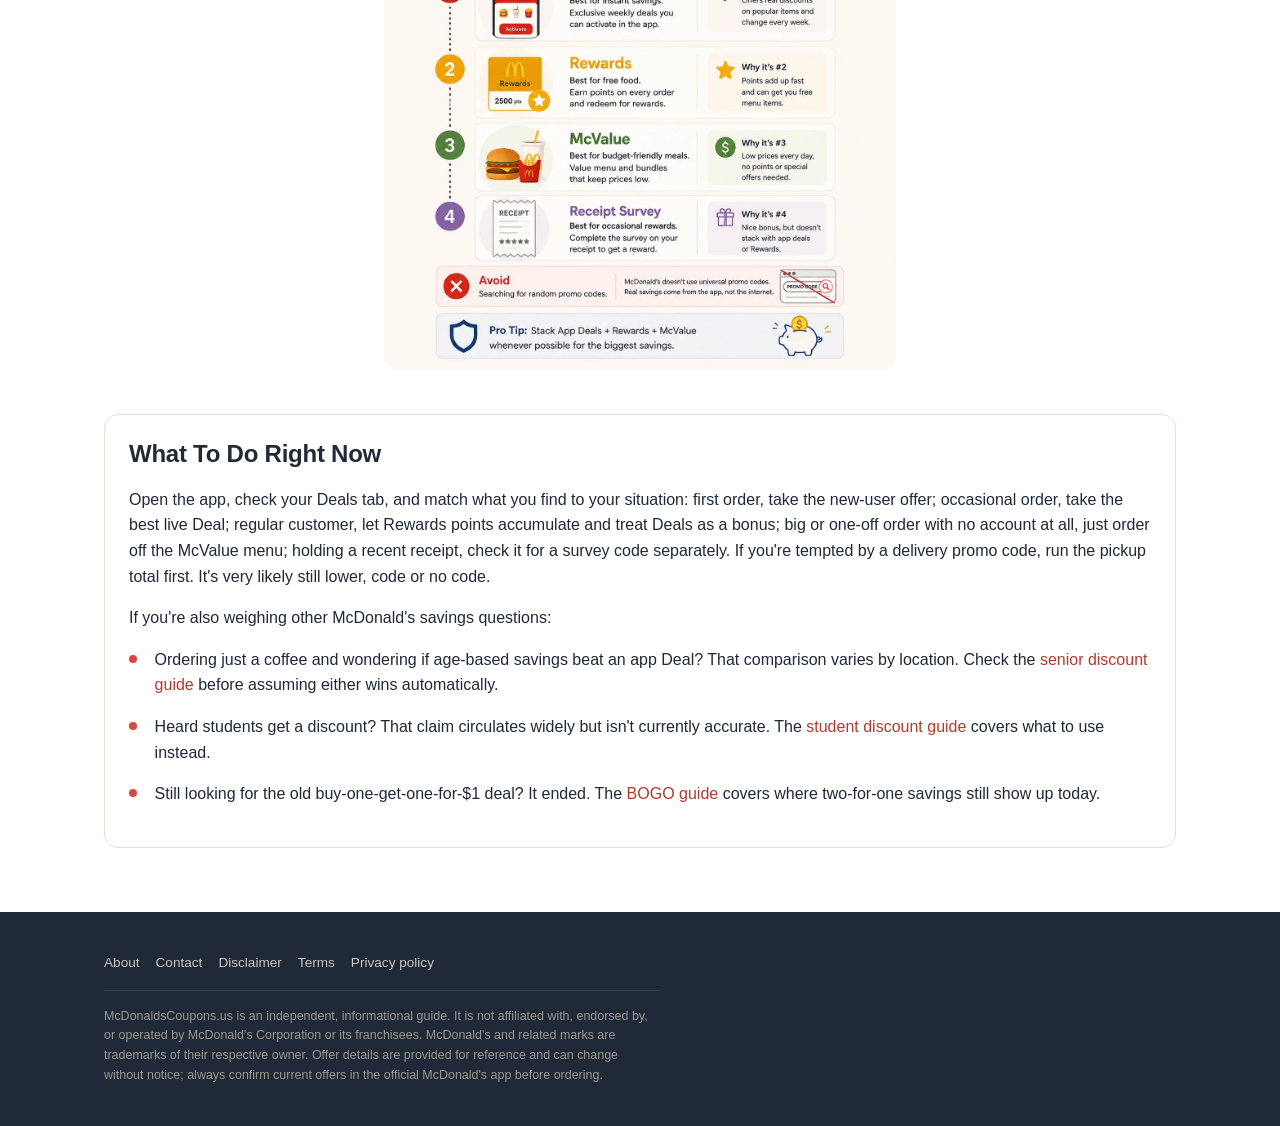
==== commit 13a4707d: "Oct 6 audit fixes: student Free Fries marked ended Oct 4, Monopoly card live framing, date bumps" ====
--- a/index.html
+++ b/index.html
@@ -49,7 +49,7 @@
   "@type": "Article",
   "headline": "McDonald's Promo Code: There's No Code, But Here's What Actually Saves You Money",
   "description": "As of October 2026, McDonald's still has no typed promo code. This guide breaks down app Deals, Rewards, McValue, and which one actually saves you the most.",
-  "dateModified": "2026-10-05",
+  "dateModified": "2026-10-06",
   "mainEntityOfPage": "https://mcdonaldscoupons.us/",
   "author": { "@type": "Organization", "name": "McDonaldsCoupons.us" },
   "publisher": {
@@ -143,7 +143,7 @@
       <a href="#mechanisms" class="hero-cta">See the real savings methods</a>
       <p class="hero-meta">
         <svg class="icon-sm" viewBox="0 0 24 24" fill="none" stroke="currentColor" stroke-width="2" stroke-linecap="round" stroke-linejoin="round" aria-hidden="true"><path d="M12 2l8 4v6c0 5-3.5 8.5-8 10-4.5-1.5-8-5-8-10V6l8-4z"/></svg>
-        Last updated: October 5, 2026
+        Last updated: October 6, 2026
       </p>
     </div>
     <div class="hero-image">
@@ -182,14 +182,14 @@
 <div class="container">
 <span class="section-eyebrow">Right now</span>
 <h2>McDonald's Official Offers and Deals: October 2026</h2>
-<p>Checked directly against <a href="https://www.mcdonalds.com/us/en-us/deals.html">McDonald's official deals page</a> on October 5, 2026. Participation still varies by restaurant.</p>
+<p>Checked directly against <a href="https://www.mcdonalds.com/us/en-us/deals.html">McDonald's official deals page</a> on October 6, 2026. Participation still varies by restaurant.</p>
 
 <div class="offer-card-grid">
 <div class="offer-card offer-card--a">
-<h3>Monopoly at McDonald's Starts October 6</h3>
+<h3>Monopoly at McDonald's Is Live Now</h3>
 <div class="o-fields">
 <div class="o-field"><p class="o-label">What you get</p><p class="o-value">A chance at prizes ranging from a $1,000,000 cash prize to vehicles, cruises, and free food, by collecting game pieces or playing the in-app Chance Card Game</p></div>
-<div class="o-field"><p class="o-label">Terms</p><p class="o-value">Pre-registration is open now in the McDonald's app. Game pieces drop 10/6/26 and the game runs through 11/1/26. Must be opted into Rewards and registered in the app before ordering to earn a Bonus Chance Card. Chance Card play ends 11/8/26; prize claim deadline 11/22/26. No purchase necessary; a free mail-in entry method is also available. Full rules at playatmcd.com.</p></div>
+<div class="o-field"><p class="o-label">Terms</p><p class="o-value">The game started 10/6/26 and game pieces run through 11/1/26. Must be opted into Rewards and registered in the app before ordering to earn a Bonus Chance Card. Chance Card play ends 11/8/26; prize claim deadline 11/22/26. No purchase necessary; a free mail-in entry method is also available. Full rules at playatmcd.com.</p></div>
 </div>
 </div>
 
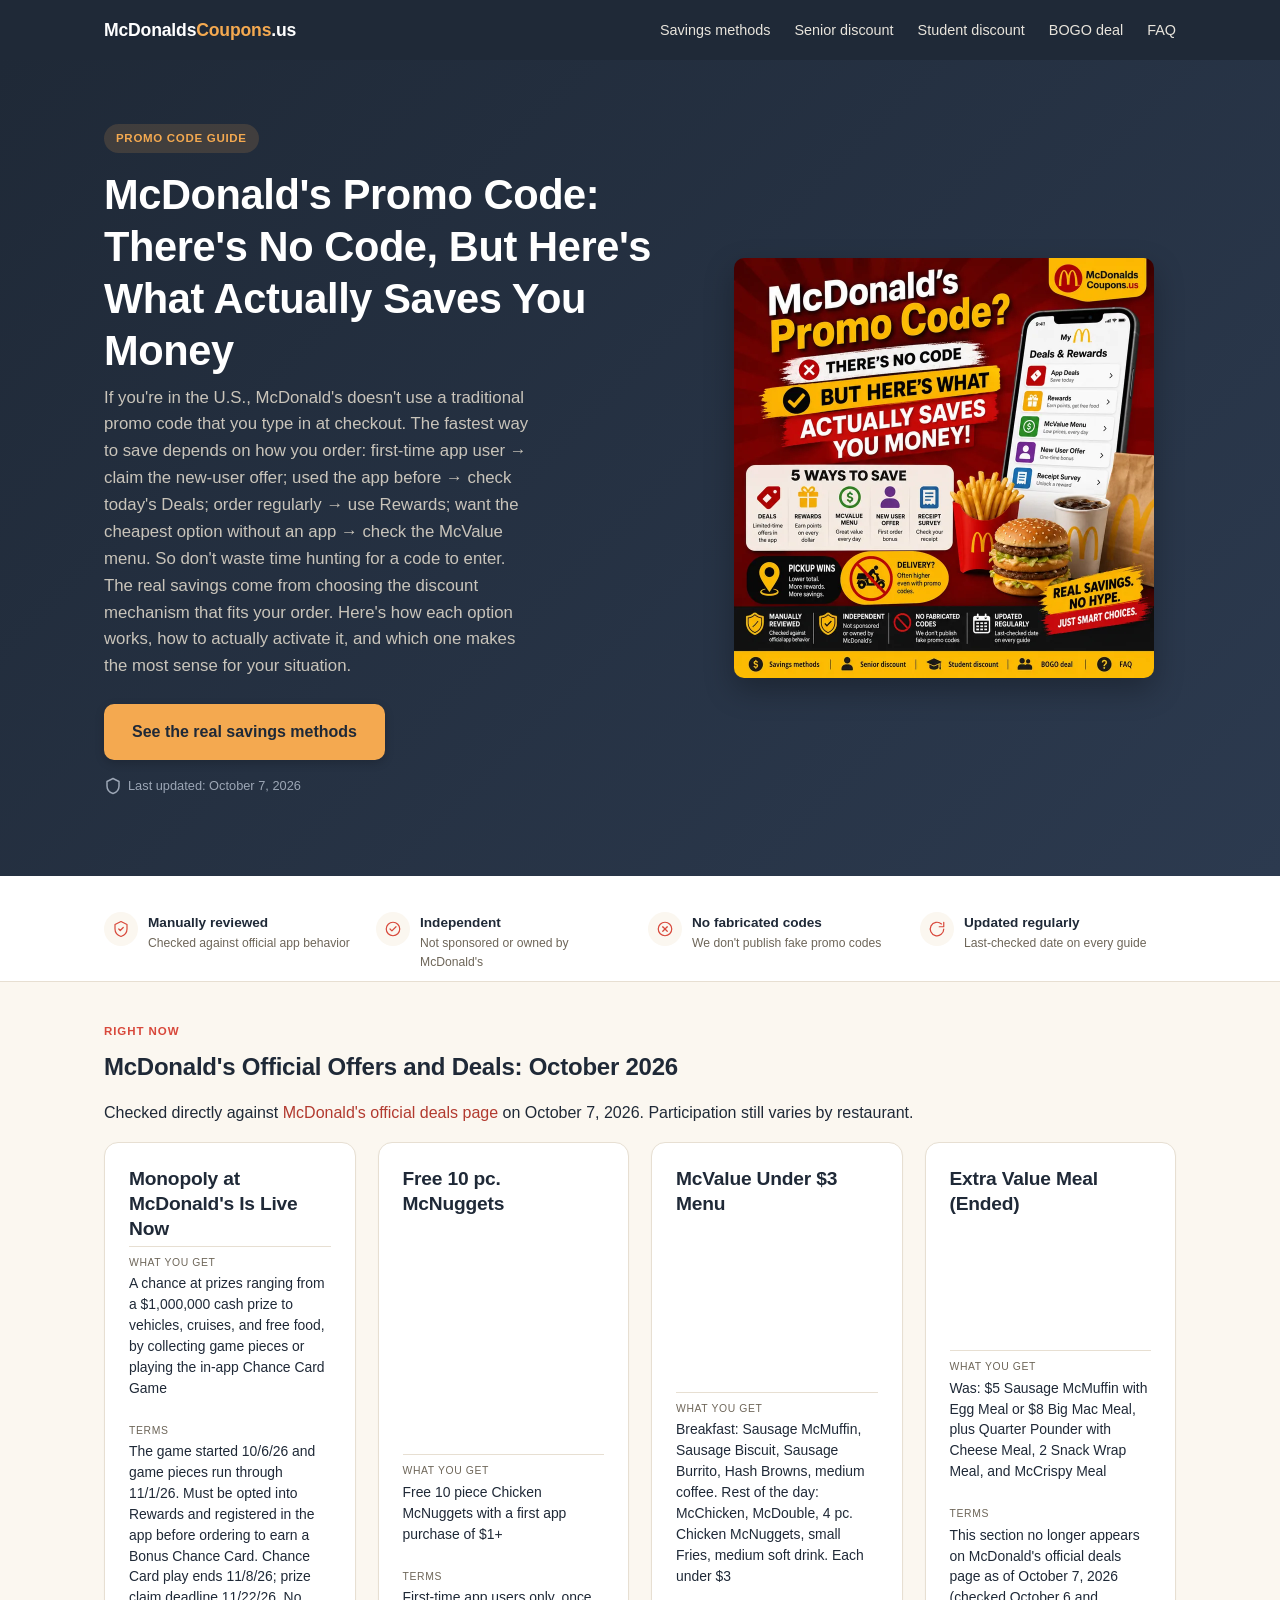
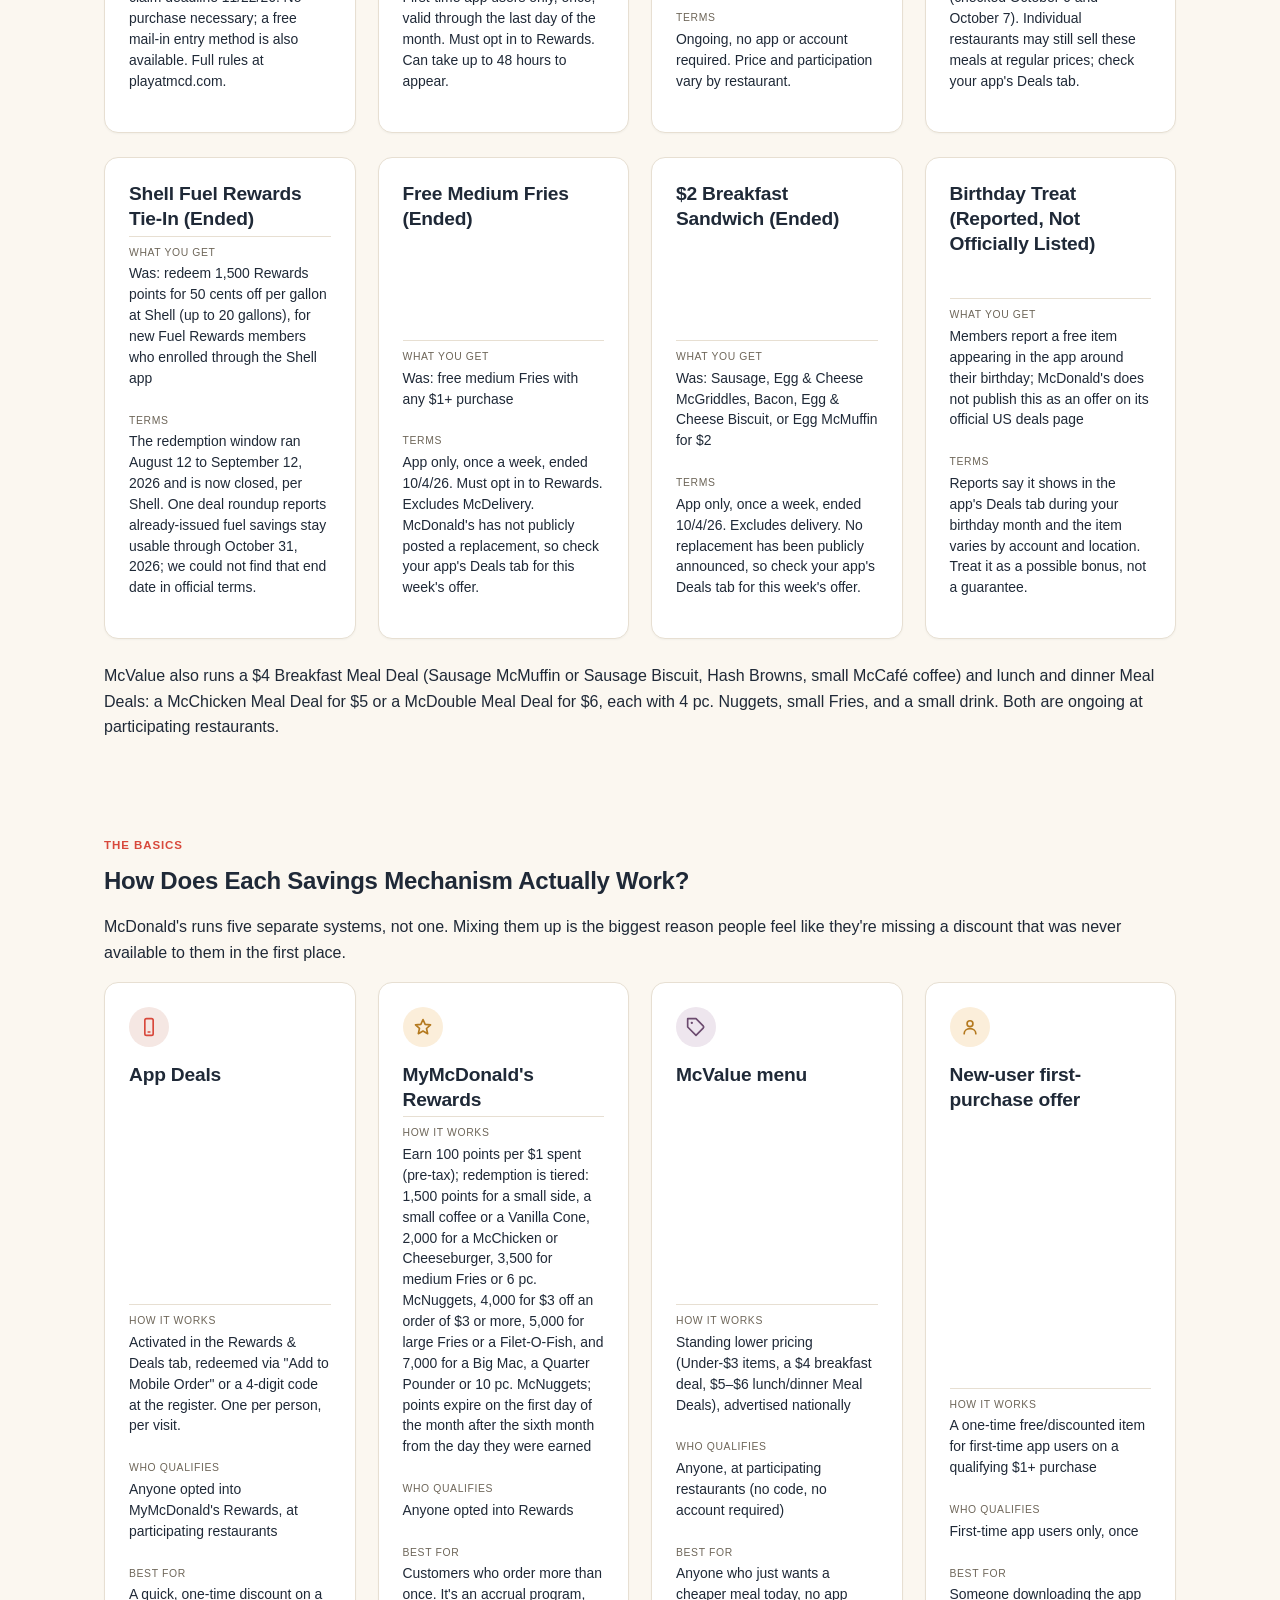
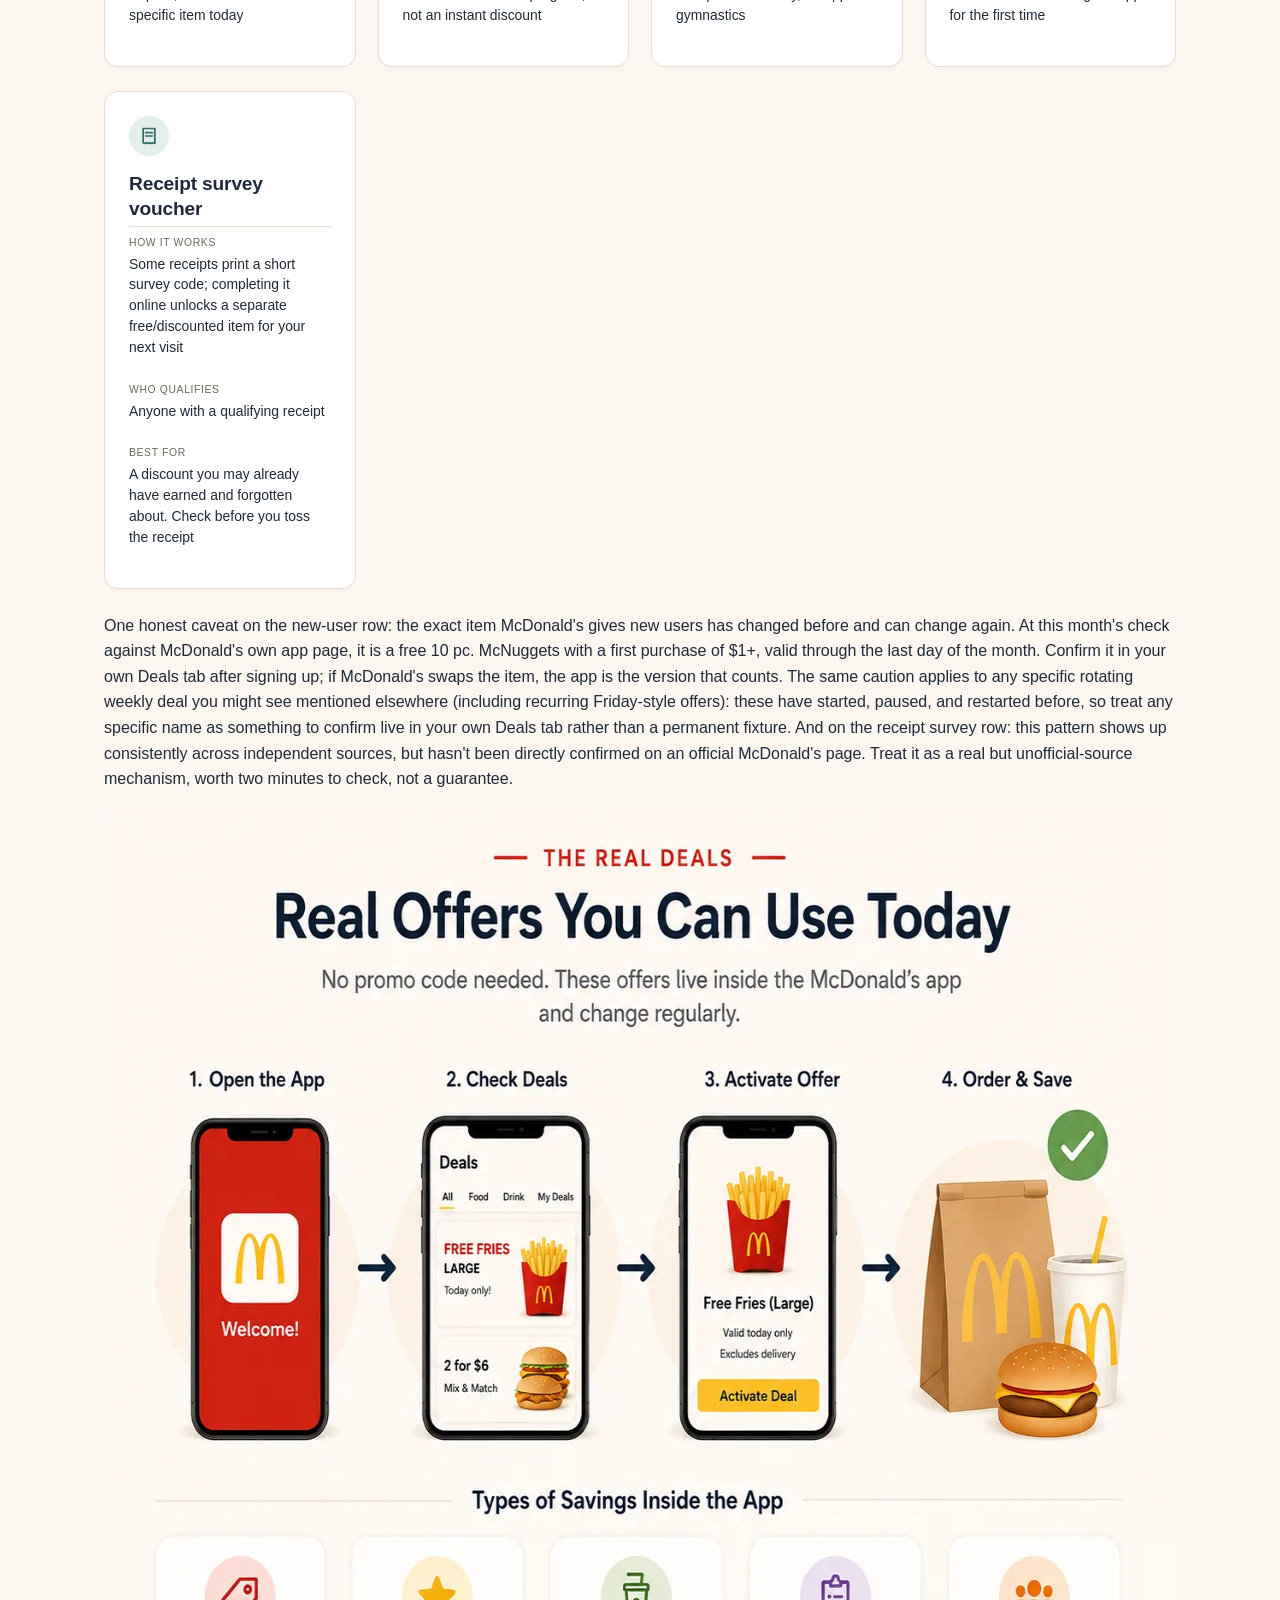
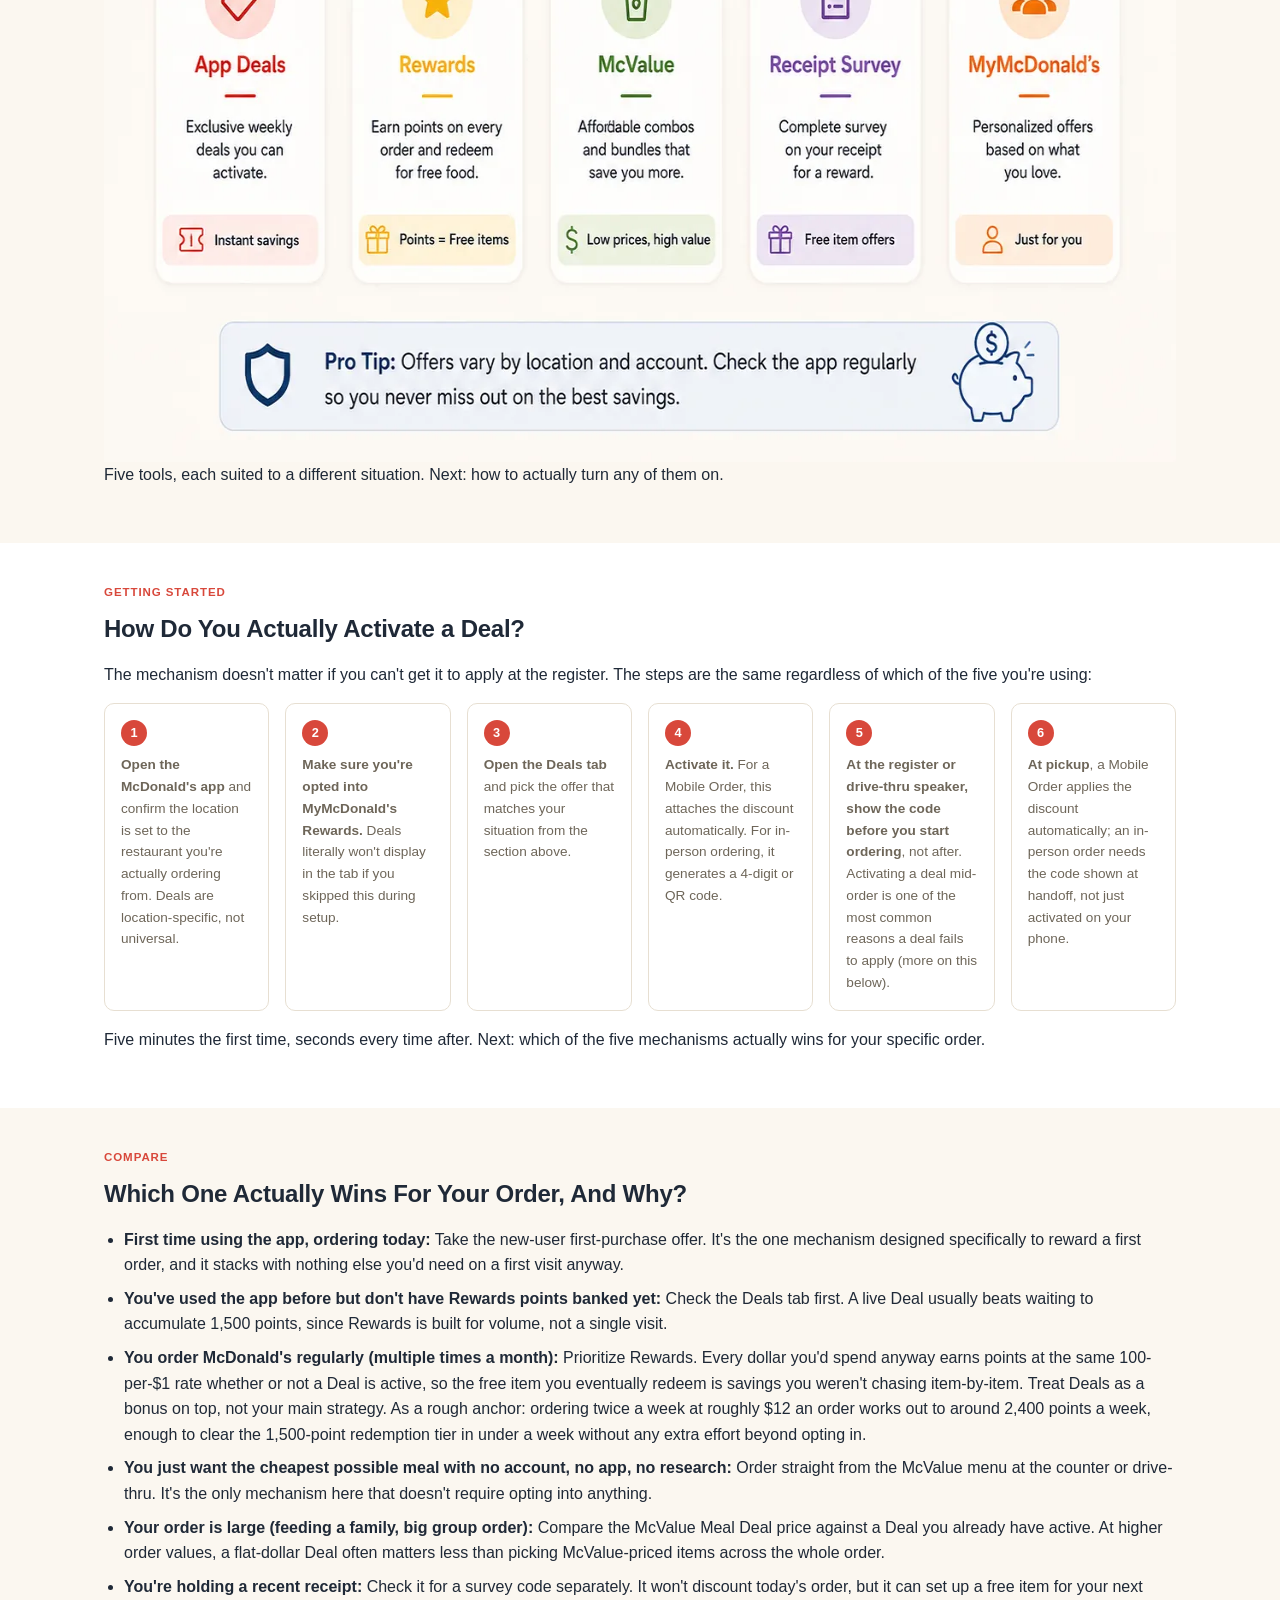
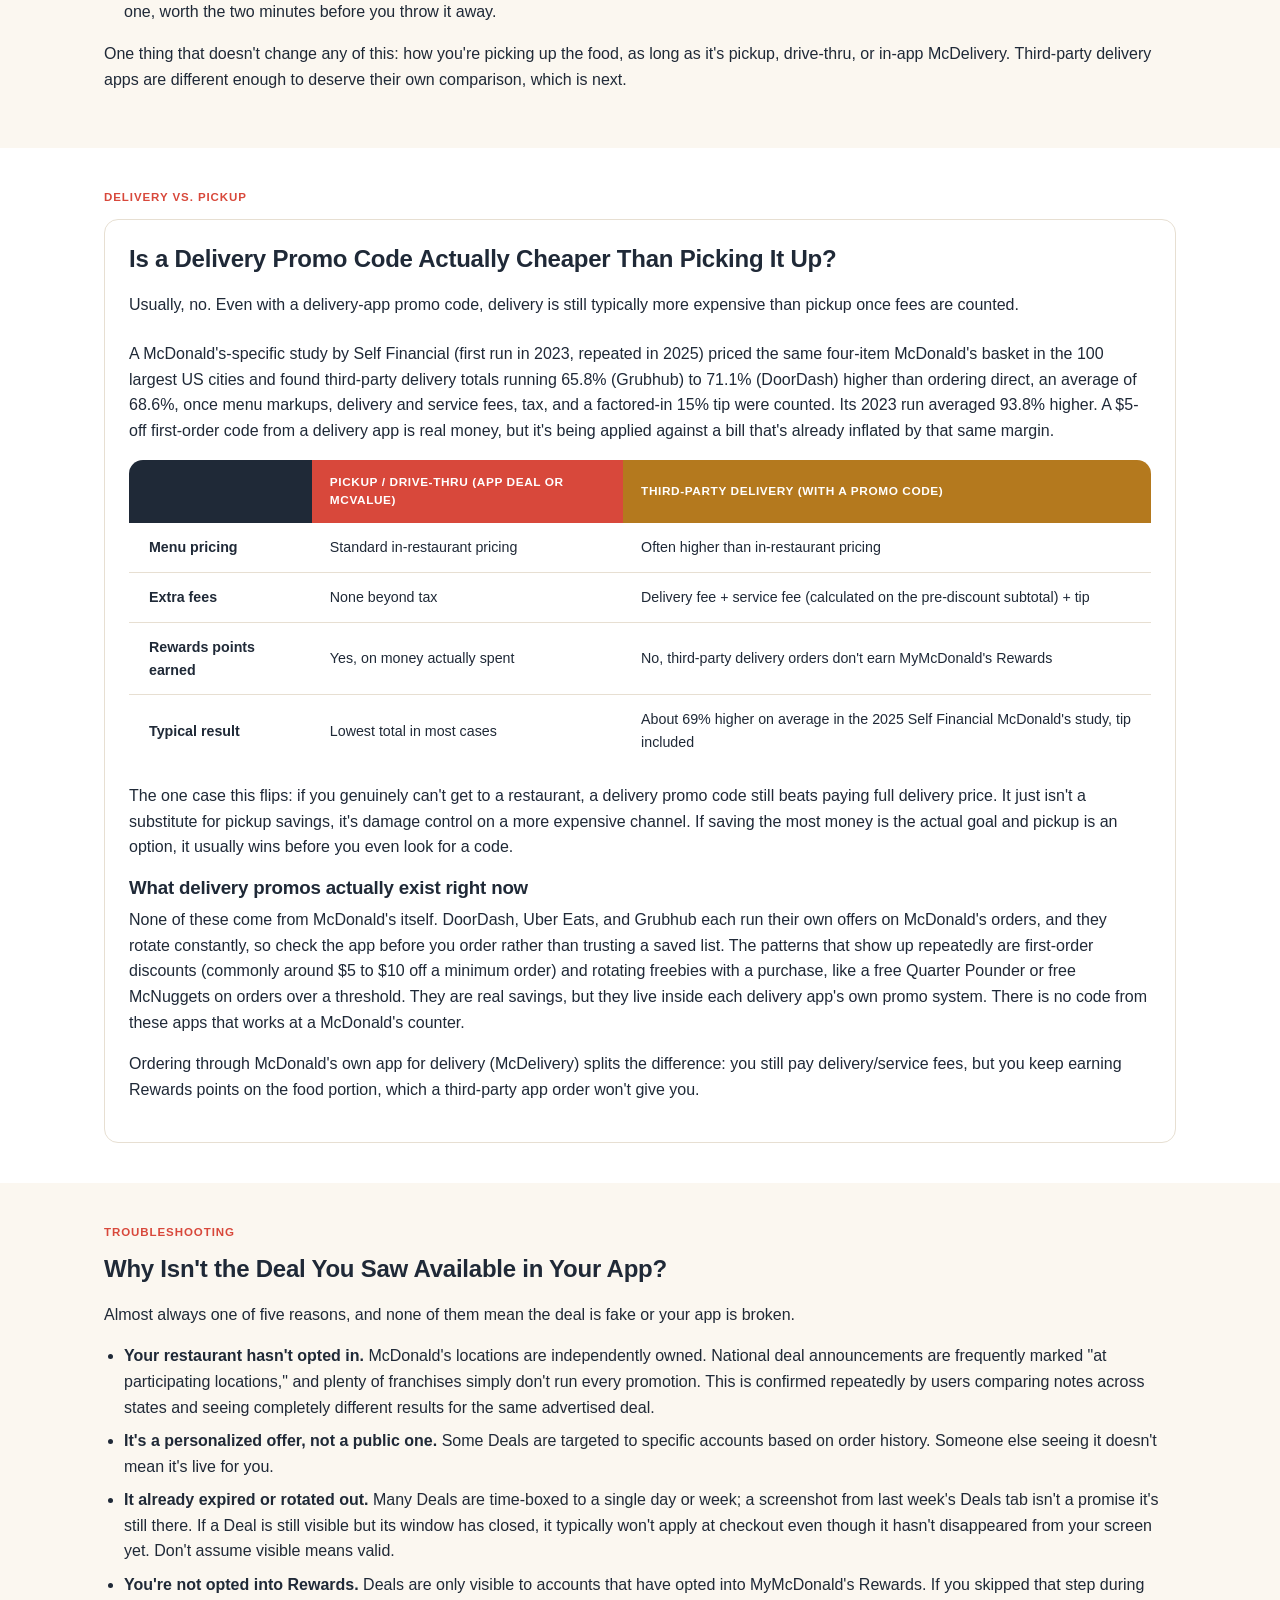
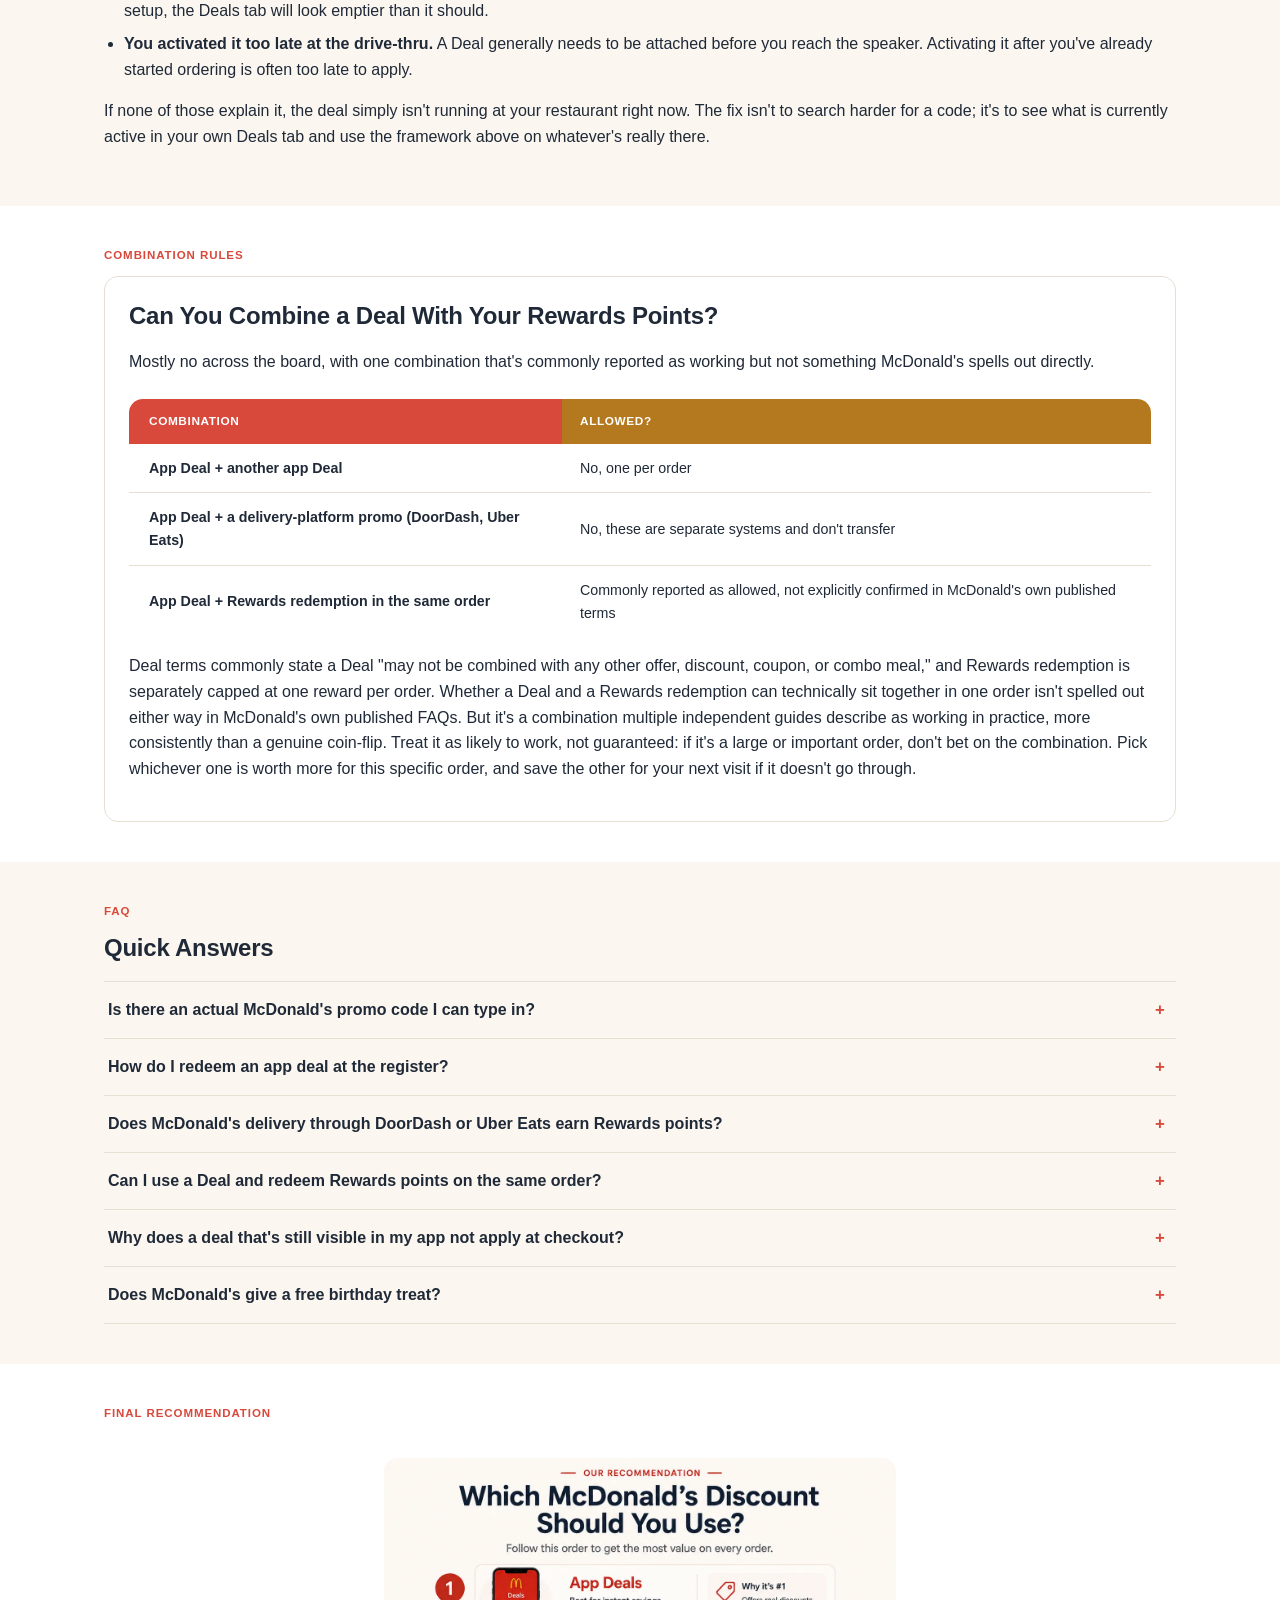
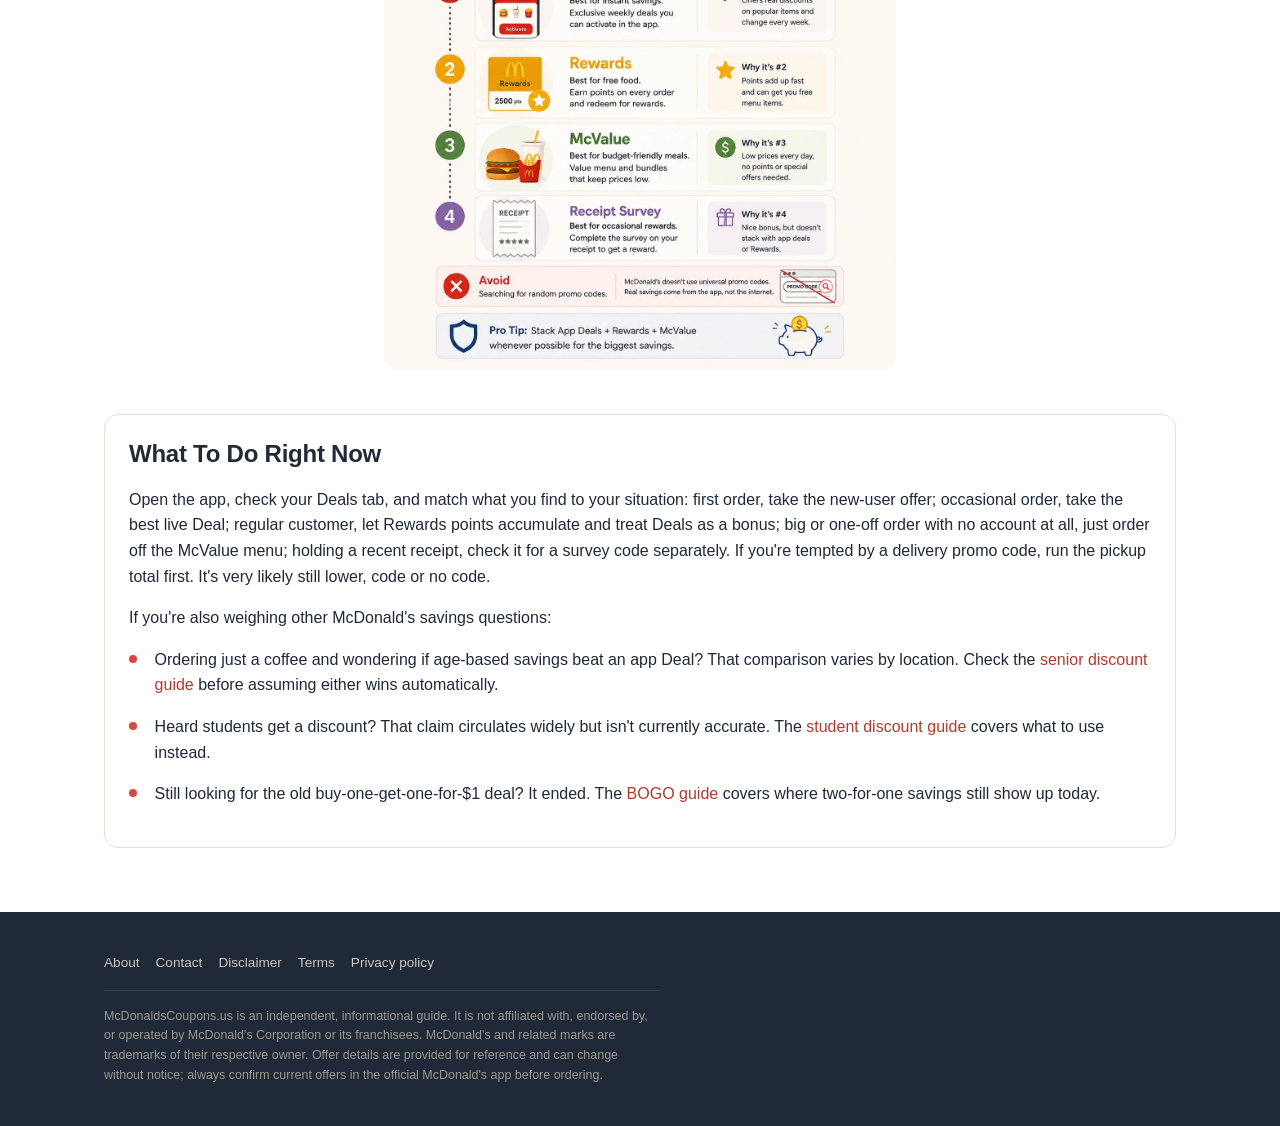
==== commit d48a3074: "Oct 7 audit fix: Extra Value Meal card marked (Ended) - absent from official deals page two runs run" ====
--- a/index.html
+++ b/index.html
@@ -49,7 +49,7 @@
   "@type": "Article",
   "headline": "McDonald's Promo Code: There's No Code, But Here's What Actually Saves You Money",
   "description": "As of October 2026, McDonald's still has no typed promo code. This guide breaks down app Deals, Rewards, McValue, and which one actually saves you the most.",
-  "dateModified": "2026-10-06",
+  "dateModified": "2026-10-07",
   "mainEntityOfPage": "https://mcdonaldscoupons.us/",
   "author": { "@type": "Organization", "name": "McDonaldsCoupons.us" },
   "publisher": {
@@ -143,7 +143,7 @@
       <a href="#mechanisms" class="hero-cta">See the real savings methods</a>
       <p class="hero-meta">
         <svg class="icon-sm" viewBox="0 0 24 24" fill="none" stroke="currentColor" stroke-width="2" stroke-linecap="round" stroke-linejoin="round" aria-hidden="true"><path d="M12 2l8 4v6c0 5-3.5 8.5-8 10-4.5-1.5-8-5-8-10V6l8-4z"/></svg>
-        Last updated: October 6, 2026
+        Last updated: October 7, 2026
       </p>
     </div>
     <div class="hero-image">
@@ -182,7 +182,7 @@
 <div class="container">
 <span class="section-eyebrow">Right now</span>
 <h2>McDonald's Official Offers and Deals: October 2026</h2>
-<p>Checked directly against <a href="https://www.mcdonalds.com/us/en-us/deals.html">McDonald's official deals page</a> on October 6, 2026. Participation still varies by restaurant.</p>
+<p>Checked directly against <a href="https://www.mcdonalds.com/us/en-us/deals.html">McDonald's official deals page</a> on October 7, 2026. Participation still varies by restaurant.</p>
 
 <div class="offer-card-grid">
 <div class="offer-card offer-card--a">
@@ -210,10 +210,10 @@
 </div>
 
 <div class="offer-card offer-card--c">
-<h3>Extra Value Meal</h3>
-<div class="o-fields">
-<div class="o-field"><p class="o-label">What you get</p><p class="o-value">$5 Sausage McMuffin with Egg Meal or $8 Big Mac Meal, plus Quarter Pounder with Cheese Meal, 2 Snack Wrap Meal, and McCrispy Meal</p></div>
-<div class="o-field"><p class="o-label">Terms</p><p class="o-value">Limited time only. Price and participation vary. Prices may be higher for McDelivery.</p></div>
+<h3>Extra Value Meal (Ended)</h3>
+<div class="o-fields">
+<div class="o-field"><p class="o-label">What you get</p><p class="o-value">Was: $5 Sausage McMuffin with Egg Meal or $8 Big Mac Meal, plus Quarter Pounder with Cheese Meal, 2 Snack Wrap Meal, and McCrispy Meal</p></div>
+<div class="o-field"><p class="o-label">Terms</p><p class="o-value">This section no longer appears on McDonald's official deals page as of October 7, 2026 (checked October 6 and October 7). Individual restaurants may still sell these meals at regular prices; check your app's Deals tab.</p></div>
 </div>
 </div>
 
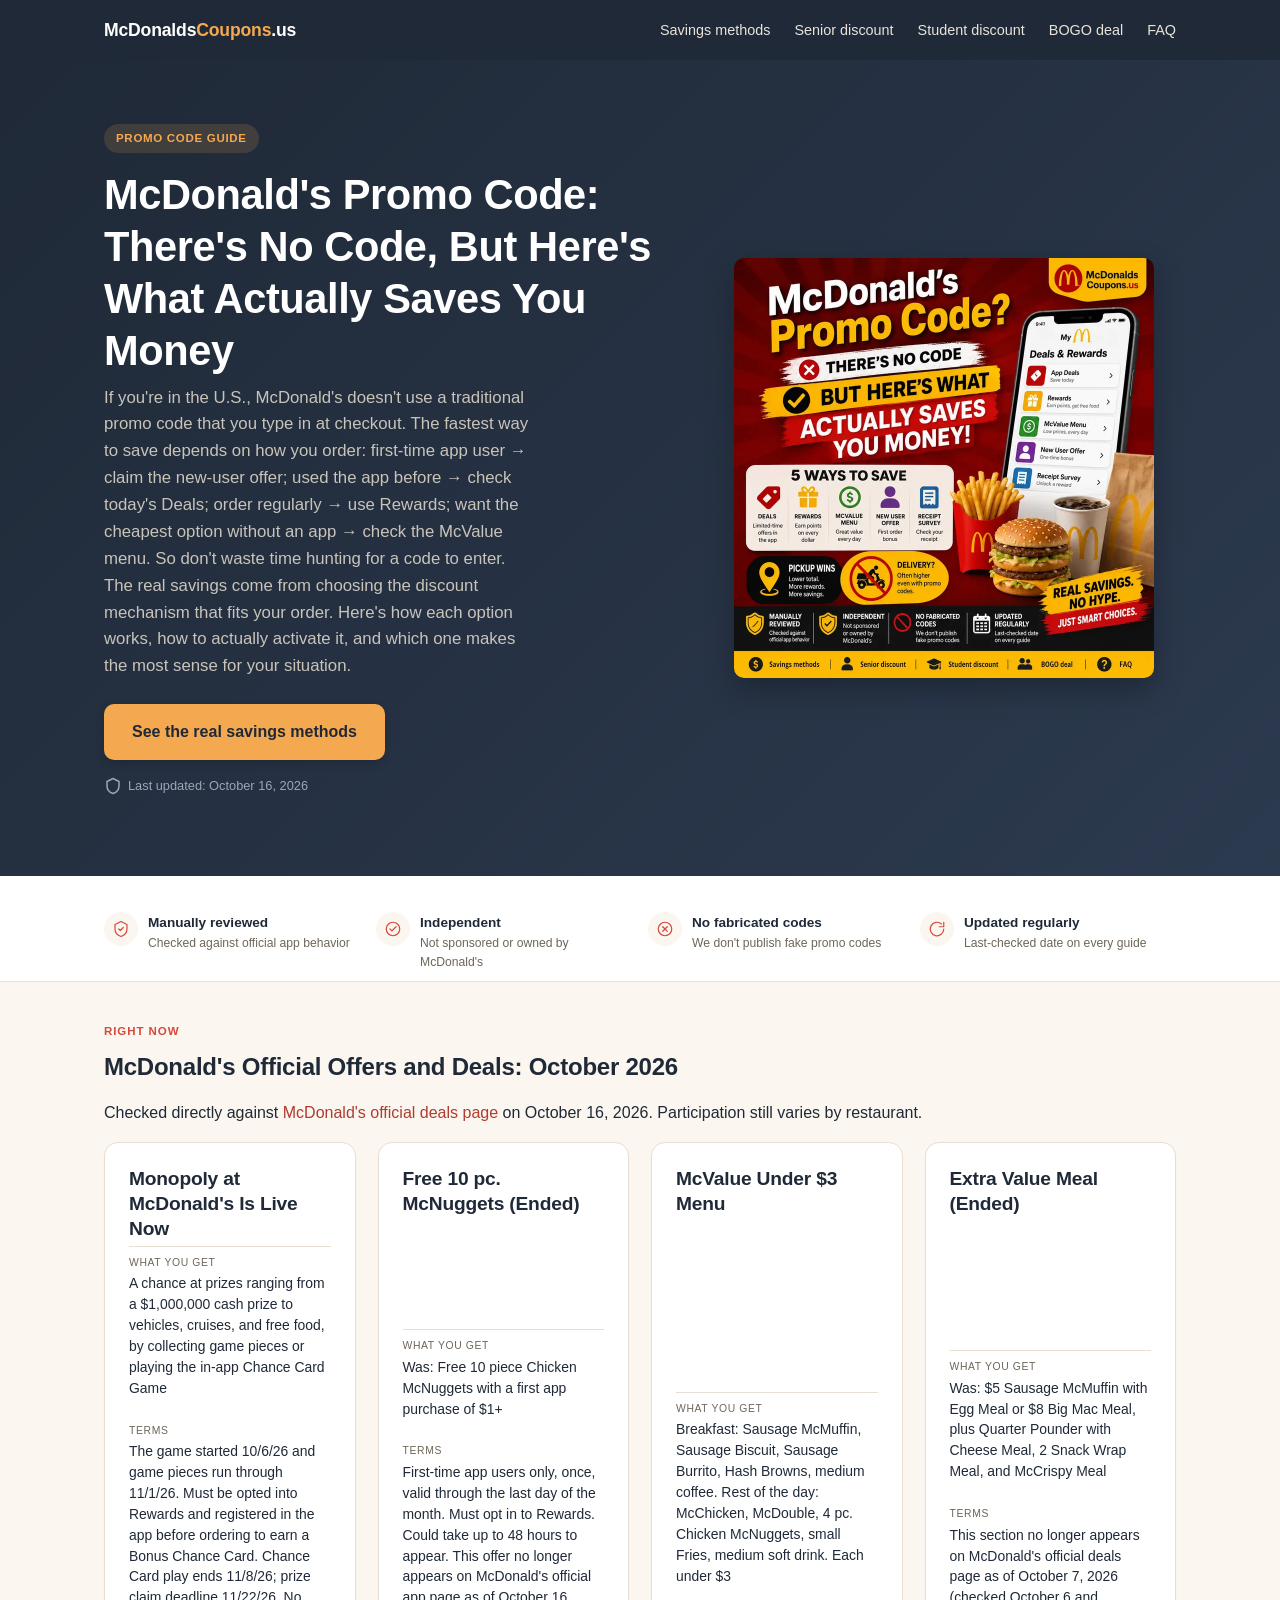
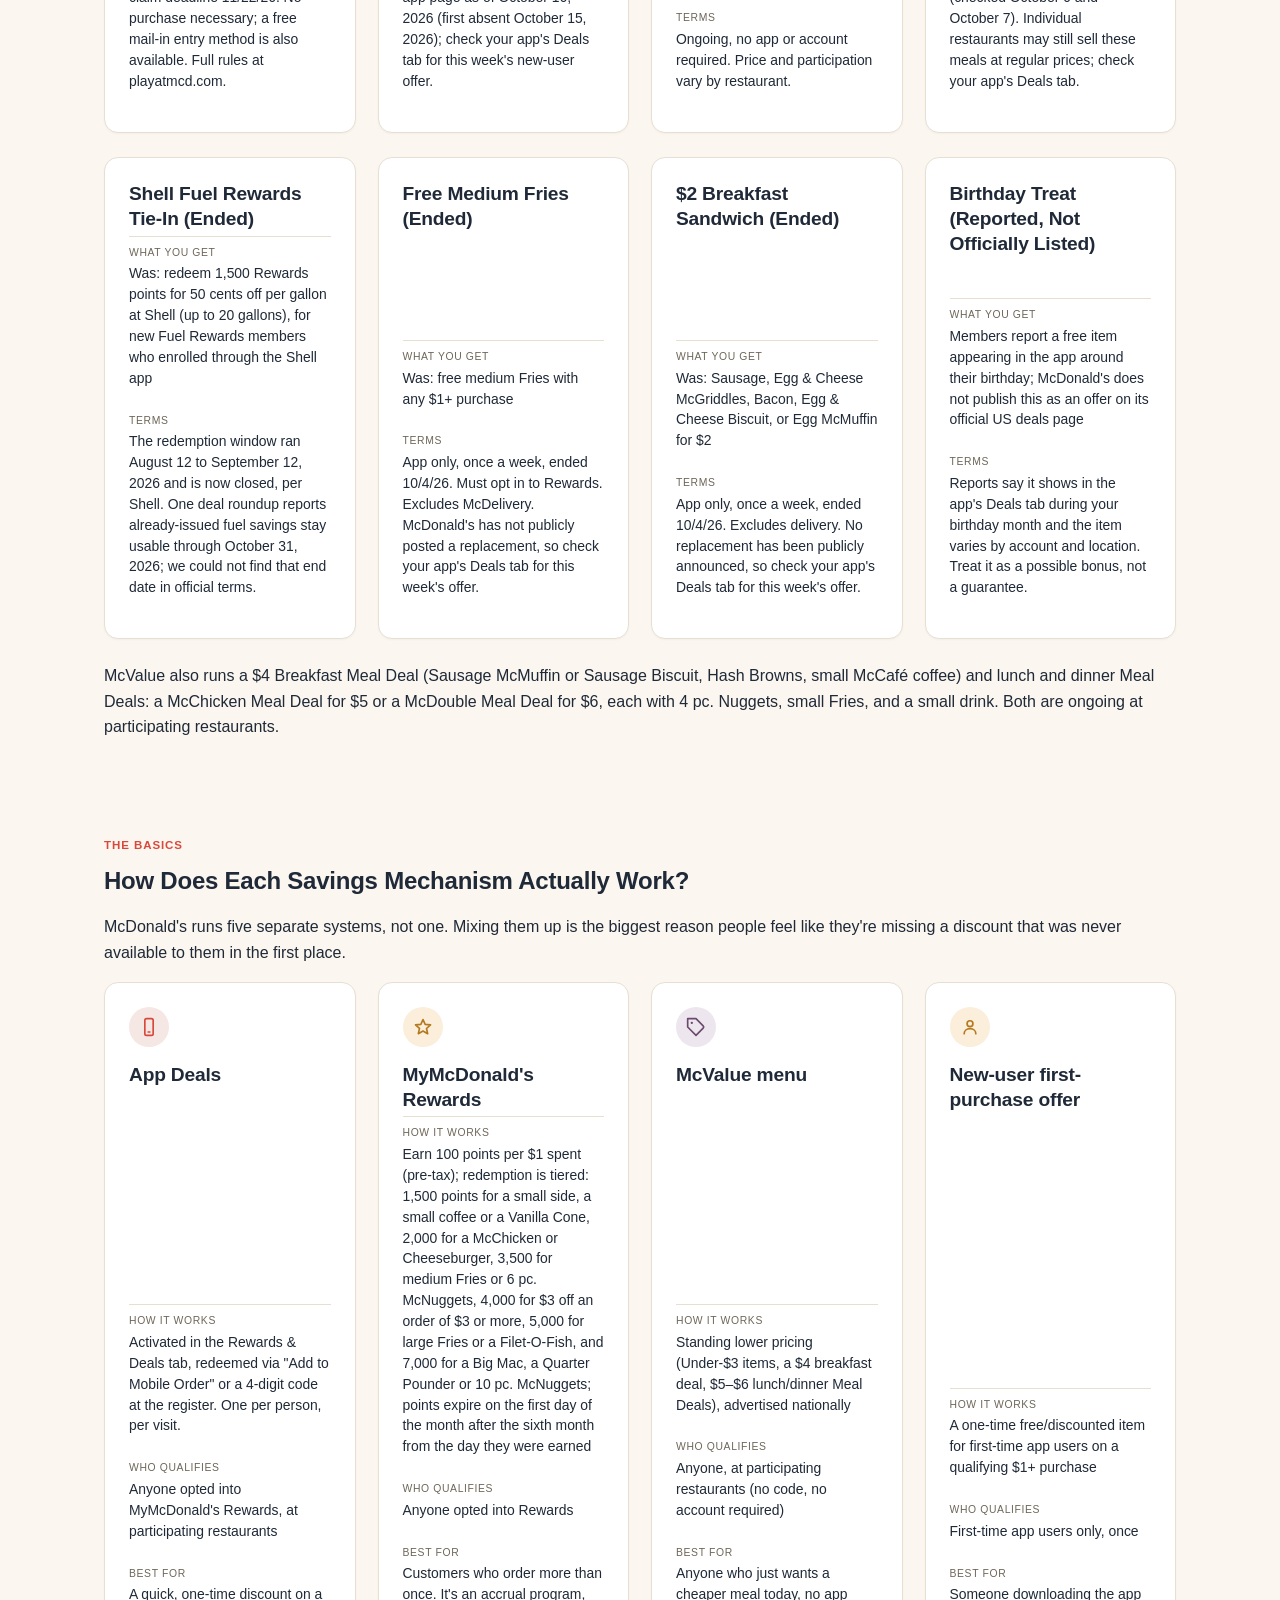
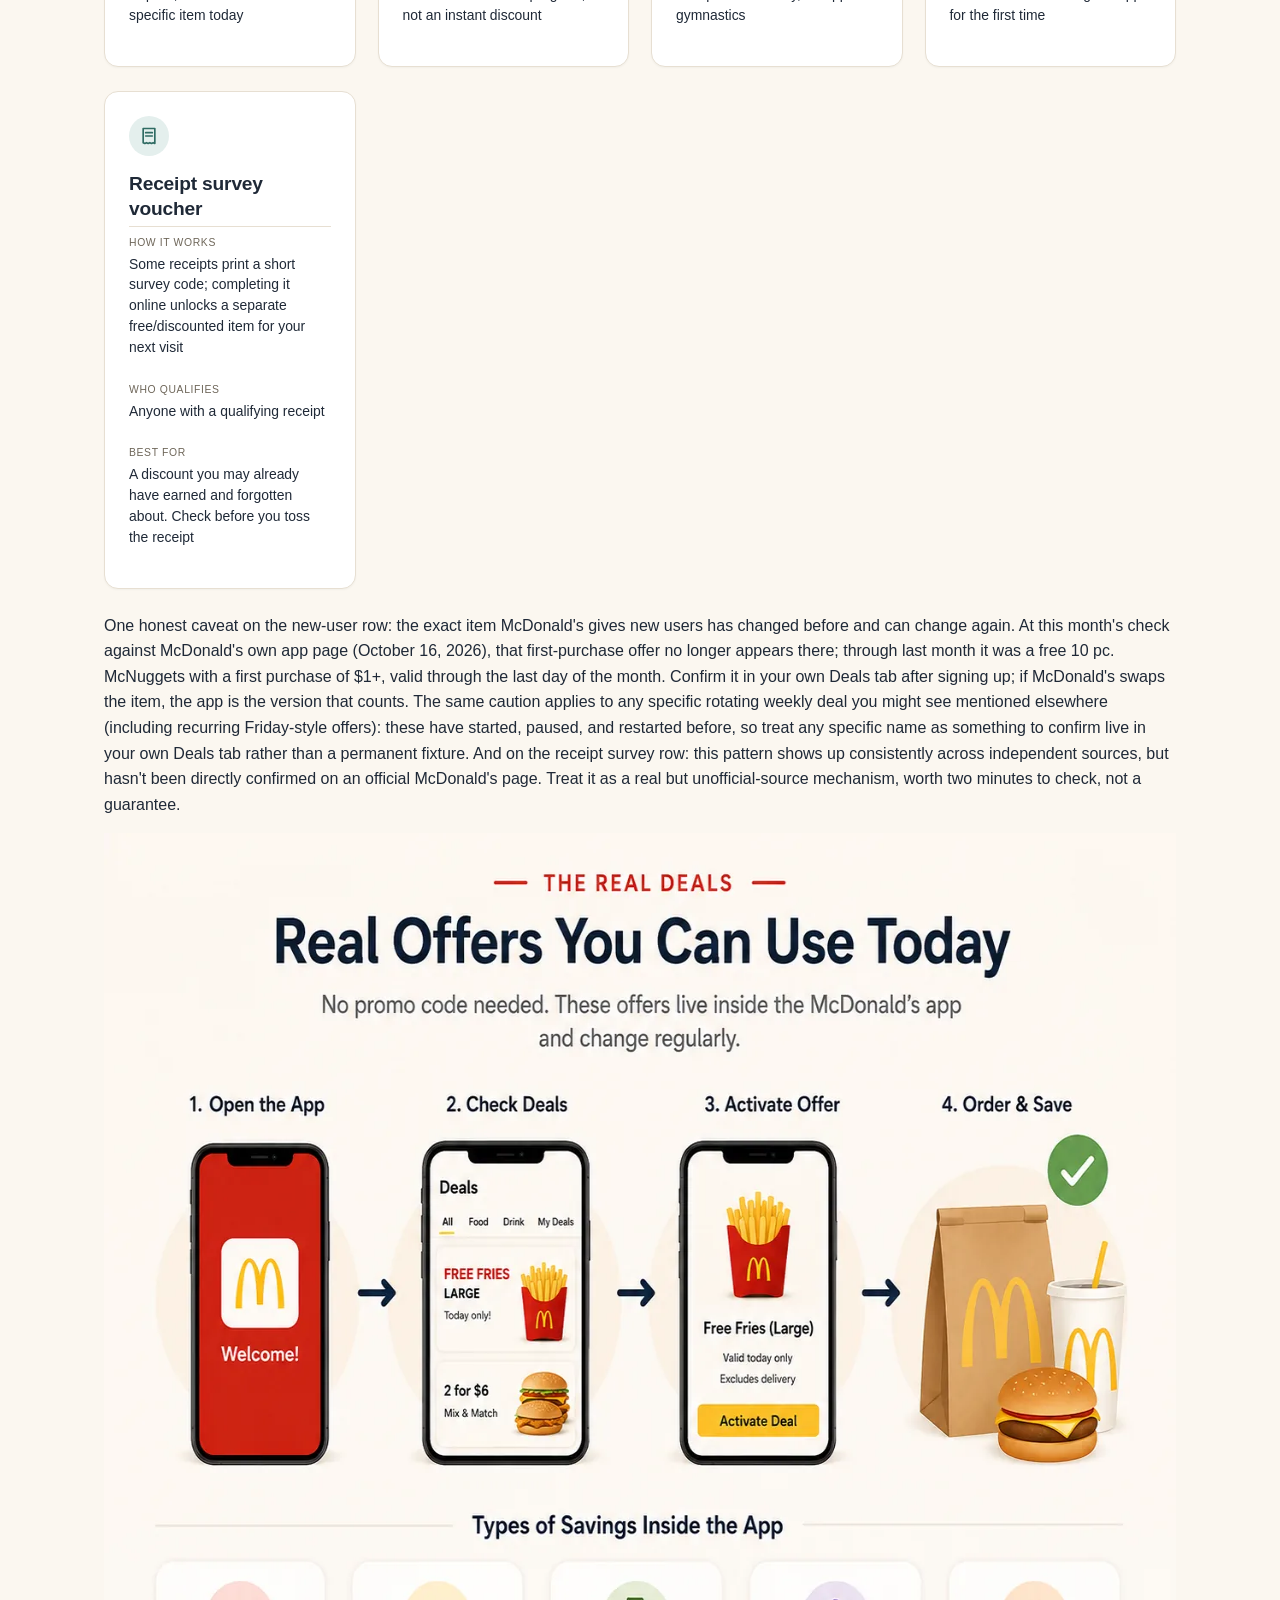
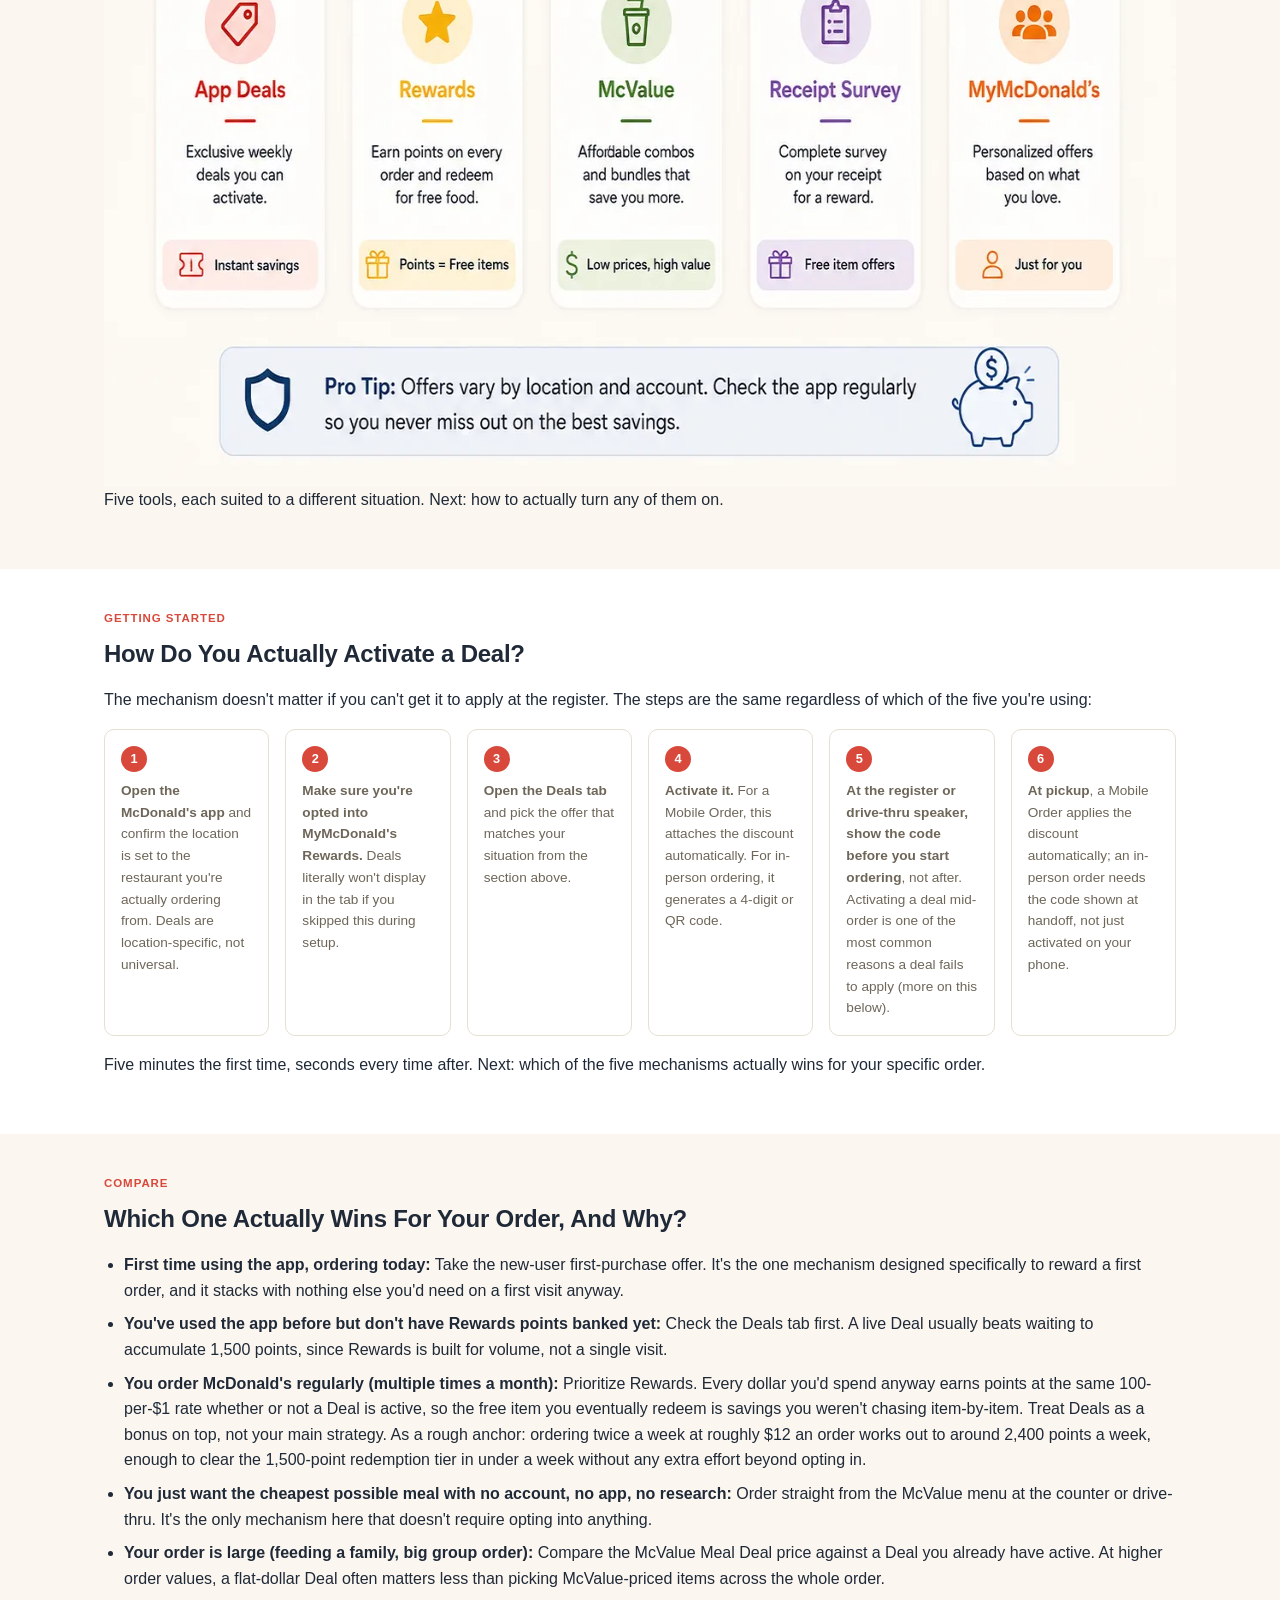
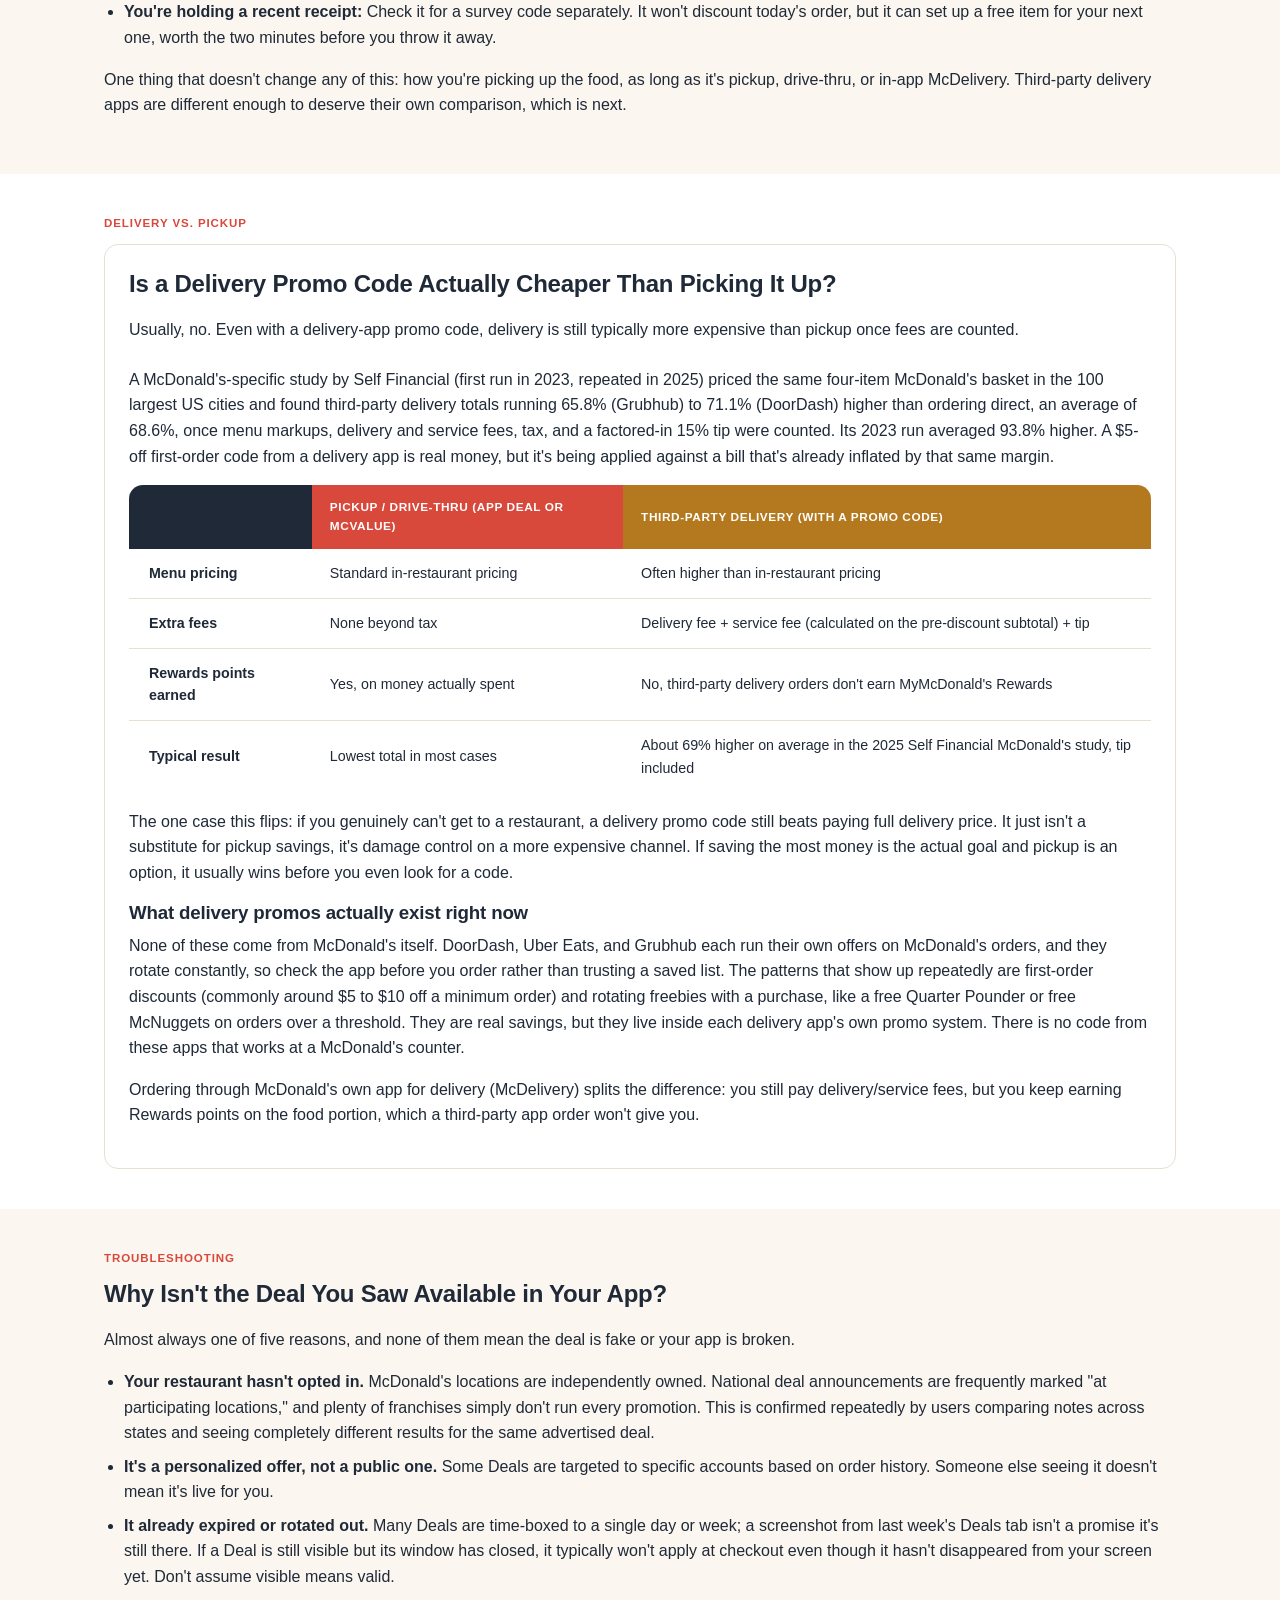
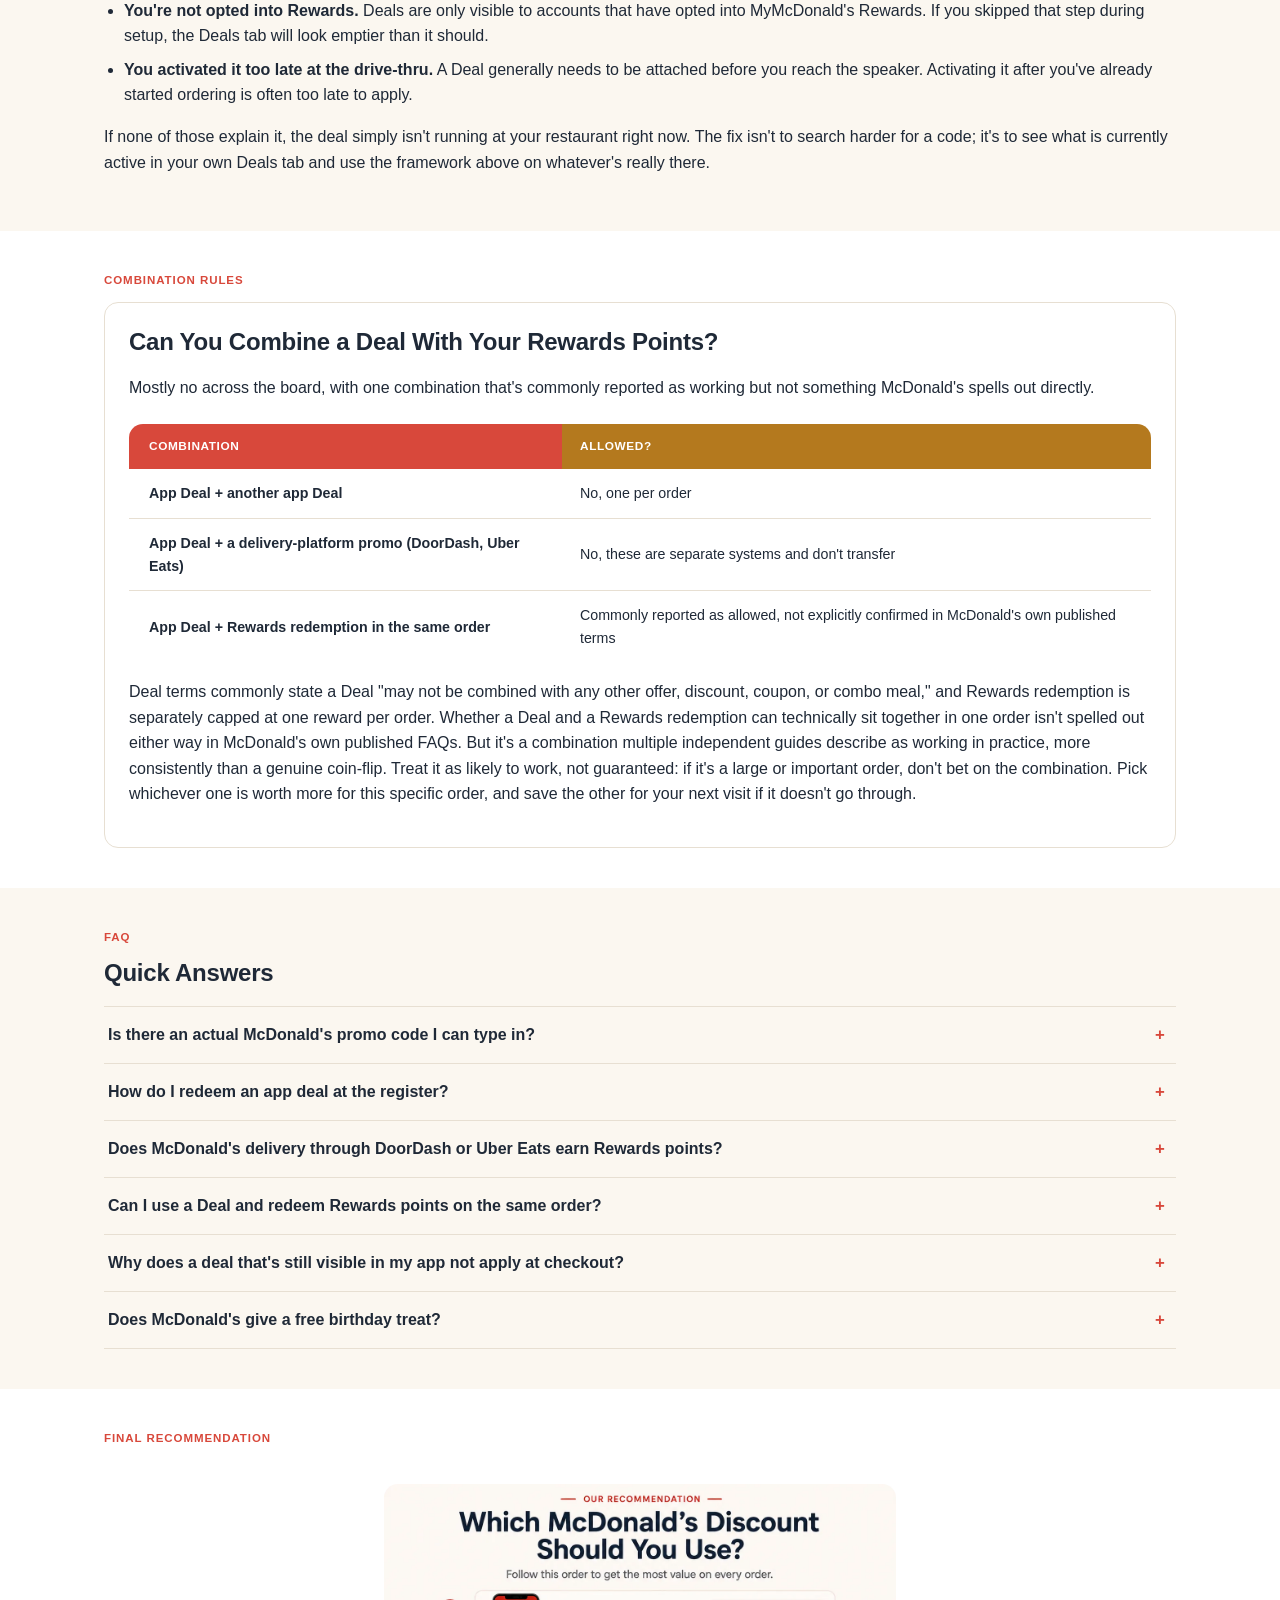
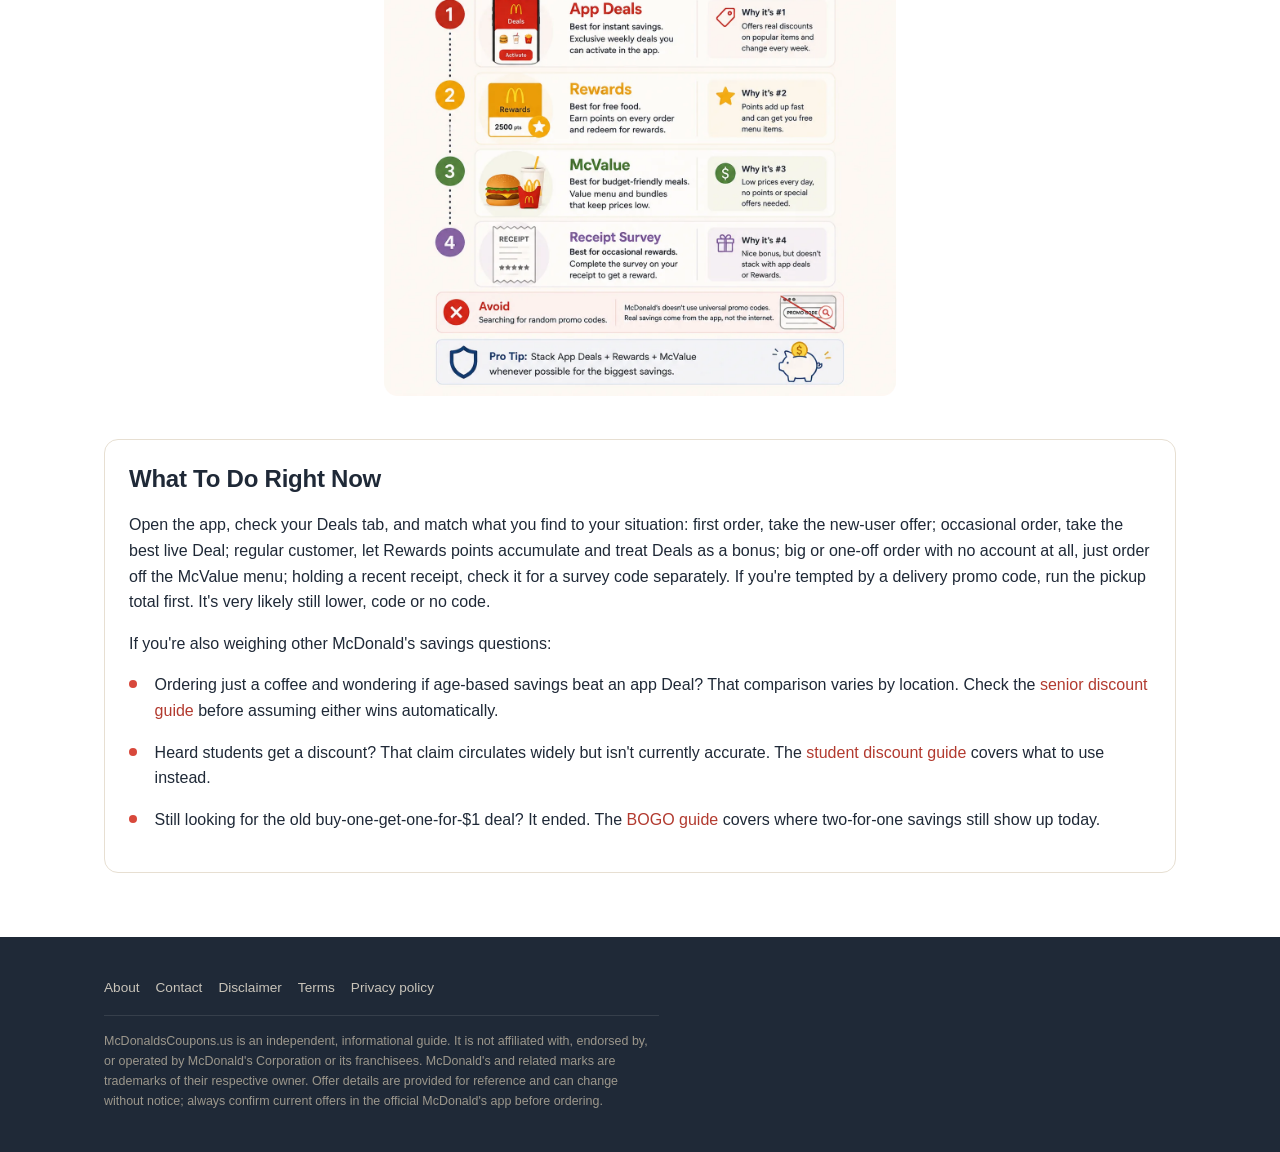
==== commit d049d7e4: "Oct 16 fix: Free 10 pc. McNuggets first-purchase card marked (Ended) - absent from official app page" ====
--- a/index.html
+++ b/index.html
@@ -49,7 +49,7 @@
   "@type": "Article",
   "headline": "McDonald's Promo Code: There's No Code, But Here's What Actually Saves You Money",
   "description": "As of October 2026, McDonald's still has no typed promo code. This guide breaks down app Deals, Rewards, McValue, and which one actually saves you the most.",
-  "dateModified": "2026-10-07",
+  "dateModified": "2026-10-16",
   "mainEntityOfPage": "https://mcdonaldscoupons.us/",
   "author": { "@type": "Organization", "name": "McDonaldsCoupons.us" },
   "publisher": {
@@ -109,7 +109,7 @@
       "name": "Does McDonald's give a free birthday treat?",
       "acceptedAnswer": {
         "@type": "Answer",
-        "text": "McDonald's does not list a birthday offer on its official US deals page. Members report a free item appearing in the app's Deals tab around their birthday, and the item varies. Check the tab during your birthday month rather than expecting it automatically."
+        "text": "McDonald's doesn't list a birthday offer on its official deals page. Members do report a free item appearing in the app's Deals tab around their birthday, and the item varies by account and location. Check the tab during your birthday month rather than expecting it automatically, and treat it as a bonus, not a guarantee."
       }
     }
   ]
@@ -143,7 +143,7 @@
       <a href="#mechanisms" class="hero-cta">See the real savings methods</a>
       <p class="hero-meta">
         <svg class="icon-sm" viewBox="0 0 24 24" fill="none" stroke="currentColor" stroke-width="2" stroke-linecap="round" stroke-linejoin="round" aria-hidden="true"><path d="M12 2l8 4v6c0 5-3.5 8.5-8 10-4.5-1.5-8-5-8-10V6l8-4z"/></svg>
-        Last updated: October 7, 2026
+        Last updated: October 16, 2026
       </p>
     </div>
     <div class="hero-image">
@@ -182,7 +182,7 @@
 <div class="container">
 <span class="section-eyebrow">Right now</span>
 <h2>McDonald's Official Offers and Deals: October 2026</h2>
-<p>Checked directly against <a href="https://www.mcdonalds.com/us/en-us/deals.html">McDonald's official deals page</a> on October 7, 2026. Participation still varies by restaurant.</p>
+<p>Checked directly against <a href="https://www.mcdonalds.com/us/en-us/deals.html">McDonald's official deals page</a> on October 16, 2026. Participation still varies by restaurant.</p>
 
 <div class="offer-card-grid">
 <div class="offer-card offer-card--a">
@@ -194,10 +194,10 @@
 </div>
 
 <div class="offer-card offer-card--b">
-<h3>Free 10 pc. McNuggets</h3>
-<div class="o-fields">
-<div class="o-field"><p class="o-label">What you get</p><p class="o-value">Free 10 piece Chicken McNuggets with a first app purchase of $1+</p></div>
-<div class="o-field"><p class="o-label">Terms</p><p class="o-value">First-time app users only, once, valid through the last day of the month. Must opt in to Rewards. Can take up to 48 hours to appear.</p></div>
+<h3>Free 10 pc. McNuggets (Ended)</h3>
+<div class="o-fields">
+<div class="o-field"><p class="o-label">What you get</p><p class="o-value">Was: Free 10 piece Chicken McNuggets with a first app purchase of $1+</p></div>
+<div class="o-field"><p class="o-label">Terms</p><p class="o-value">First-time app users only, once, valid through the last day of the month. Must opt in to Rewards. Could take up to 48 hours to appear. This offer no longer appears on McDonald's official app page as of October 16, 2026 (first absent October 15, 2026); check your app's Deals tab for this week's new-user offer.</p></div>
 </div>
 </div>
 
@@ -308,7 +308,7 @@
       </div>
     </div>
 
-    <p>One honest caveat on the new-user row: the exact item McDonald's gives new users has changed before and can change again. At this month's check against McDonald's own app page, it is a free 10 pc. McNuggets with a first purchase of $1+, valid through the last day of the month. Confirm it in your own Deals tab after signing up; if McDonald's swaps the item, the app is the version that counts. The same caution applies to any specific rotating weekly deal you might see mentioned elsewhere (including recurring Friday-style offers): these have started, paused, and restarted before, so treat any specific name as something to confirm live in your own Deals tab rather than a permanent fixture. And on the receipt survey row: this pattern shows up consistently across independent sources, but hasn't been directly confirmed on an official McDonald's page. Treat it as a real but unofficial-source mechanism, worth two minutes to check, not a guarantee.</p>
+    <p>One honest caveat on the new-user row: the exact item McDonald's gives new users has changed before and can change again. At this month's check against McDonald's own app page (October 16, 2026), that first-purchase offer no longer appears there; through last month it was a free 10 pc. McNuggets with a first purchase of $1+, valid through the last day of the month. Confirm it in your own Deals tab after signing up; if McDonald's swaps the item, the app is the version that counts. The same caution applies to any specific rotating weekly deal you might see mentioned elsewhere (including recurring Friday-style offers): these have started, paused, and restarted before, so treat any specific name as something to confirm live in your own Deals tab rather than a permanent fixture. And on the receipt survey row: this pattern shows up consistently across independent sources, but hasn't been directly confirmed on an official McDonald's page. Treat it as a real but unofficial-source mechanism, worth two minutes to check, not a guarantee.</p>
     <img src="images/real-mcdonalds-offers-today.webp" alt="How to use McDonald's app deals: open the app, check Deals, activate an offer, then order and save. Illustrative example of the in-app flow." width="1254" height="1254" loading="lazy" decoding="async">
     <p>Five tools, each suited to a different situation. Next: how to actually turn any of them on.</p>
   </div>
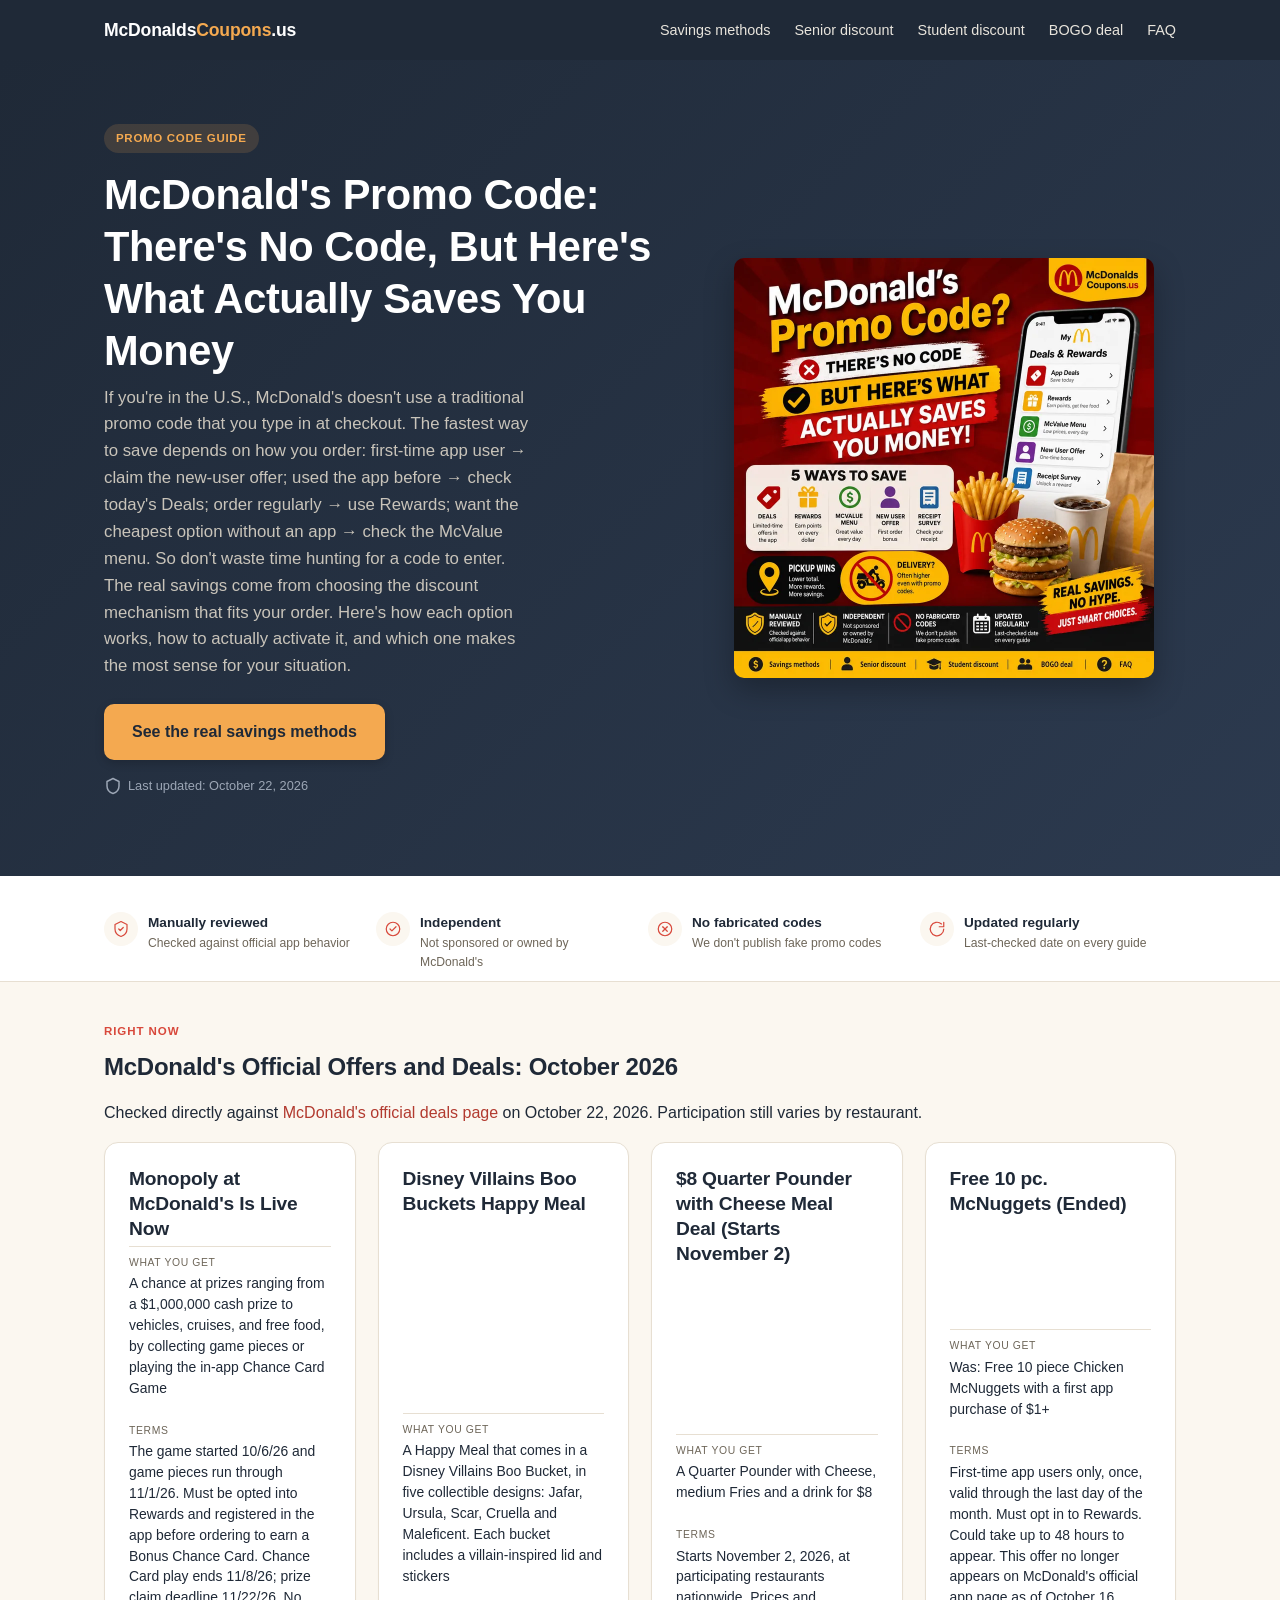
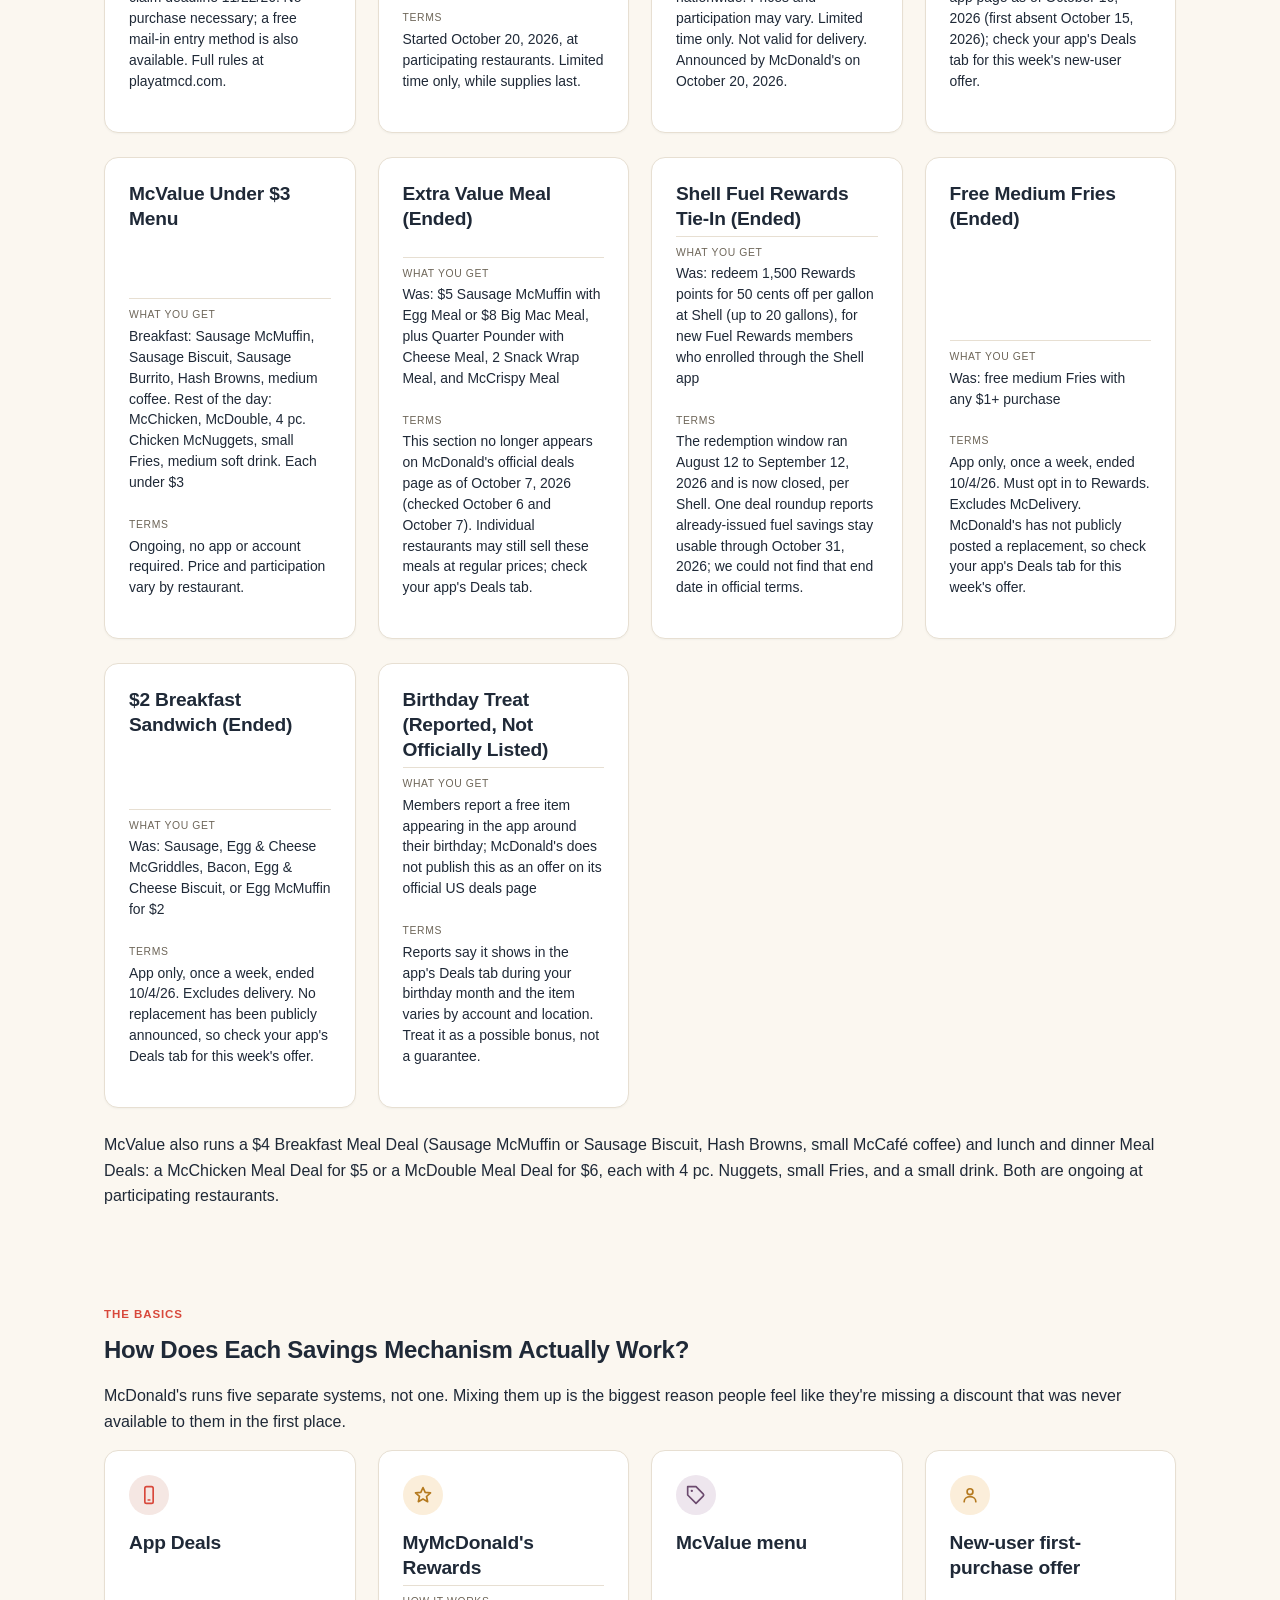
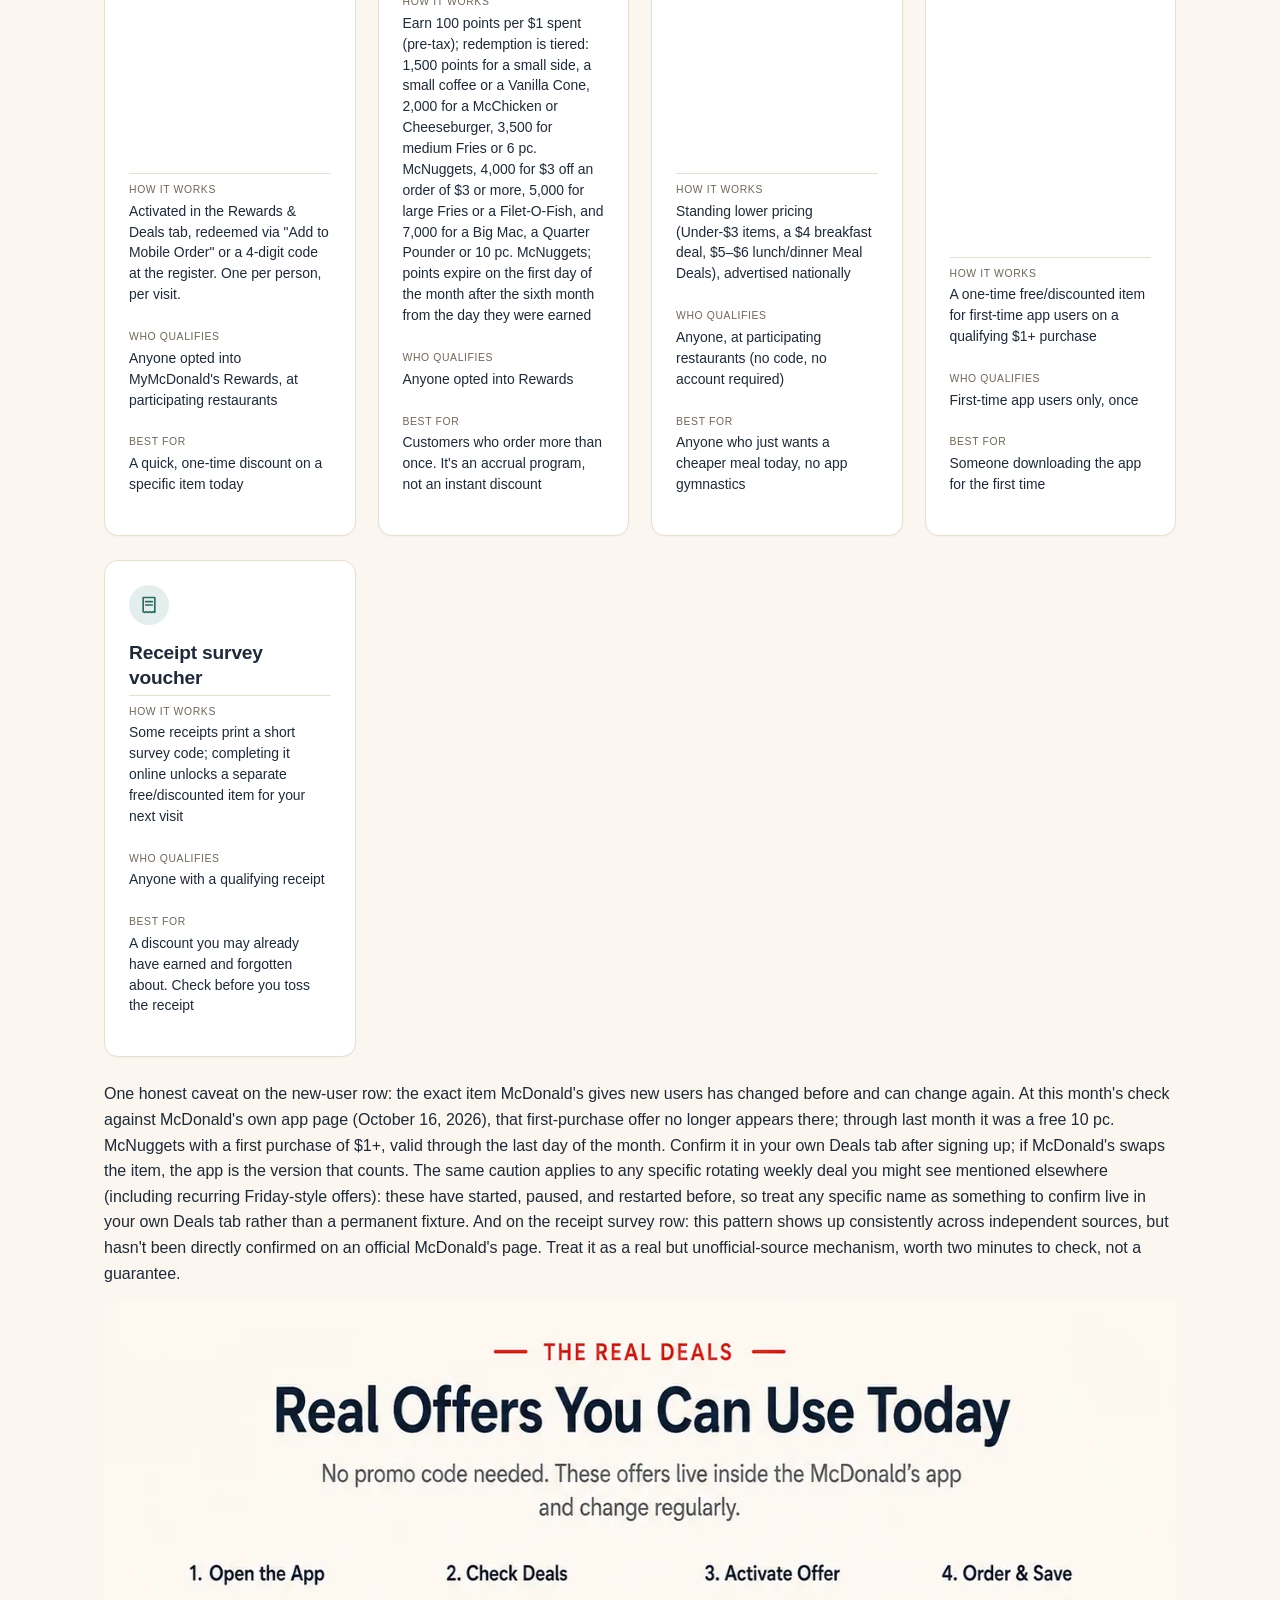
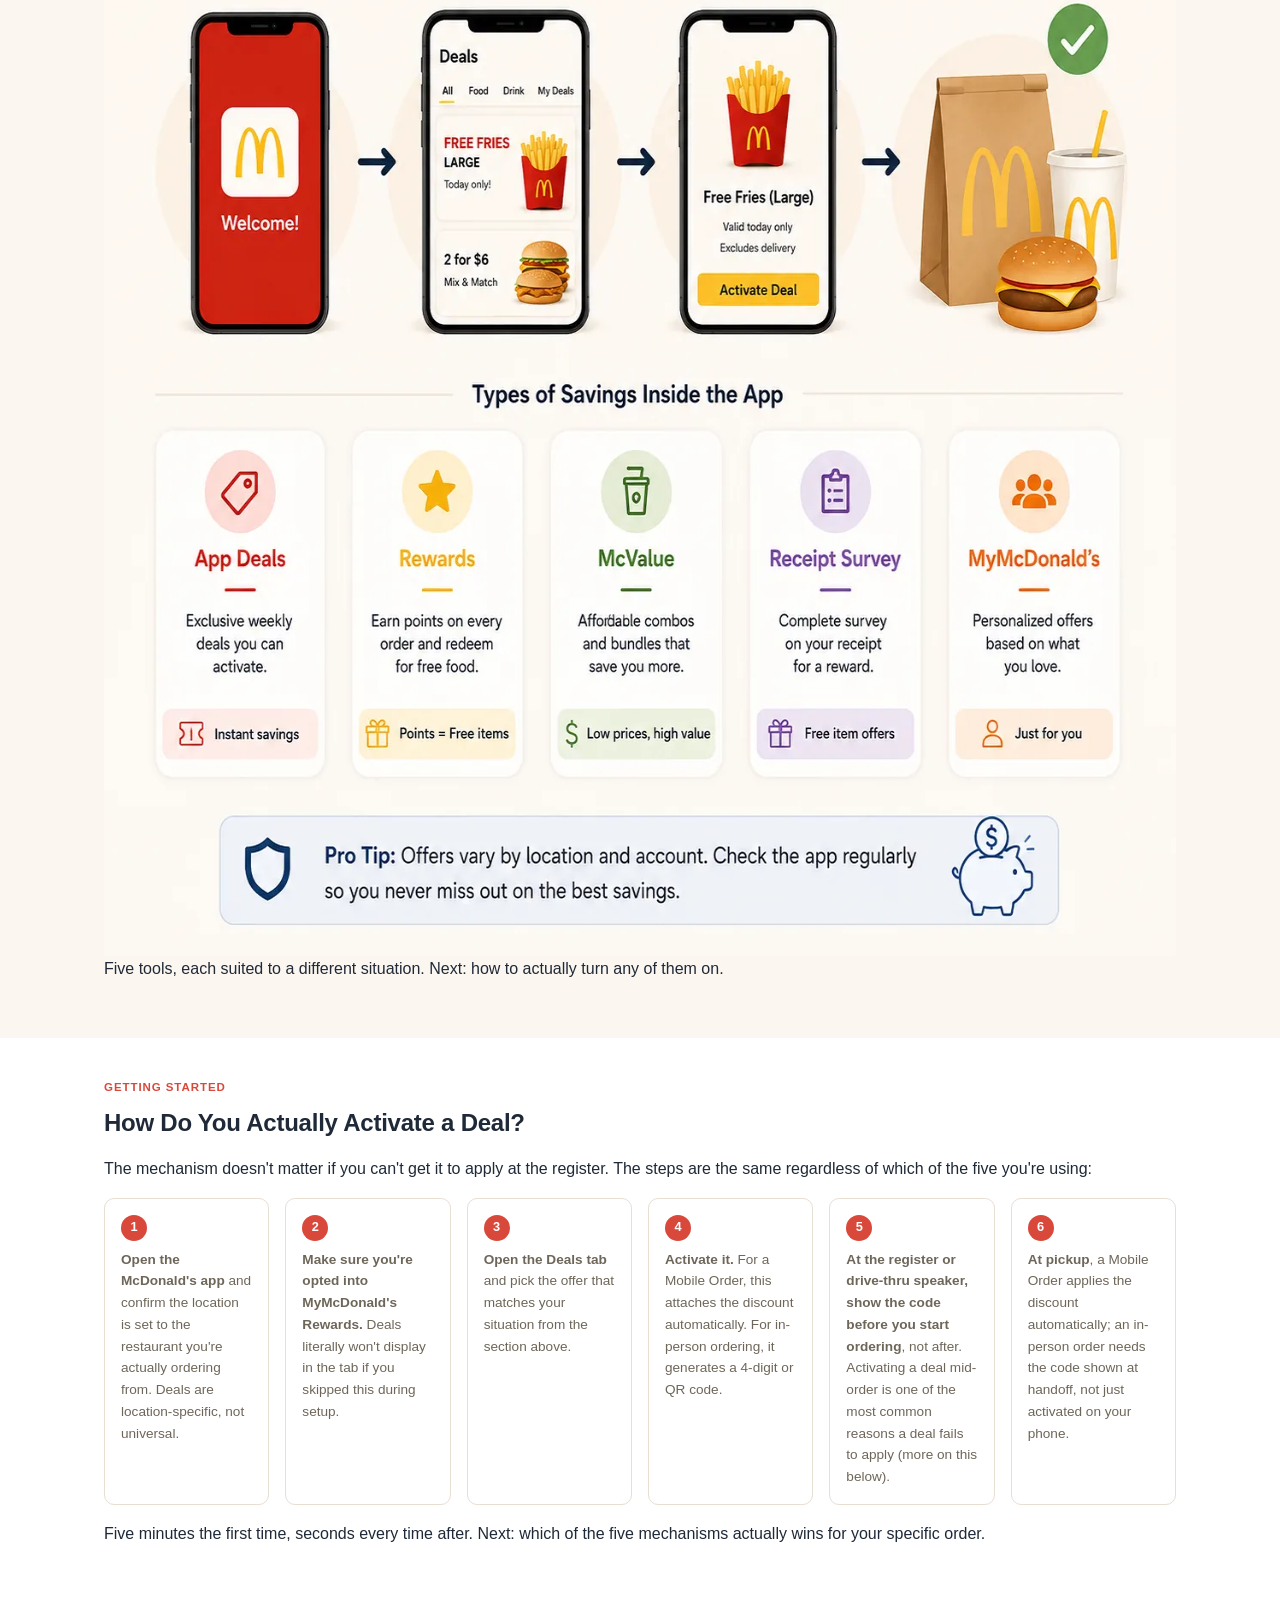
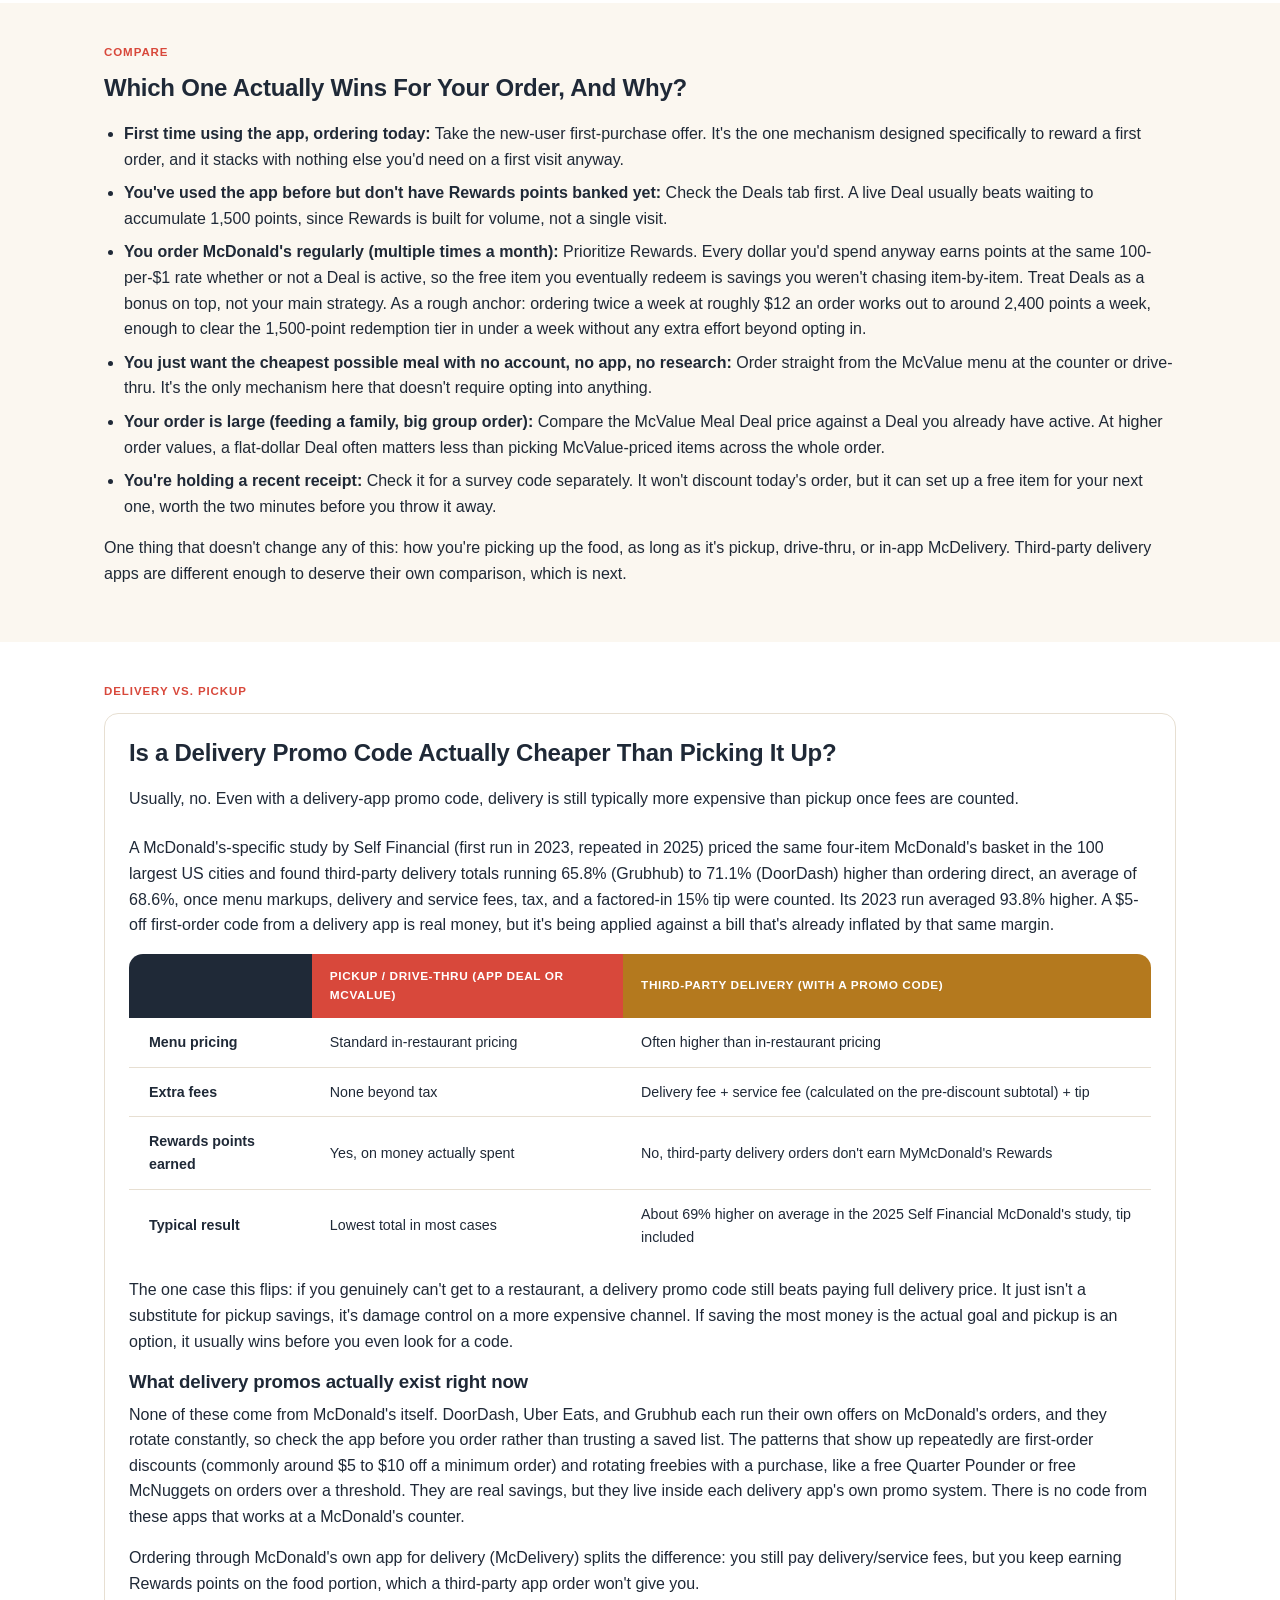
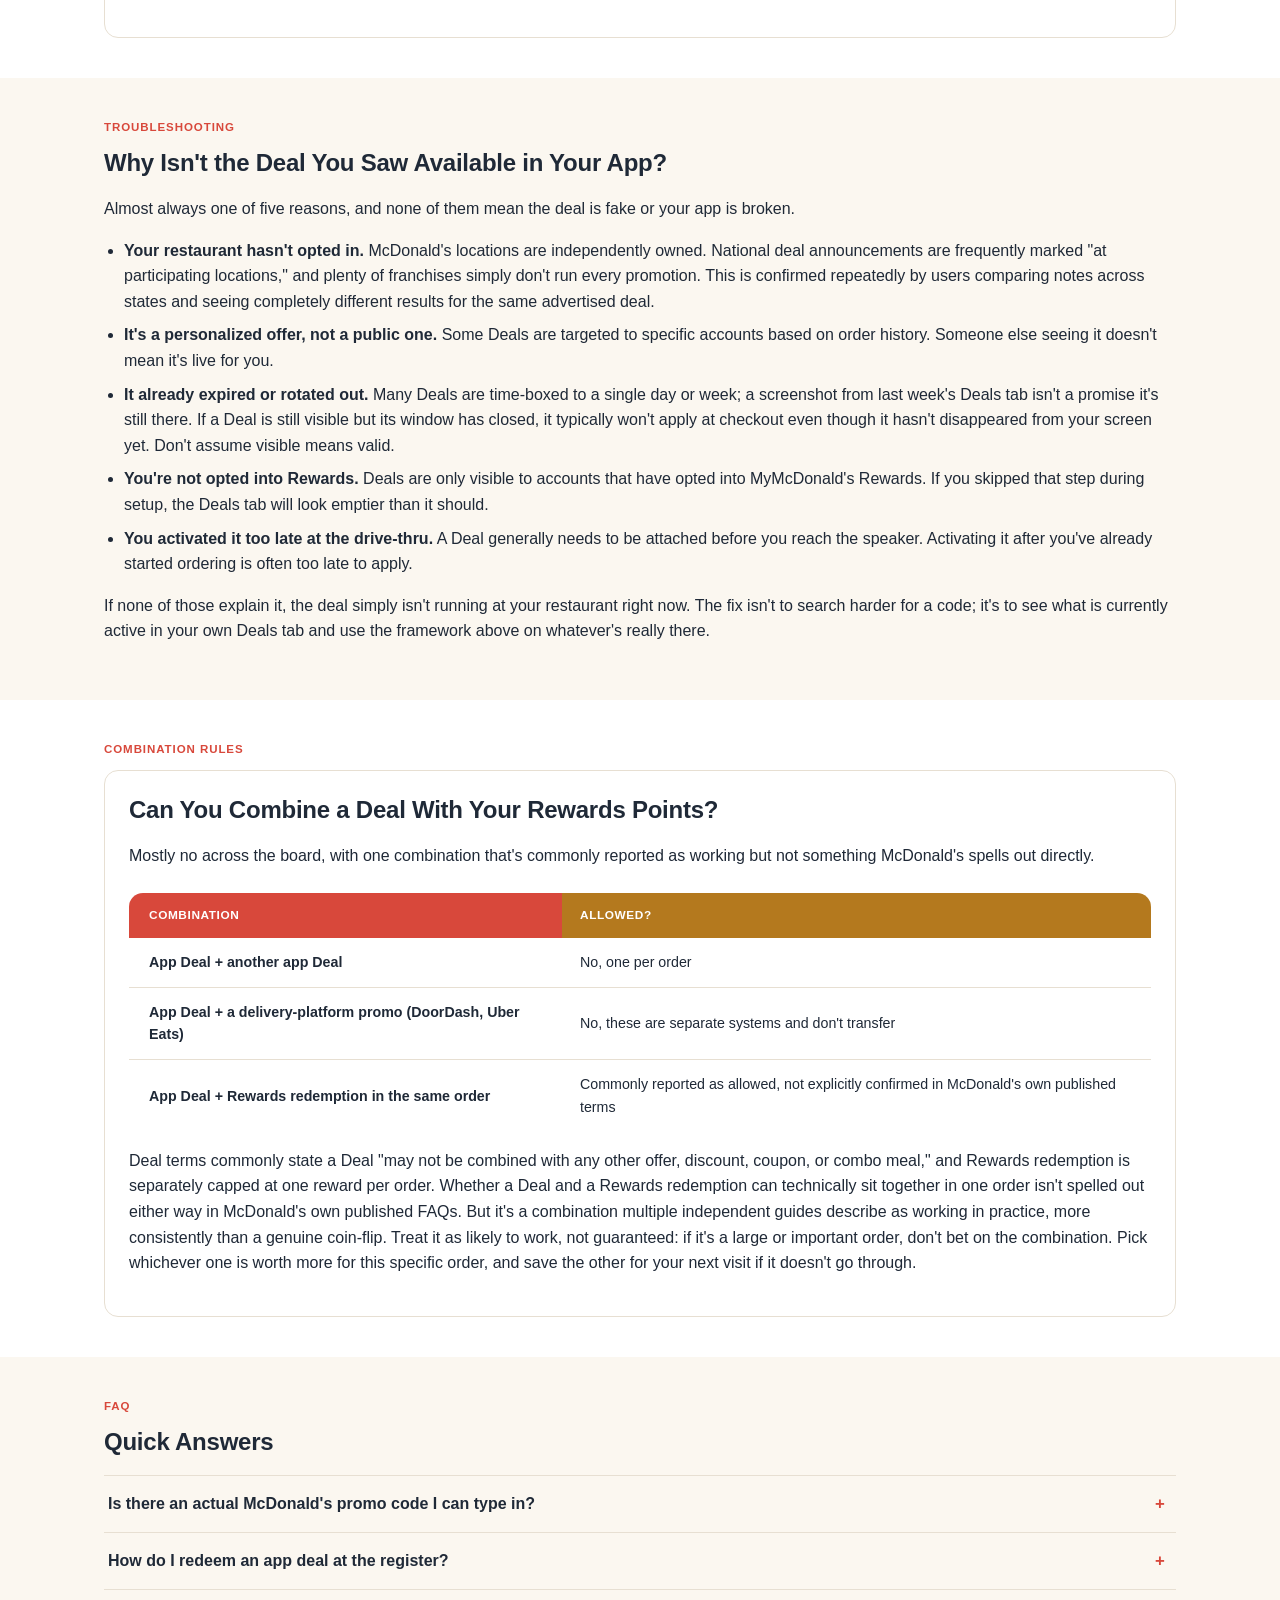
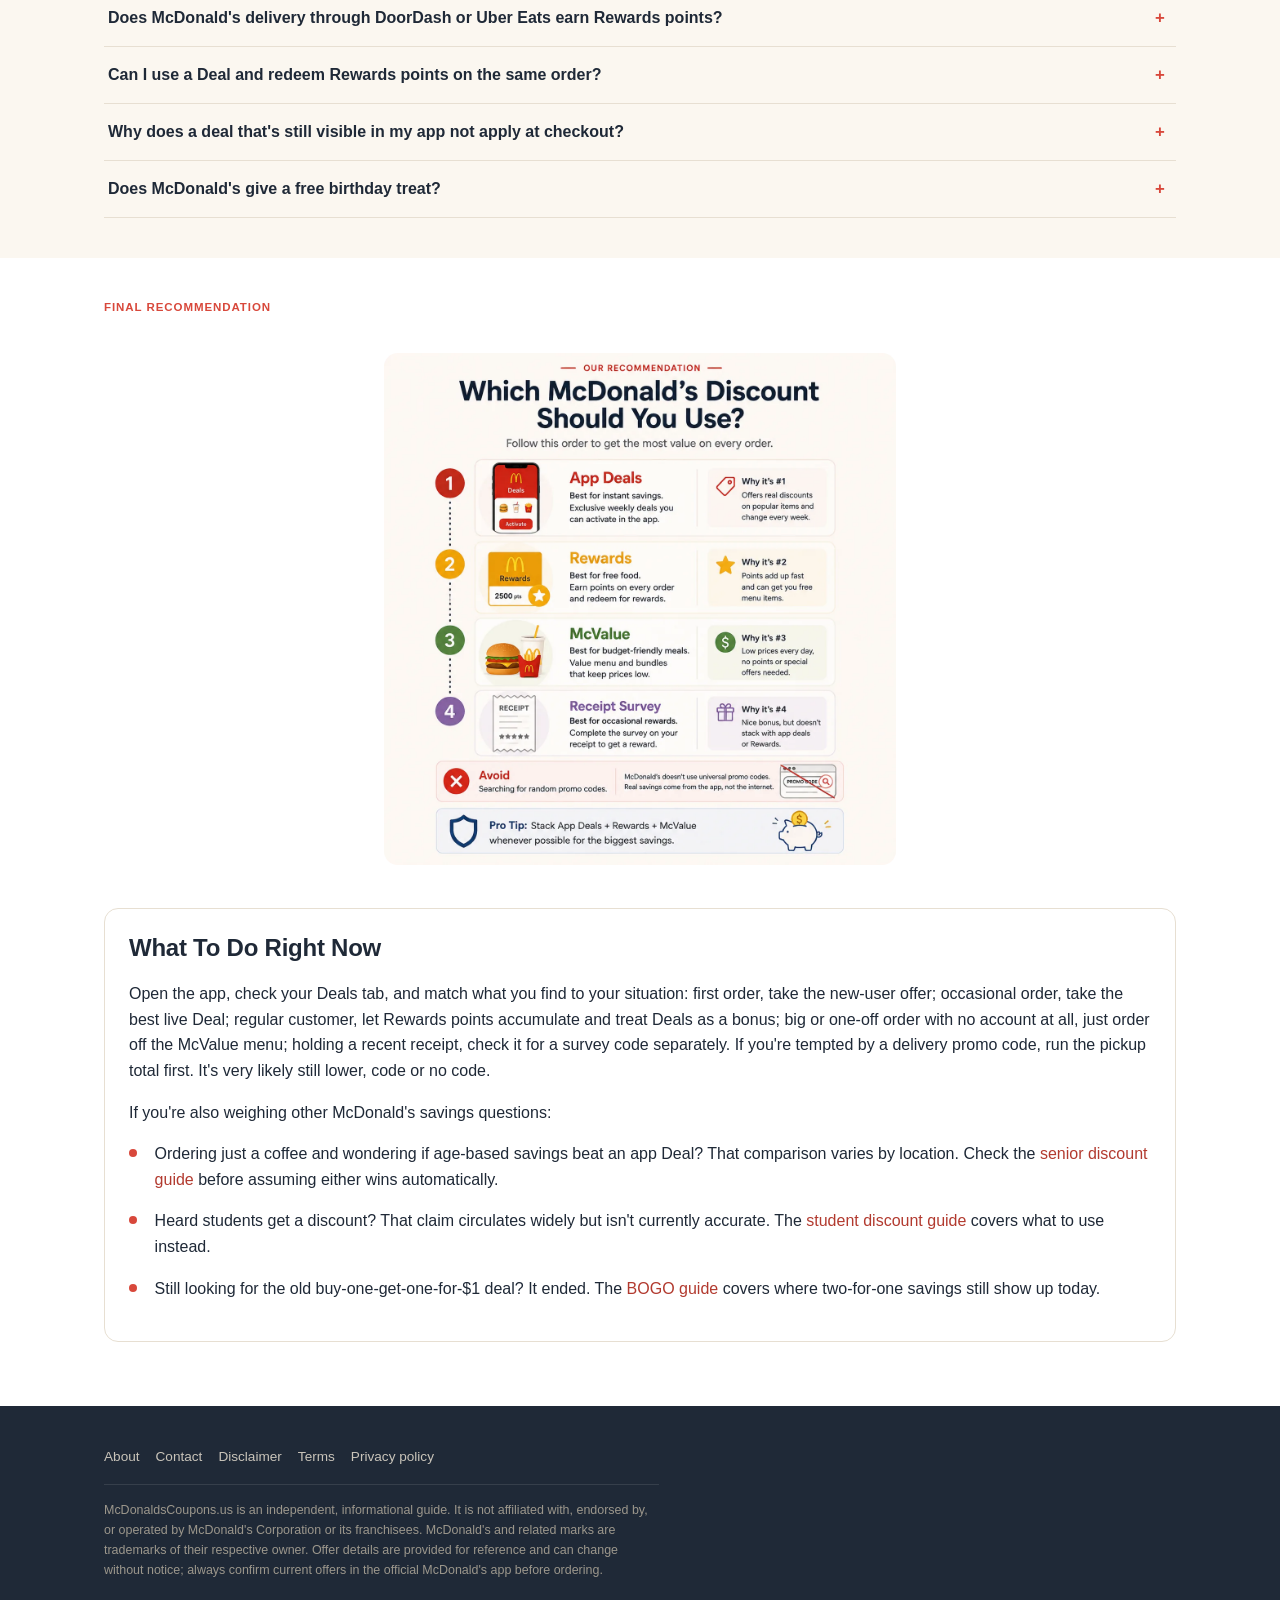
==== commit d0f0edd5: "Oct 22 update: add two verified official offers - Disney Villains Boo Buckets Happy Meal (live Oct 2" ====
--- a/index.html
+++ b/index.html
@@ -49,7 +49,7 @@
   "@type": "Article",
   "headline": "McDonald's Promo Code: There's No Code, But Here's What Actually Saves You Money",
   "description": "As of October 2026, McDonald's still has no typed promo code. This guide breaks down app Deals, Rewards, McValue, and which one actually saves you the most.",
-  "dateModified": "2026-10-16",
+  "dateModified": "2026-10-22",
   "mainEntityOfPage": "https://mcdonaldscoupons.us/",
   "author": { "@type": "Organization", "name": "McDonaldsCoupons.us" },
   "publisher": {
@@ -143,7 +143,7 @@
       <a href="#mechanisms" class="hero-cta">See the real savings methods</a>
       <p class="hero-meta">
         <svg class="icon-sm" viewBox="0 0 24 24" fill="none" stroke="currentColor" stroke-width="2" stroke-linecap="round" stroke-linejoin="round" aria-hidden="true"><path d="M12 2l8 4v6c0 5-3.5 8.5-8 10-4.5-1.5-8-5-8-10V6l8-4z"/></svg>
-        Last updated: October 16, 2026
+        Last updated: October 22, 2026
       </p>
     </div>
     <div class="hero-image">
@@ -182,7 +182,7 @@
 <div class="container">
 <span class="section-eyebrow">Right now</span>
 <h2>McDonald's Official Offers and Deals: October 2026</h2>
-<p>Checked directly against <a href="https://www.mcdonalds.com/us/en-us/deals.html">McDonald's official deals page</a> on October 16, 2026. Participation still varies by restaurant.</p>
+<p>Checked directly against <a href="https://www.mcdonalds.com/us/en-us/deals.html">McDonald's official deals page</a> on October 22, 2026. Participation still varies by restaurant.</p>
 
 <div class="offer-card-grid">
 <div class="offer-card offer-card--a">
@@ -190,6 +190,22 @@
 <div class="o-fields">
 <div class="o-field"><p class="o-label">What you get</p><p class="o-value">A chance at prizes ranging from a $1,000,000 cash prize to vehicles, cruises, and free food, by collecting game pieces or playing the in-app Chance Card Game</p></div>
 <div class="o-field"><p class="o-label">Terms</p><p class="o-value">The game started 10/6/26 and game pieces run through 11/1/26. Must be opted into Rewards and registered in the app before ordering to earn a Bonus Chance Card. Chance Card play ends 11/8/26; prize claim deadline 11/22/26. No purchase necessary; a free mail-in entry method is also available. Full rules at playatmcd.com.</p></div>
+</div>
+</div>
+
+<div class="offer-card offer-card--b">
+<h3>Disney Villains Boo Buckets Happy Meal</h3>
+<div class="o-fields">
+<div class="o-field"><p class="o-label">What you get</p><p class="o-value">A Happy Meal that comes in a Disney Villains Boo Bucket, in five collectible designs: Jafar, Ursula, Scar, Cruella and Maleficent. Each bucket includes a villain-inspired lid and stickers</p></div>
+<div class="o-field"><p class="o-label">Terms</p><p class="o-value">Started October 20, 2026, at participating restaurants. Limited time only, while supplies last.</p></div>
+</div>
+</div>
+
+<div class="offer-card offer-card--c">
+<h3>$8 Quarter Pounder with Cheese Meal Deal (Starts November 2)</h3>
+<div class="o-fields">
+<div class="o-field"><p class="o-label">What you get</p><p class="o-value">A Quarter Pounder with Cheese, medium Fries and a drink for $8</p></div>
+<div class="o-field"><p class="o-label">Terms</p><p class="o-value">Starts November 2, 2026, at participating restaurants nationwide. Prices and participation may vary. Limited time only. Not valid for delivery. Announced by McDonald's on October 20, 2026.</p></div>
 </div>
 </div>
 
